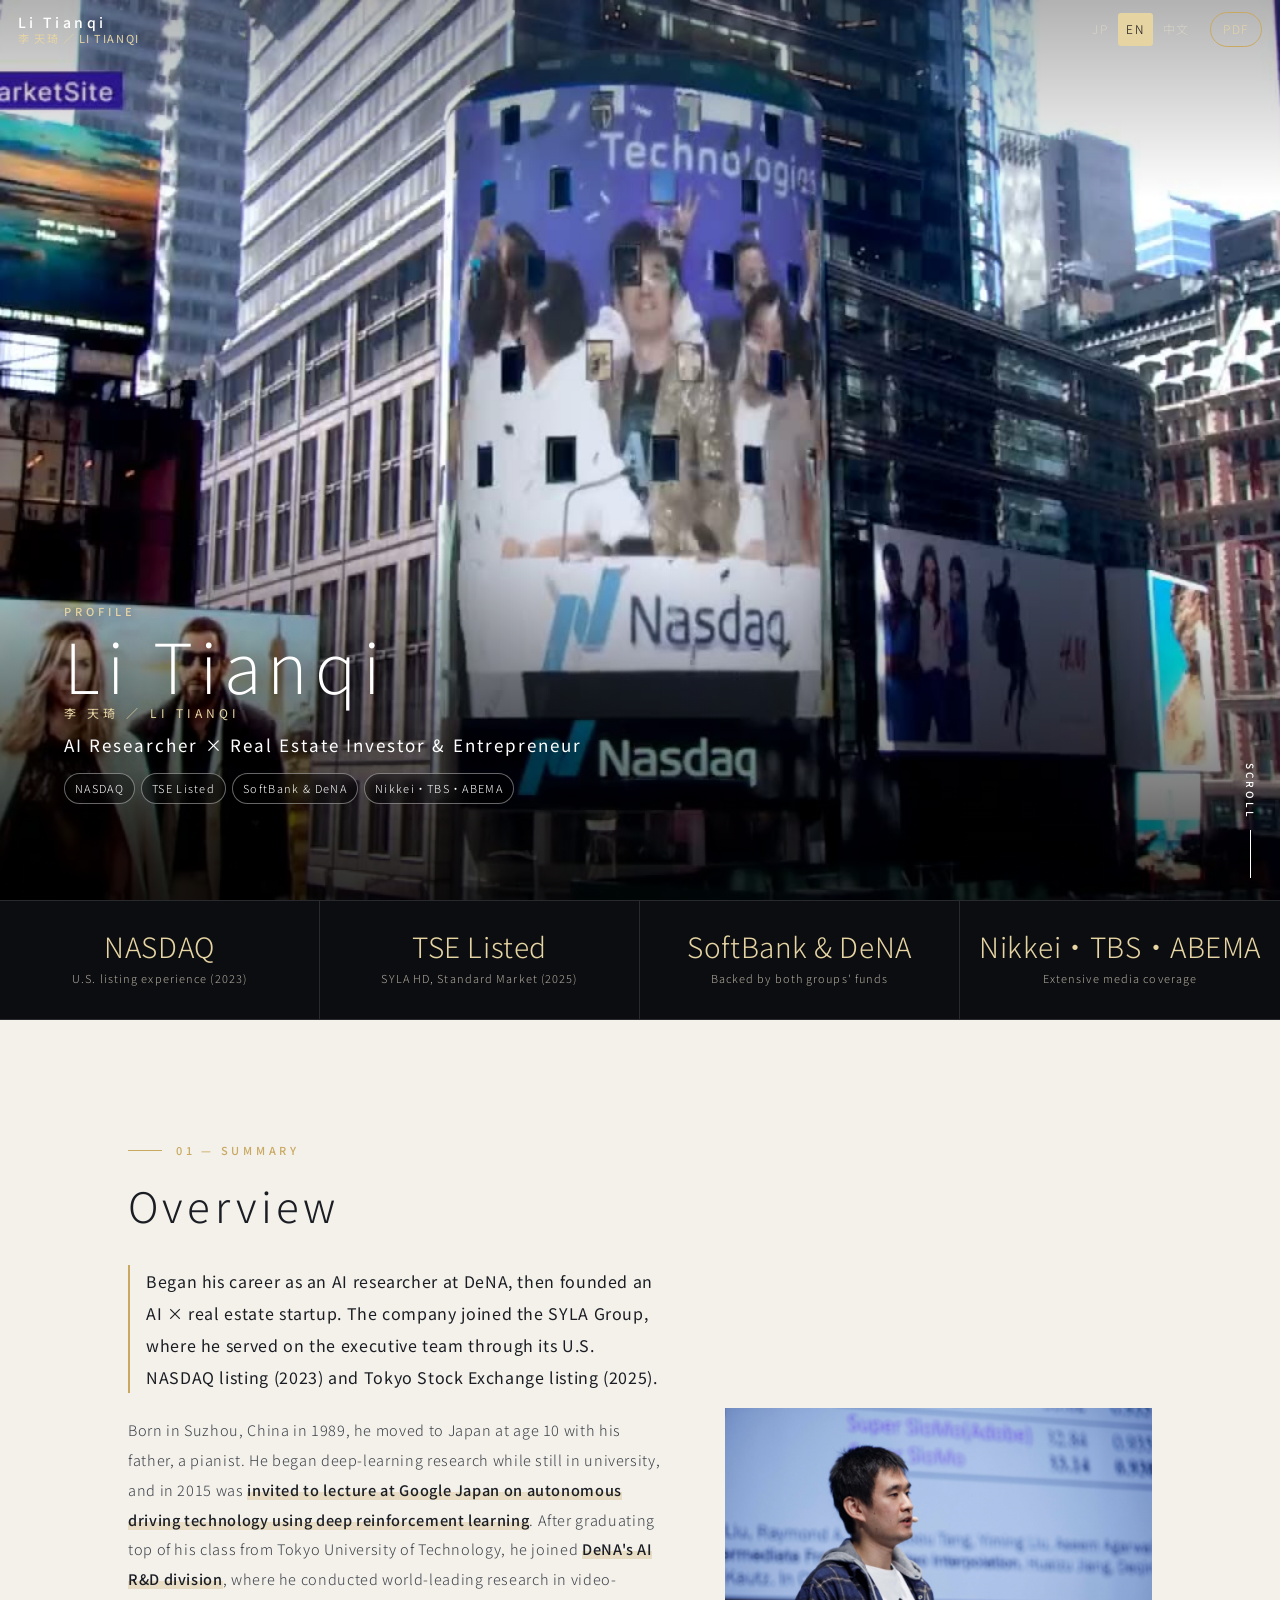
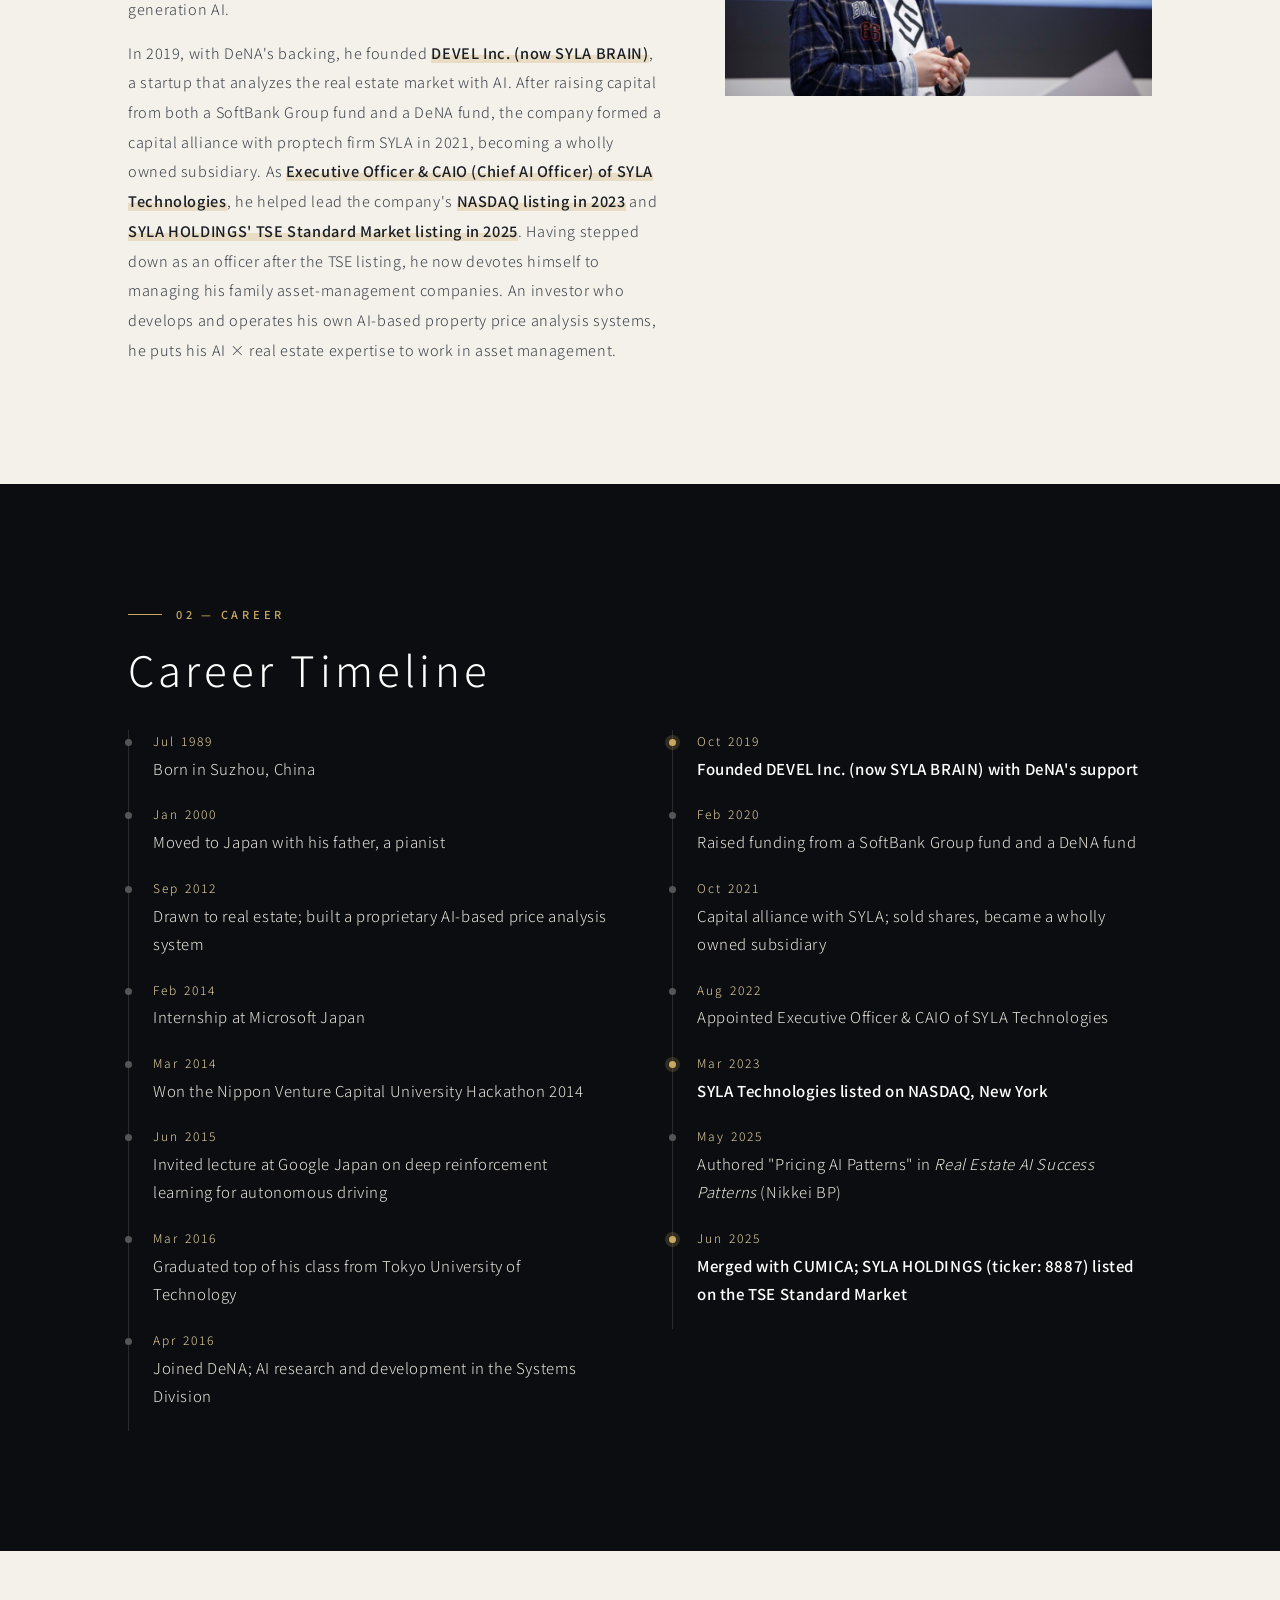
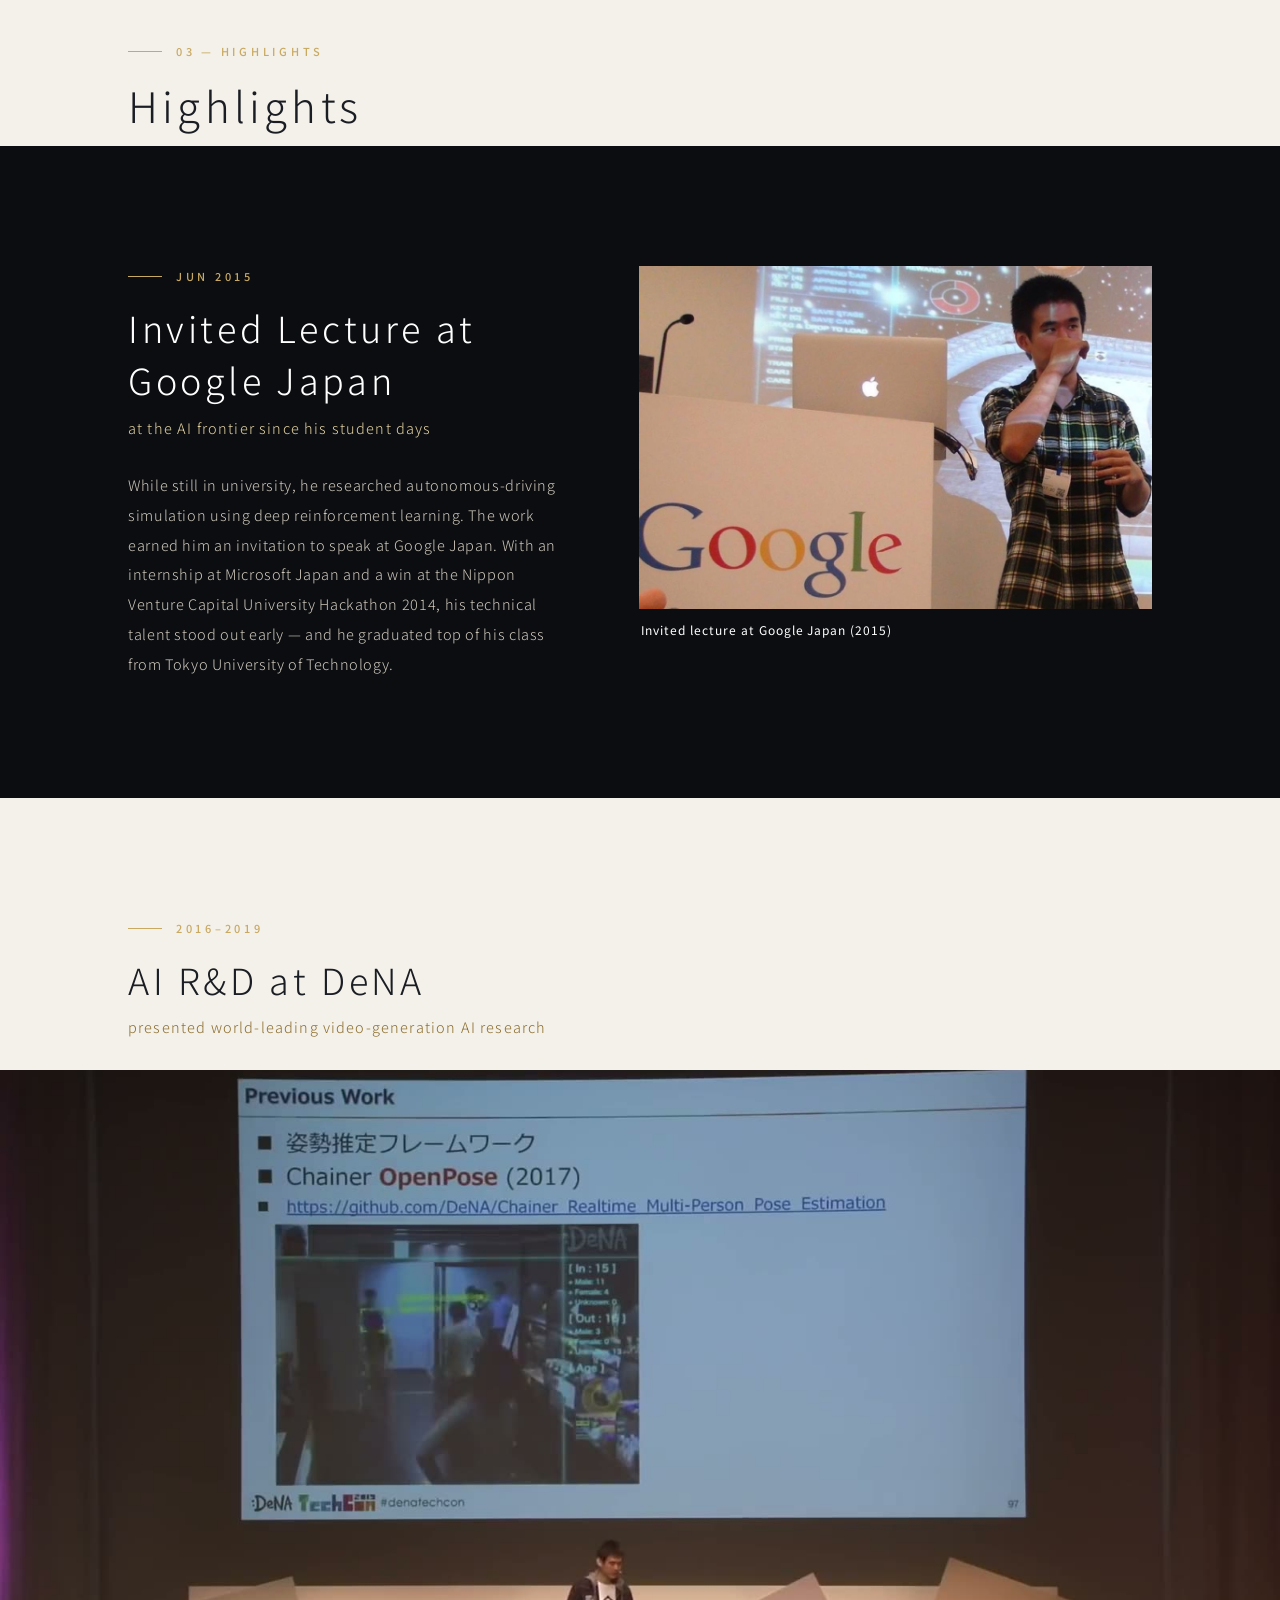
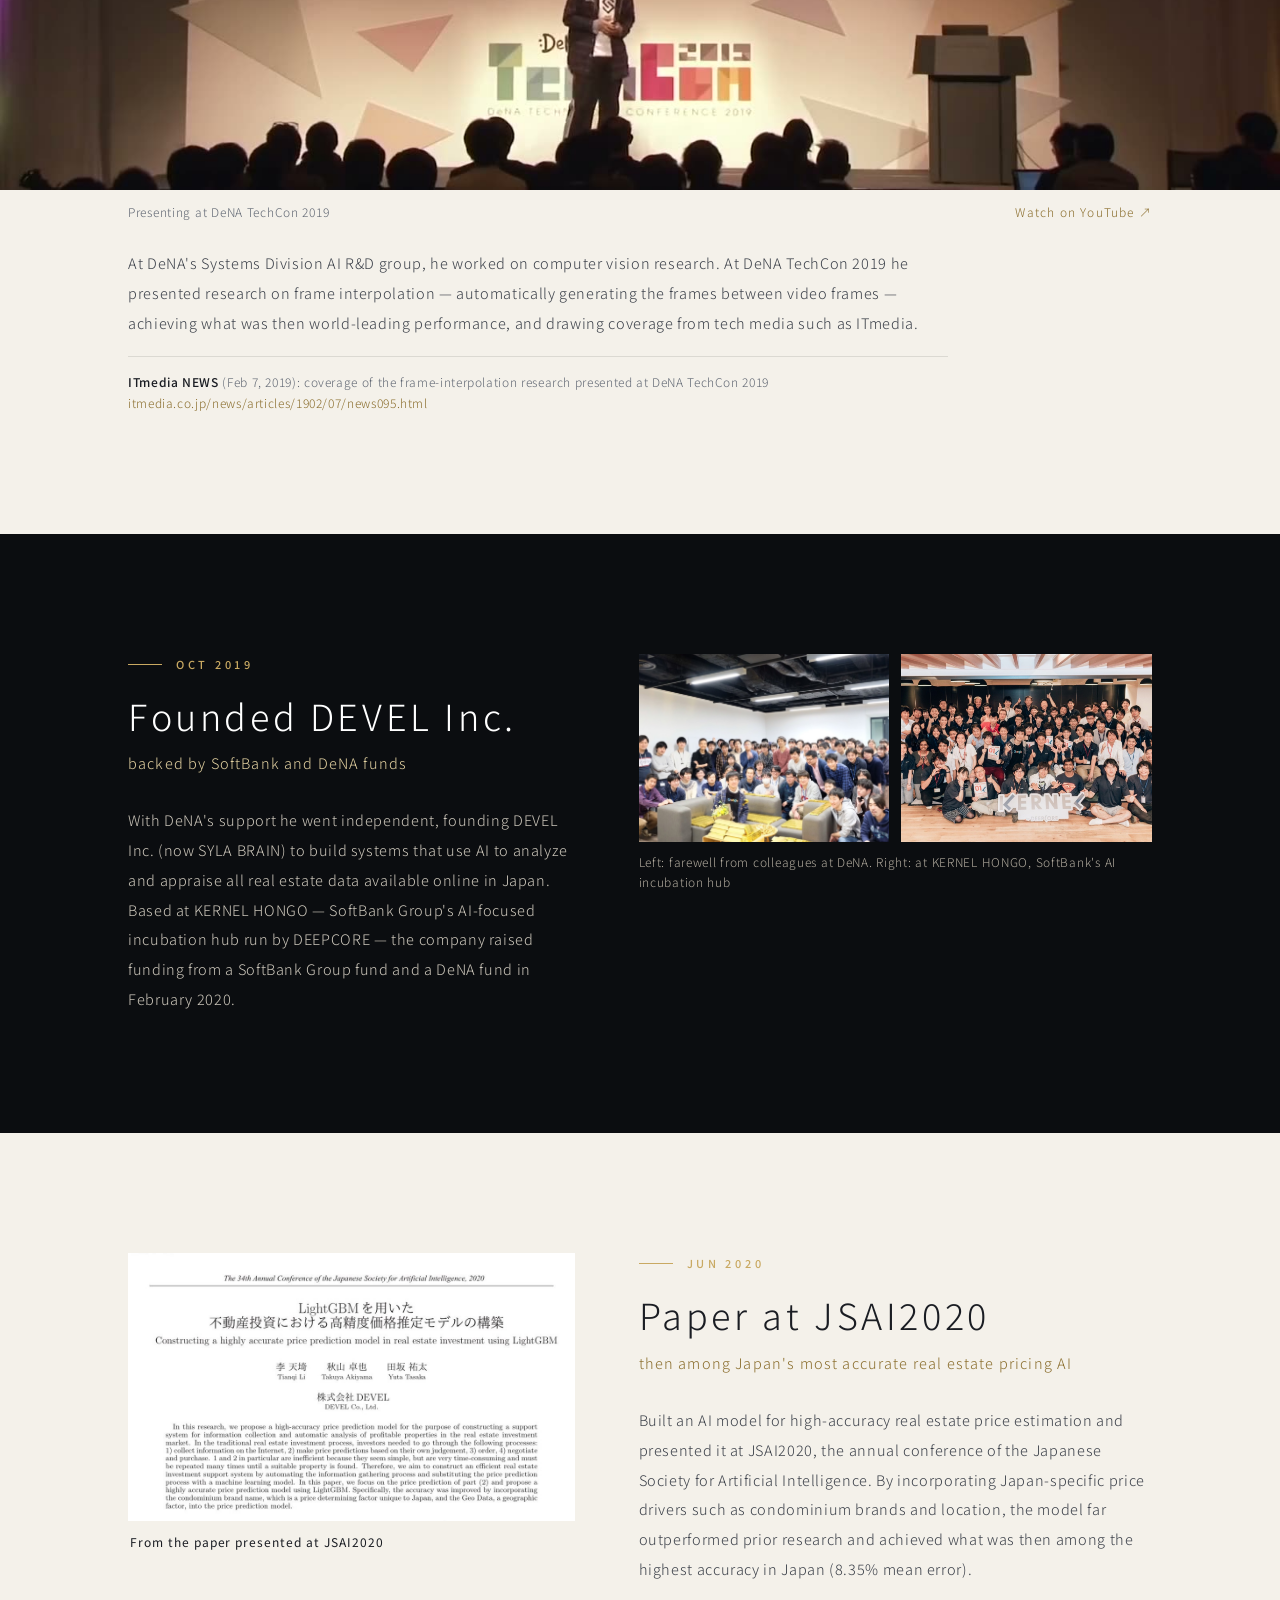
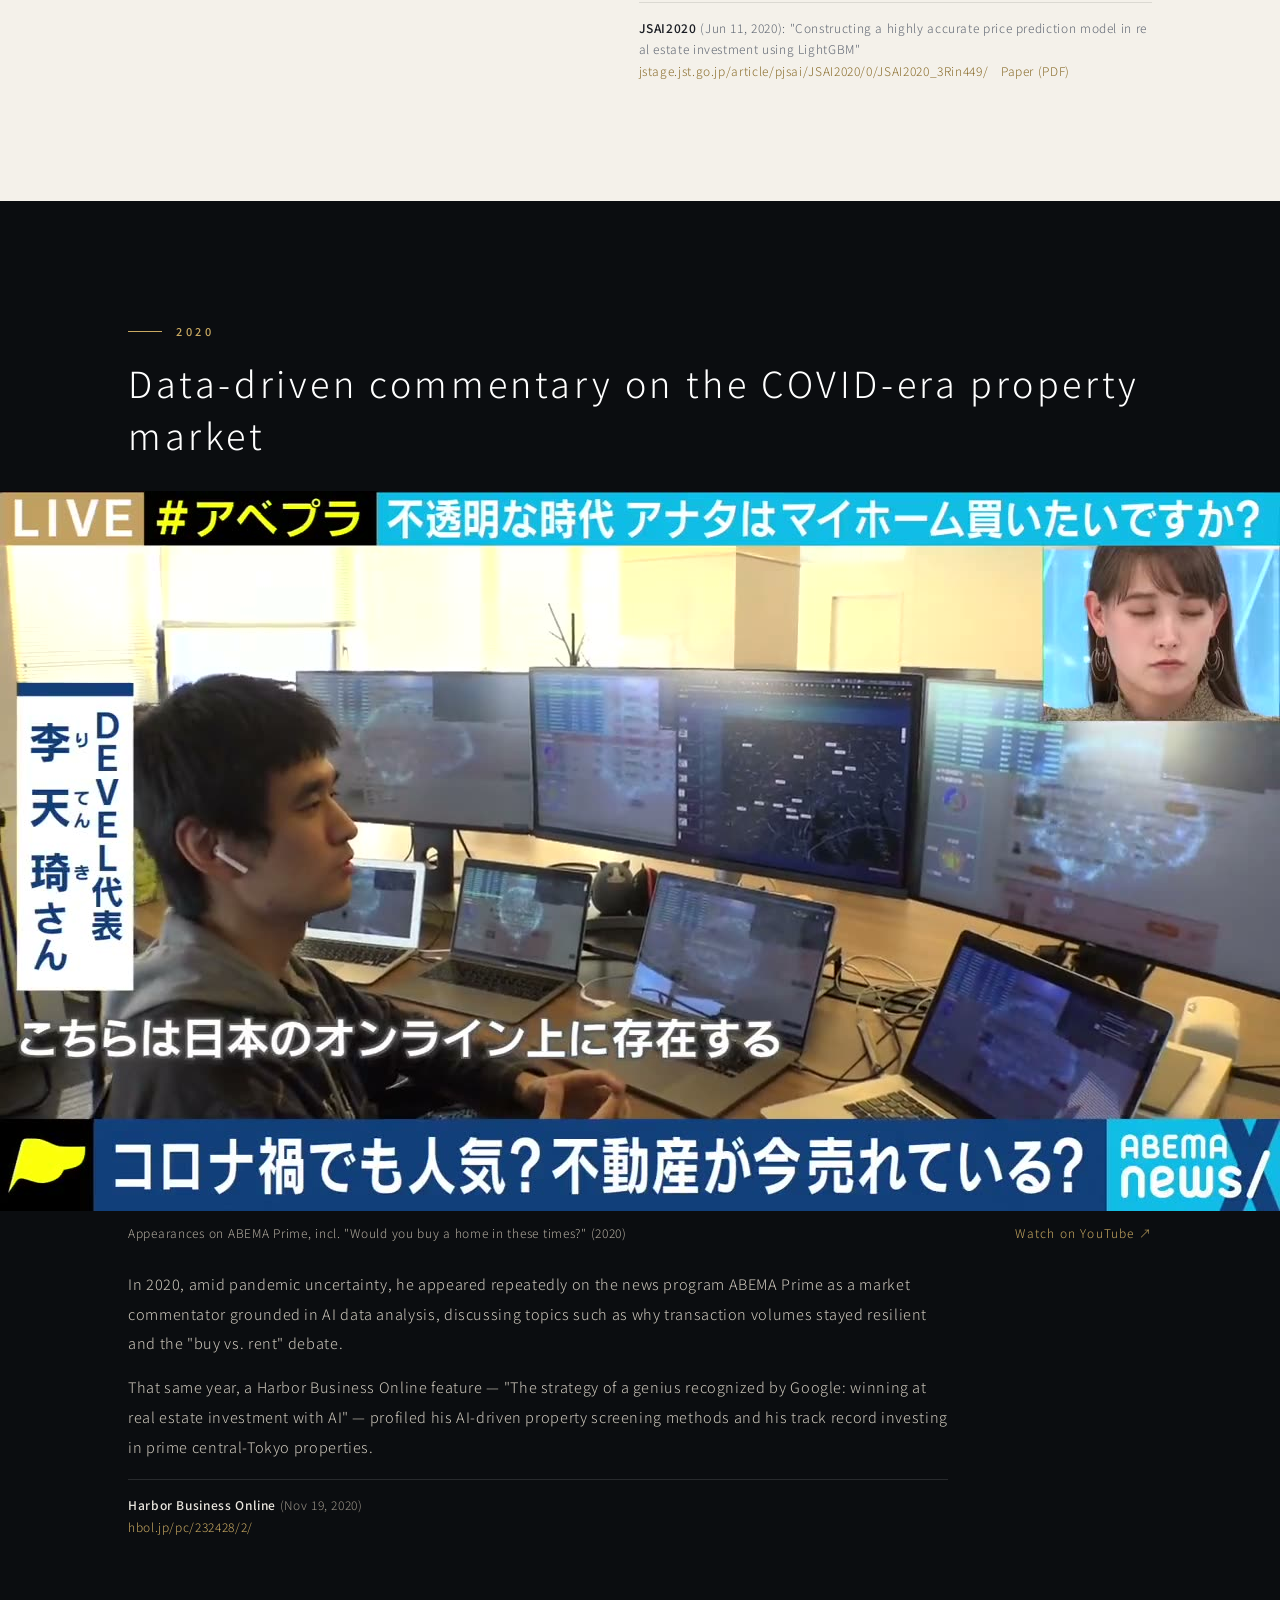
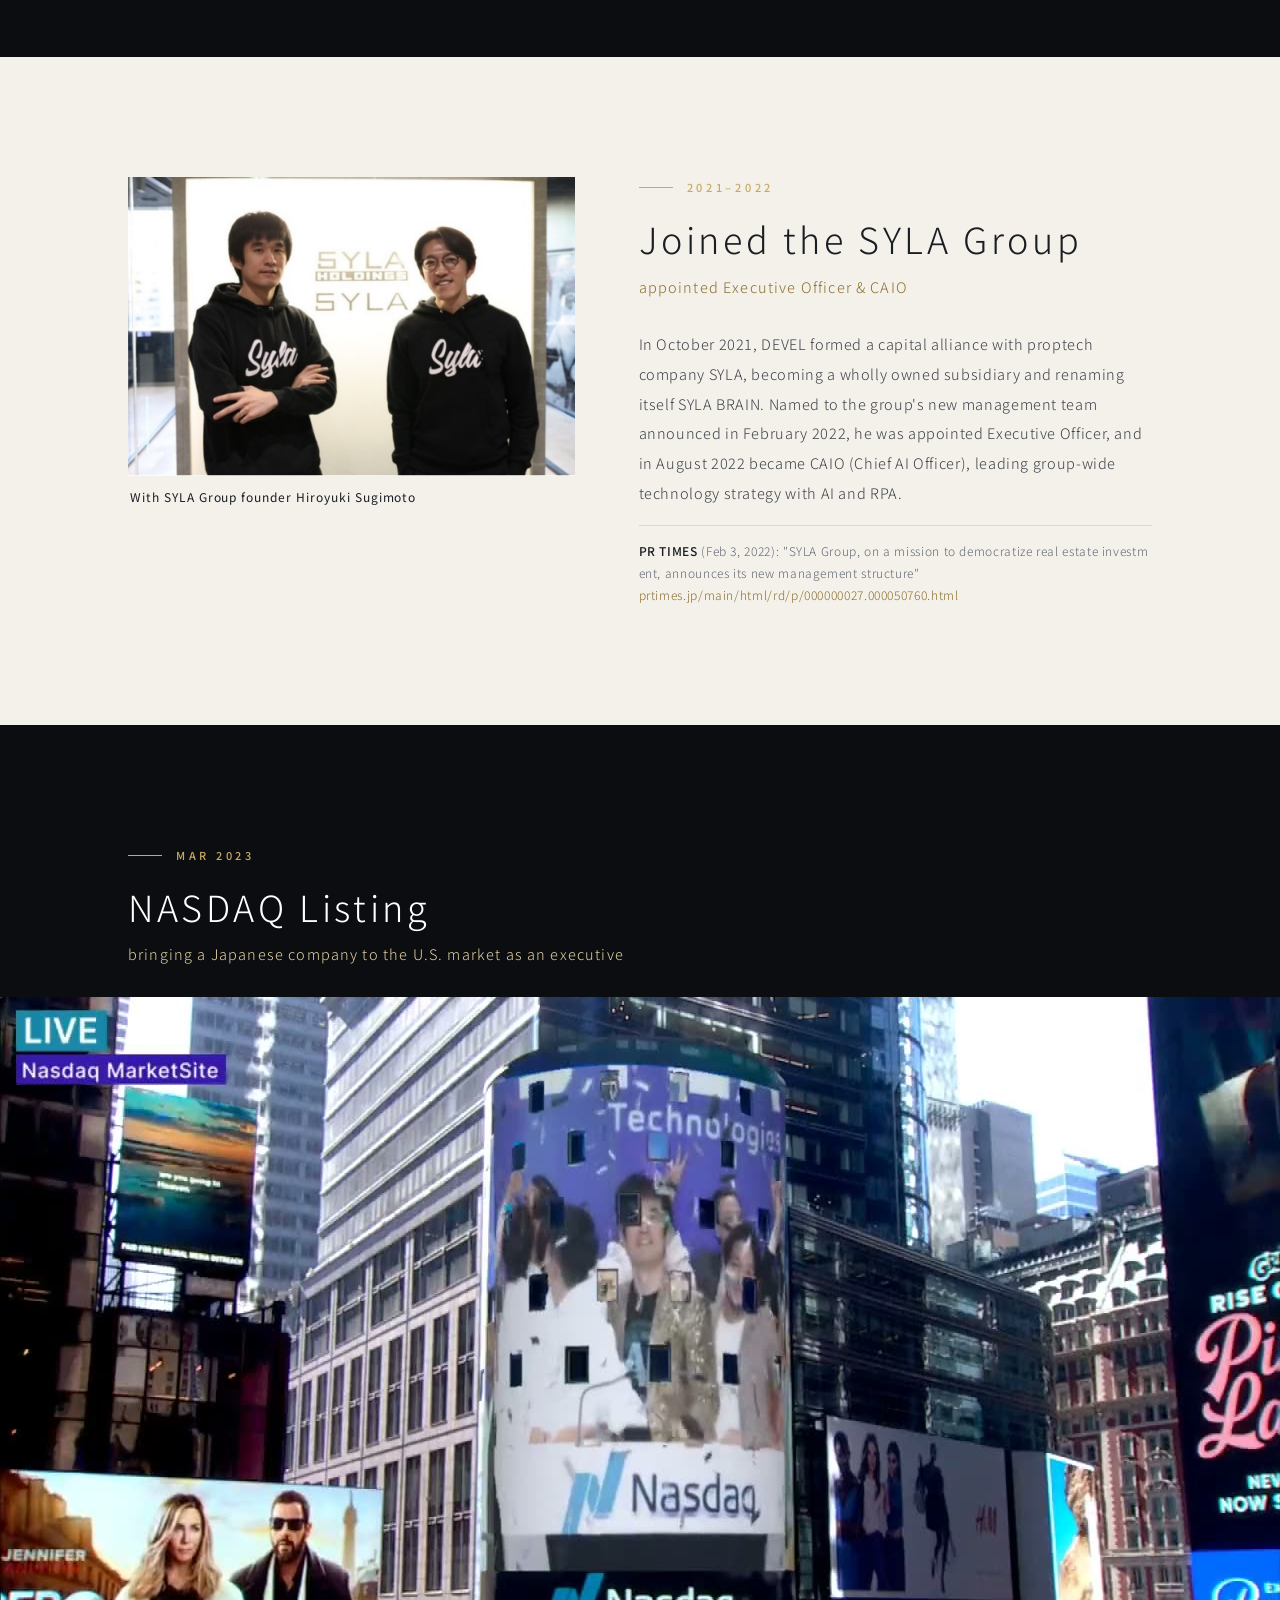
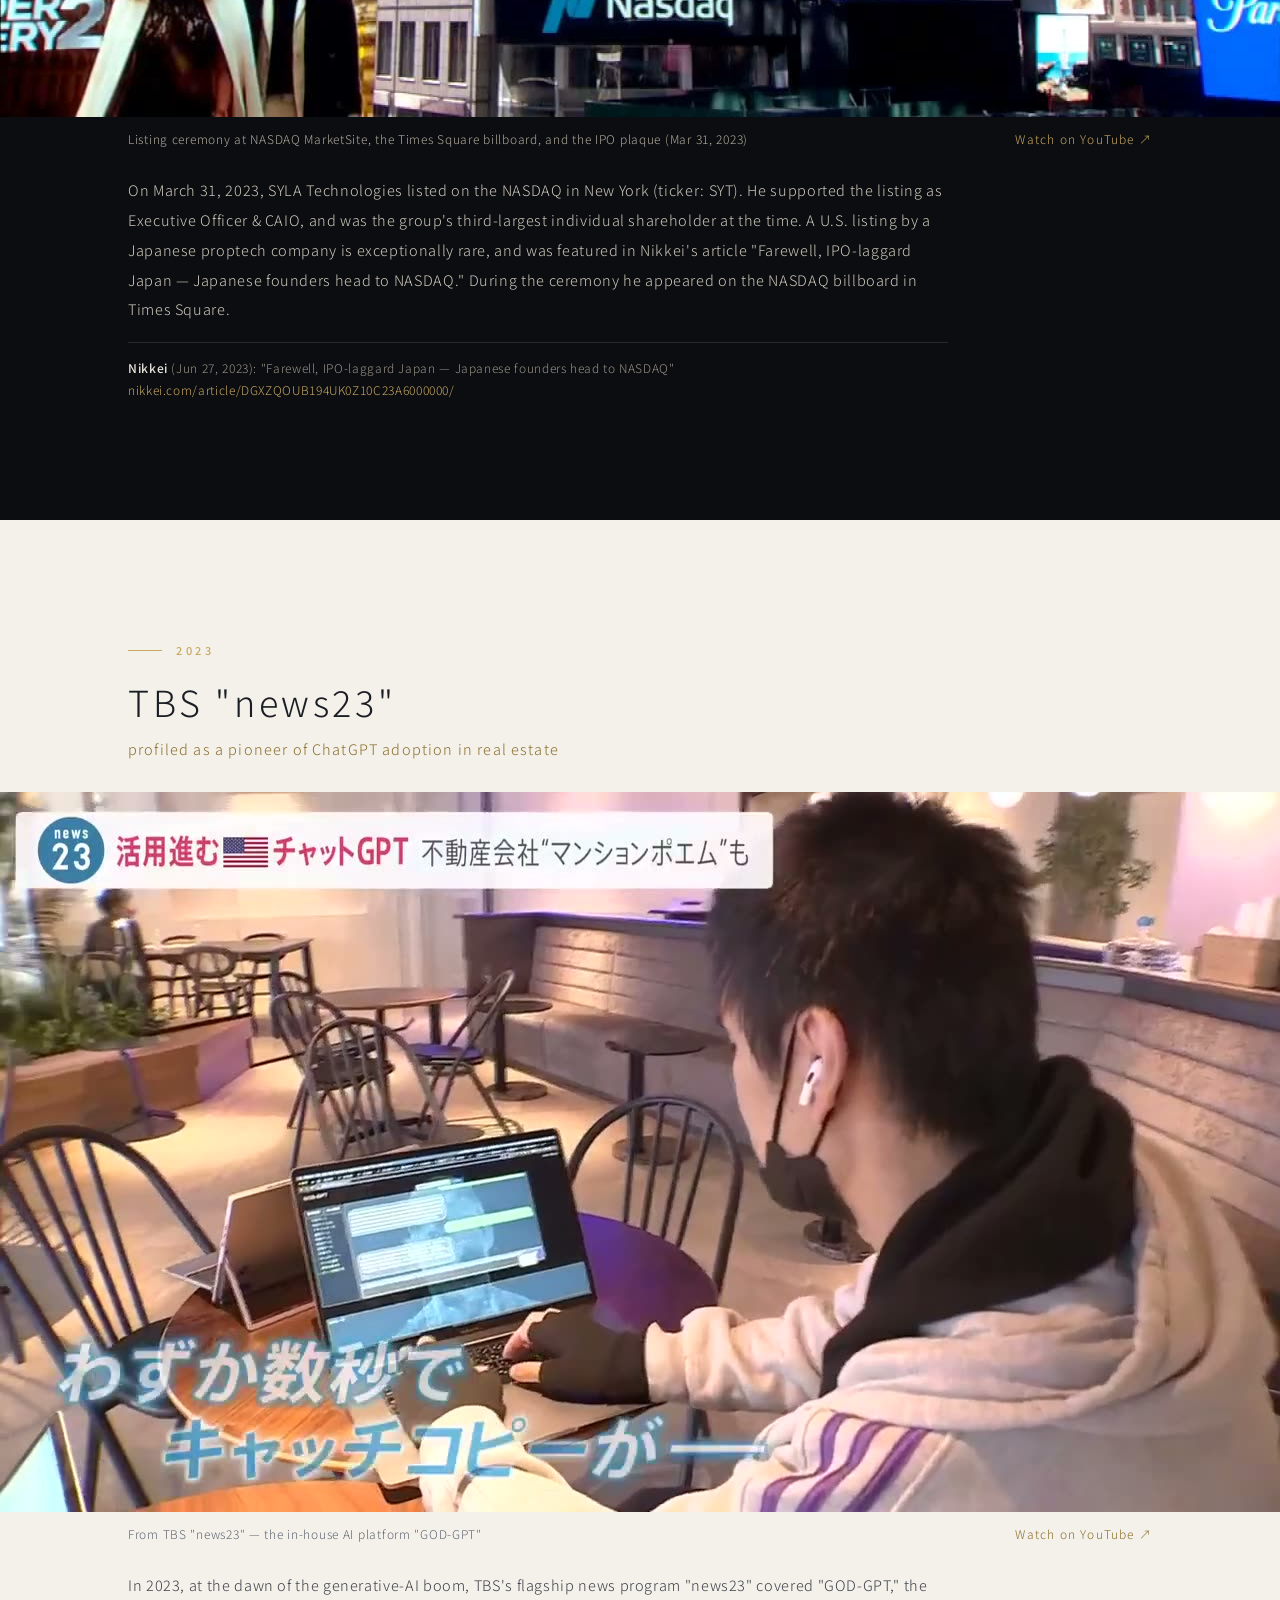
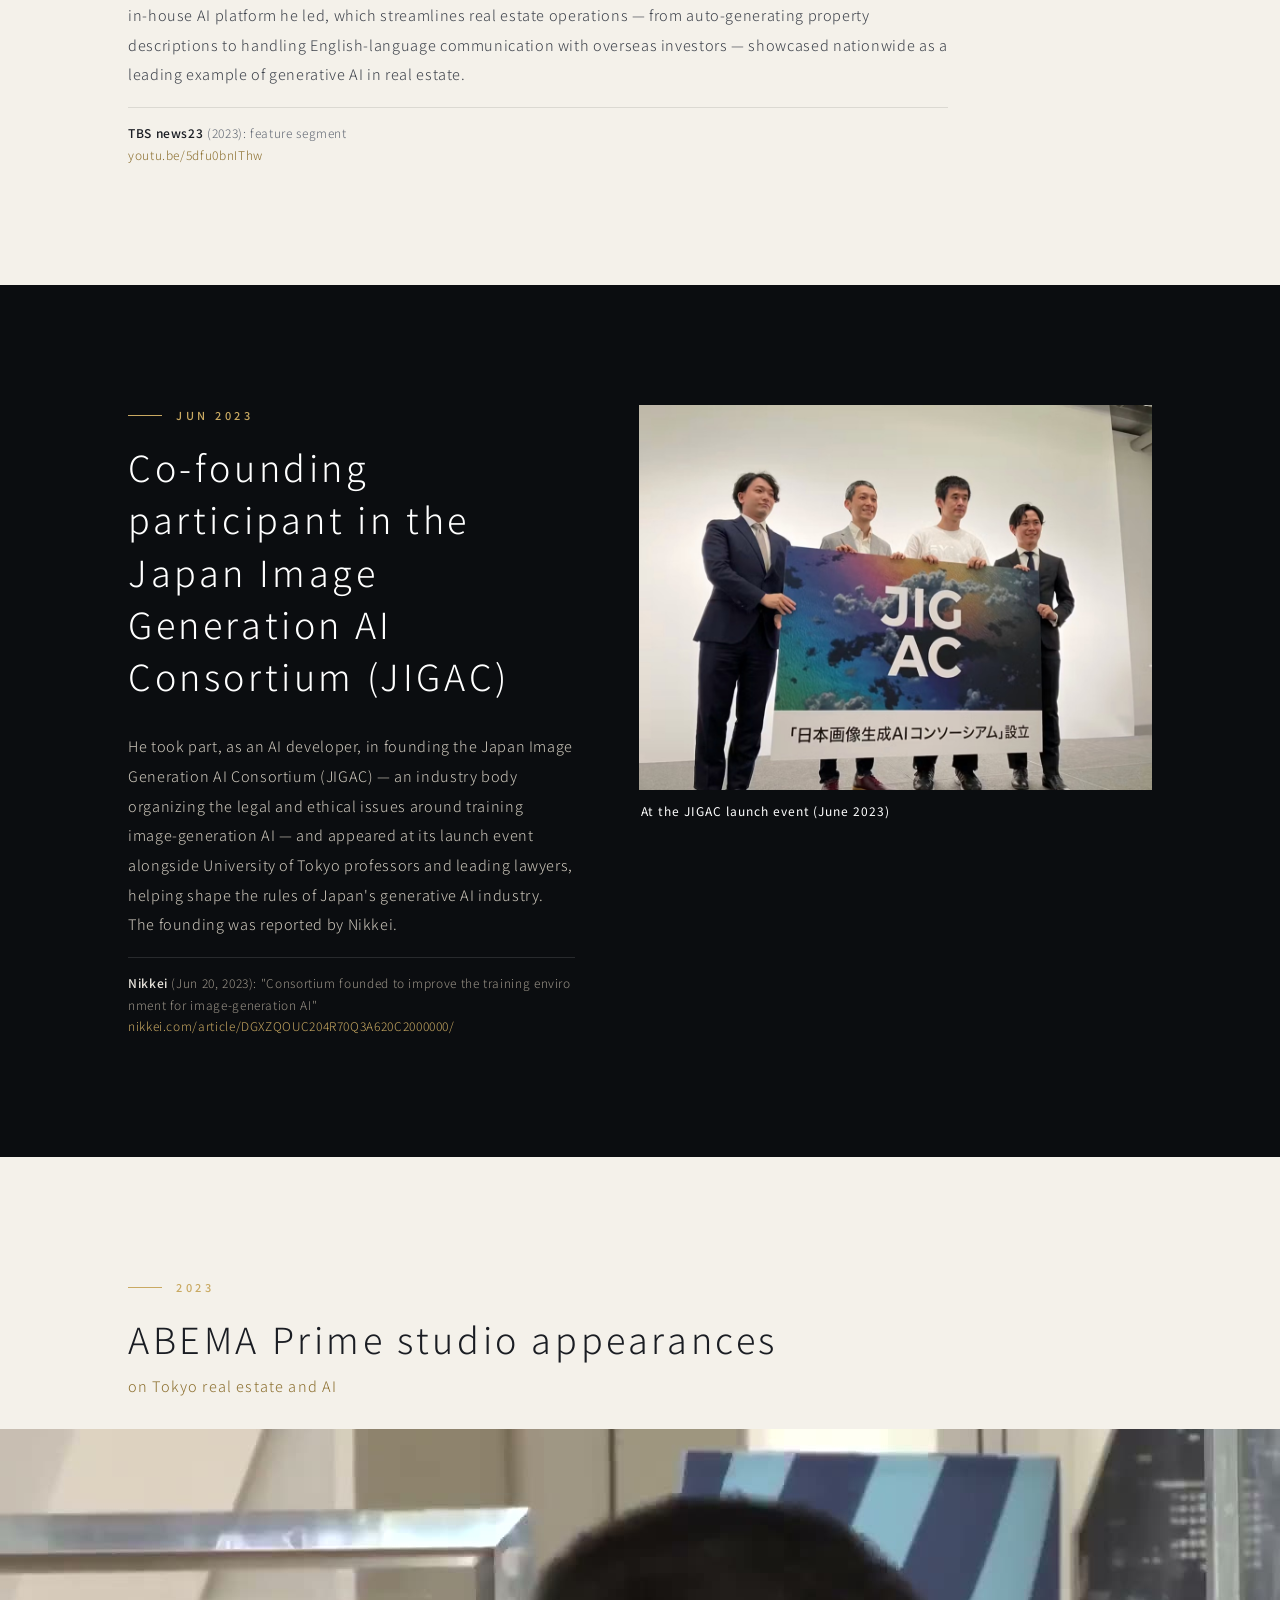
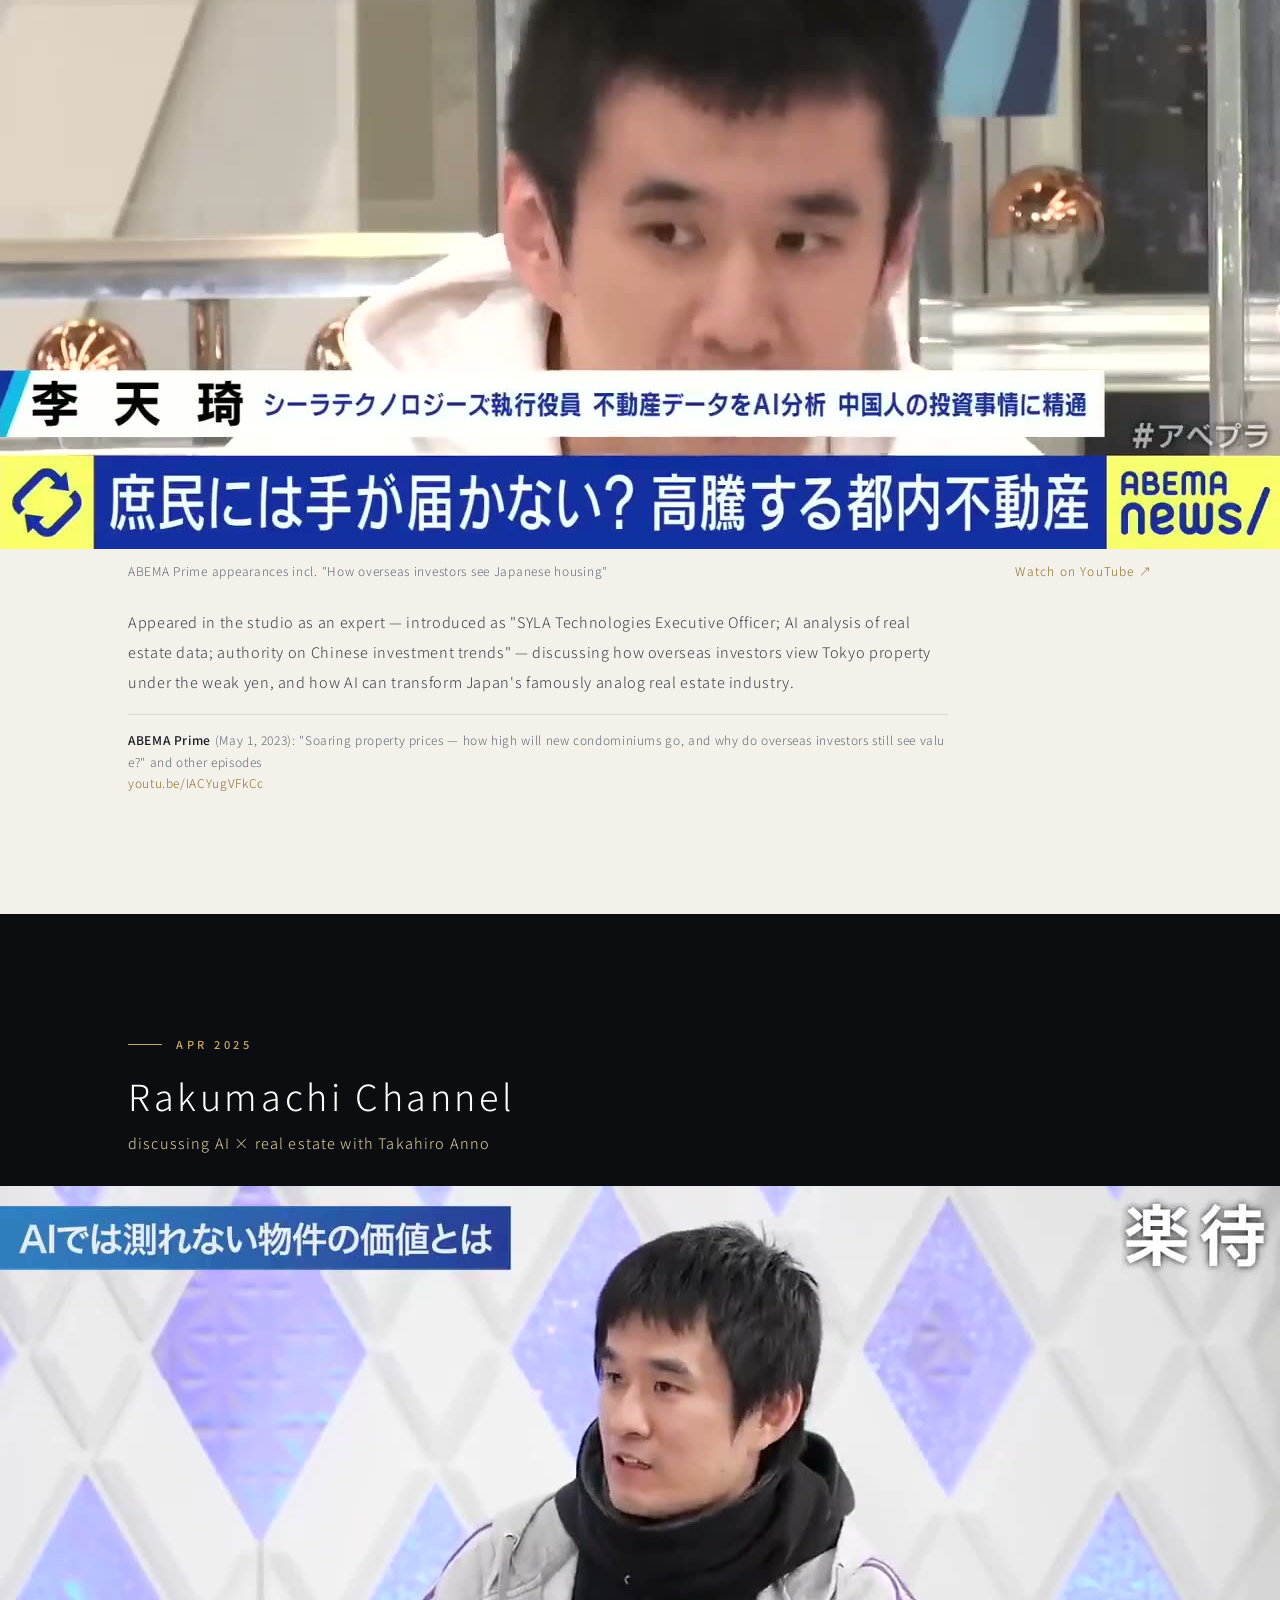
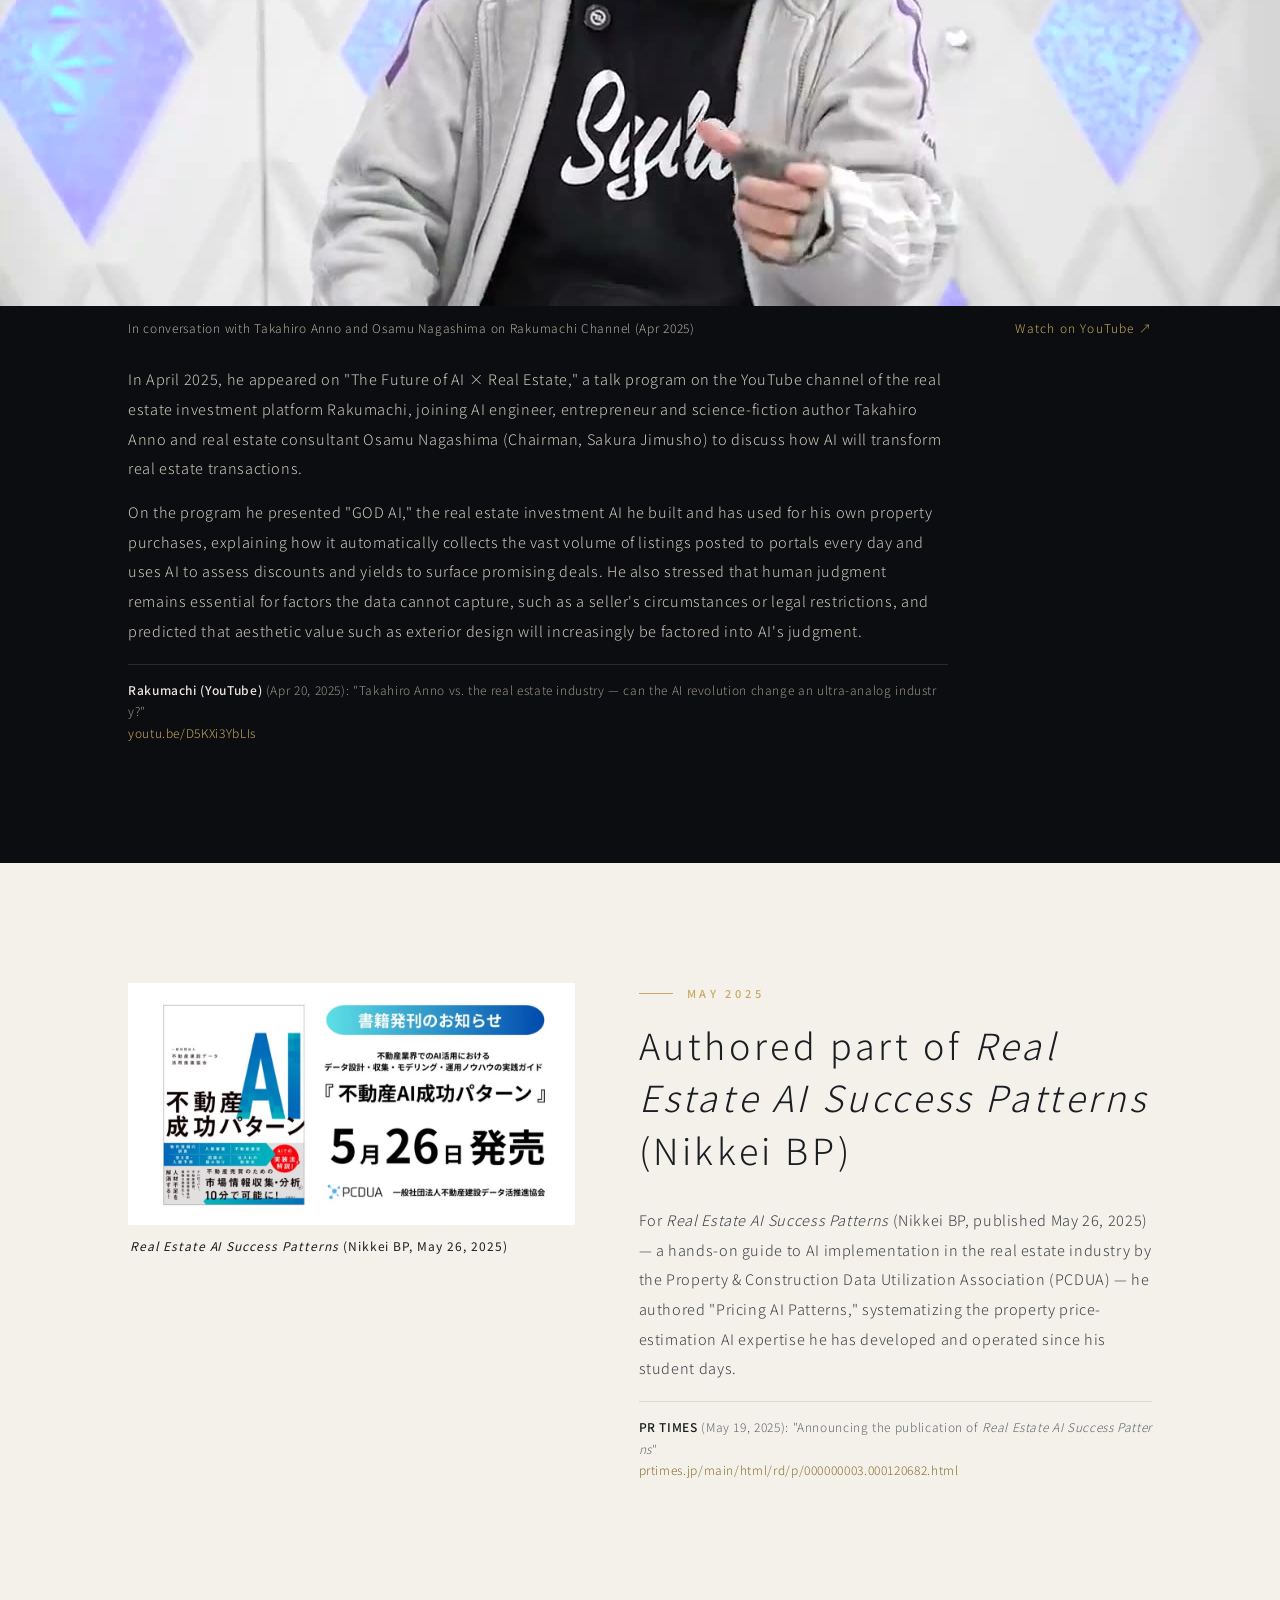
==== en.html @ 7d820bb9 "サイトを販売サイト風のデザインに刷新（動画ヒーロー・実績の動画化・論文と楽待の節を追加） - _build/build.py で旧HTML（_build/source）から日英中の3ページを生成する構" ====
<!DOCTYPE html>
<html lang="en">
<head>
<meta charset="utf-8">
<meta name="viewport" content="width=device-width, initial-scale=1, viewport-fit=cover">
<title>Li Tianqi | Profile</title>
<meta name="robots" content="noindex, nofollow">
<link rel="icon" href="data:image/svg+xml,%3Csvg xmlns=%27http://www.w3.org/2000/svg%27 viewBox=%270 0 32 32%27%3E%3Crect width=%2732%27 height=%2732%27 fill=%27%230b0d10%27/%3E%3Ctext x=%2716%27 y=%2722%27 font-size=%2716%27 text-anchor=%27middle%27 fill=%27%23c9a962%27 font-family=%27sans-serif%27%3ELT%3C/text%3E%3C/svg%3E">
<link rel="preconnect" href="https://fonts.googleapis.com">
<link rel="preconnect" href="https://fonts.gstatic.com" crossorigin>
<link href="https://fonts.googleapis.com/css2?family=Noto+Sans+JP:wght@200;300;400;500;700&display=swap" rel="stylesheet">
<style>

:root{
  --bg:#0b0d10; --bg2:#12151a; --paper:#f4f1ea; --paper2:#ebe6dc; --ink:#1a1d23; --ink2:#5f6672;
  --gold:#c9a962; --gold2:#e6d4a3; --line:rgba(255,255,255,.12); --line-d:rgba(0,0,0,.1);
  --sans:"Noto Sans JP","Helvetica Neue","Segoe UI",Arial,sans-serif;
}
*{box-sizing:border-box;margin:0;padding:0}
html{scroll-behavior:smooth;-webkit-text-size-adjust:100%}
body{background:var(--bg);color:#e8e4dc;font-family:var(--sans);font-weight:300;line-height:1.9;letter-spacing:.04em;overflow-x:hidden}
img,video{display:block;max-width:100%;height:auto}
ul{list-style:none}

/* ---------- top bar ---------- */
.bar{position:fixed;top:0;left:0;right:0;z-index:50;display:flex;align-items:center;justify-content:space-between;padding:12px 18px;padding-top:calc(12px + env(safe-area-inset-top));transition:background .4s,border-color .4s;border-bottom:1px solid transparent;pointer-events:none}
.bar.solid{background:rgba(11,13,16,.88);backdrop-filter:saturate(140%) blur(10px);-webkit-backdrop-filter:saturate(140%) blur(10px);border-color:var(--line)}
.bar .brand{font-size:12px;font-weight:500;letter-spacing:.2em;color:#fff;line-height:1.3}
.bar .brand small{display:block;font-size:11px;font-weight:400;letter-spacing:.14em;color:var(--gold2)}
.bar .price{font-size:13px;color:var(--gold2);letter-spacing:.06em;white-space:nowrap}
.bar .price b{font-size:17px;font-weight:700}

/* ---------- hero ---------- */
.hero{position:relative;height:100svh;min-height:600px;overflow:hidden;display:flex;align-items:flex-end;background:#000}
.hero video,.hero .poster{position:absolute;inset:0;width:100%;height:100%;object-fit:cover}
.hero .poster{animation:kb 30s ease-in-out infinite alternate;z-index:1}
@keyframes kb{from{transform:scale(1)}to{transform:scale(1.1)}}
.hero::after{content:"";position:absolute;inset:0;z-index:1;background:linear-gradient(180deg,rgba(0,0,0,.35) 0%,rgba(0,0,0,0) 30%,rgba(0,0,0,.2) 60%,rgba(0,0,0,.9) 100%)}
.hero .in{position:relative;z-index:2;width:100%;padding:0 22px calc(56px + env(safe-area-inset-bottom))}
.hero .en{font-size:11px;font-weight:500;letter-spacing:.36em;color:var(--gold2);text-transform:uppercase;text-shadow:0 1px 10px rgba(0,0,0,.6)}
.hero .no{font-size:clamp(76px,22vw,180px);font-weight:200;line-height:.95;letter-spacing:-.01em;color:#fff;margin:6px 0 0;text-shadow:0 4px 40px rgba(0,0,0,.5)}
.hero .no small{font-size:.22em;font-weight:300;letter-spacing:.2em;margin-left:10px;color:var(--gold2)}
.hero h1{font-size:clamp(20px,5.4vw,30px);font-weight:400;letter-spacing:.14em;color:#fff;margin-top:10px}
.hero .spec{display:flex;flex-wrap:wrap;gap:6px 8px;margin:16px 0 18px;font-size:12px;letter-spacing:.12em;color:#fff}
.hero .spec li{padding:5px 11px;border:1px solid rgba(255,255,255,.4);border-radius:999px;backdrop-filter:blur(6px);-webkit-backdrop-filter:blur(6px);background:rgba(0,0,0,.2)}
.hero .p{color:#fff;font-size:13px;letter-spacing:.14em;white-space:nowrap;display:flex;align-items:baseline;gap:10px}
.hero .p b{font-size:clamp(30px,8vw,54px);font-weight:700;color:var(--gold2);letter-spacing:.02em;line-height:1}
.hero .p small{font-size:11px;color:#cfc9bd}
.scroll{position:absolute;right:20px;bottom:calc(22px + env(safe-area-inset-bottom));z-index:3;font-size:10px;font-weight:500;letter-spacing:.3em;color:#fff;writing-mode:vertical-rl;display:flex;align-items:center;gap:10px}
.scroll::after{content:"";width:1px;height:48px;background:#fff;animation:sc 1.8s ease-in-out infinite}
@keyframes sc{0%{transform:scaleY(0);transform-origin:top}50%{transform:scaleY(1);transform-origin:top}51%{transform-origin:bottom}100%{transform:scaleY(0);transform-origin:bottom}}

/* ---------- key numbers ---------- */
.keys{border-top:1px solid var(--line);border-bottom:1px solid var(--line);background:var(--bg)}
.keys ul{display:grid;grid-template-columns:repeat(3,1fr)}
.keys li{padding:22px 10px;text-align:center;border-right:1px solid var(--line)}
.keys li:nth-child(3n){border-right:0}
.keys li:nth-child(n+4){border-top:1px solid var(--line)}
.keys .v{font-size:30px;font-weight:200;color:#fff;line-height:1.1;letter-spacing:.02em}
.keys .v small{font-size:13px;font-weight:300;color:var(--gold2);margin-left:3px;letter-spacing:.08em}
.keys .k{font-size:10.5px;letter-spacing:.24em;color:#9b9488;margin-top:6px;text-transform:uppercase}

/* ---------- sections ---------- */
section{padding:80px 0;position:relative}
.wrap{padding:0 20px;max-width:1120px;margin:0 auto}
.head{margin-bottom:30px}
.head .no{display:flex;align-items:center;gap:14px;font-size:11px;font-weight:500;letter-spacing:.34em;color:var(--gold);text-transform:uppercase}
.head .no::before{content:"";width:34px;height:1px;background:var(--gold);flex:0 0 auto}
.head h2{font-size:clamp(22px,5.6vw,42px);font-weight:300;letter-spacing:.1em;line-height:1.45;color:#fff;margin-top:14px}
.head p.lead{margin-top:16px;font-size:14px;color:#c8c2b6;max-width:640px}
.light{background:var(--paper);color:var(--ink)}
.light .head h2{color:var(--ink)}
.light .head p.lead{color:var(--ink2)}
.paper2{background:var(--paper2)}

figure{margin:0}
figcaption{font-size:12px;letter-spacing:.08em;color:#b3ac9f;padding:10px 2px 0}
figcaption .t{color:#fff;font-weight:400}
.light figcaption{color:var(--ink2)}
.light figcaption .t{color:var(--ink)}
.full{margin:0 -20px}
.full img,.full video{width:100%}
.full figcaption{padding-left:20px;padding-right:20px}
.grid{display:grid;gap:22px 14px;grid-template-columns:1fr}
.grid-2{grid-template-columns:1fr 1fr}
.grid img{width:100%;aspect-ratio:var(--ar,4/3);object-fit:cover;background:#222}
.ar-3-4{--ar:3/4}.ar-16-9{--ar:16/9}.ar-1-1{--ar:1/1}.ar-auto{--ar:auto;object-fit:contain;background:#fff}
.stack{display:grid;gap:44px}

/* reveal */
.rv{opacity:0;transform:translateY(26px);transition:opacity 1s cubic-bezier(.2,.7,.2,1),transform 1s cubic-bezier(.2,.7,.2,1)}
.rv.on{opacity:1;transform:none}
.zoom{overflow:hidden}
.zoom img{transform:scale(1.06);transition:transform 1.6s cubic-bezier(.2,.7,.2,1)}
.zoom.on img{transform:none}
@media (prefers-reduced-motion:reduce){.rv,.zoom img{opacity:1;transform:none;transition:none}.hero .poster{animation:none}.marquee .track{animation:none}}

/* ---------- movie blocks ---------- */
.movie{padding:0;background:#000;position:relative;overflow:hidden}
.movie video{width:100%;height:100svh;max-height:820px;object-fit:cover}
.movie.short video{height:62svh;min-height:380px;max-height:620px}
.movie .cap{position:absolute;left:0;right:0;bottom:0;padding:120px 22px 40px;background:linear-gradient(180deg,rgba(0,0,0,0),rgba(0,0,0,.8));z-index:2}
.movie .cap .no{display:flex;align-items:center;gap:14px;font-size:11px;font-weight:500;letter-spacing:.34em;color:var(--gold2);text-transform:uppercase}
.movie .cap .no::before{content:"";width:34px;height:1px;background:var(--gold2);flex:0 0 auto}
.movie .cap h2{font-size:clamp(20px,5vw,36px);font-weight:300;letter-spacing:.1em;color:#fff;line-height:1.45;margin-top:10px}
.movie .cap p{font-size:13px;color:#d9d3c7;margin-top:8px;max-width:640px}
.walk{background:#0b0a09}
.walk video{height:100svh;max-height:none;display:block}
.walk .walk-v{position:relative}
.walk .cap{pointer-events:none}

/* ---------- panorama marquee ---------- */
.marquee{overflow:hidden;position:relative;background:#000}
.marquee .track{display:flex;width:max-content;animation:mq var(--dur,70s) linear infinite}
.marquee img{height:min(52vw,300px);width:auto;max-width:none;flex:0 0 auto}
@keyframes mq{from{transform:translateX(0)}to{transform:translateX(-50%)}}
.marquee .lbl{position:absolute;left:20px;bottom:14px;font-size:11px;letter-spacing:.24em;color:#fff;text-shadow:0 1px 8px rgba(0,0,0,.8);z-index:2}
.marquee::before,.marquee::after{content:"";position:absolute;top:0;bottom:0;width:60px;z-index:1;pointer-events:none}
.marquee::before{left:0;background:linear-gradient(90deg,var(--bg),transparent)}
.marquee::after{right:0;background:linear-gradient(270deg,var(--bg),transparent)}
.view-no{position:absolute;right:16px;top:0;font-size:clamp(90px,24vw,220px);font-weight:200;line-height:1;color:rgba(255,255,255,.05);pointer-events:none;letter-spacing:-.02em}

/* ---------- plan ---------- */
.plan-top{background:var(--paper);padding:60px 0}
.plan-top .box{background:#fff;padding:14px;border:1px solid #e4dfd6;box-shadow:0 20px 60px rgba(0,0,0,.06)}
.chips{display:flex;flex-wrap:wrap;gap:8px;margin-top:4px}
.chips li{font-size:12px;letter-spacing:.08em;padding:6px 11px;border:1px solid #cdbf9f;color:#6b5a32;background:#fbf8f1;border-radius:3px}
.plan-grid{display:grid;gap:30px;grid-template-columns:1fr}
.plan-grid .meta{display:grid;gap:18px}
.plan-grid .meta .big{font-size:clamp(34px,9vw,64px);font-weight:200;color:var(--ink);line-height:1.05;letter-spacing:.02em}
.plan-grid .meta .big small{font-size:.32em;color:#6b5a32;letter-spacing:.14em;margin-left:6px}
.plan-grid .meta p{font-size:14px;color:var(--ink2)}

/* ---------- outline table ---------- */
.tbl{width:100%;border-collapse:collapse;font-size:14px;background:#fff;border:1px solid #e4dfd6}
.tbl th,.tbl td{padding:12px 14px;border-bottom:1px solid #ece7de;vertical-align:top;text-align:left}
.tbl th{width:34%;font-weight:500;color:#6b5a32;background:#faf7f1;letter-spacing:.08em;white-space:nowrap}
.tbl tr:last-child th,.tbl tr:last-child td{border-bottom:0}
.tbl td b{font-size:20px;color:#1a1d23;font-weight:700}
.note{font-size:11.5px;color:var(--ink2);line-height:1.8;margin-top:14px}
.note.dk{color:#9b9488}

/* ---------- facilities ---------- */
.floors{display:grid;gap:12px;grid-template-columns:1fr;margin:0 0 40px}
.floors li{border:1px solid var(--line);padding:18px 20px;background:var(--bg2);position:relative;overflow:hidden}
.floors li::after{content:attr(data-f);position:absolute;right:-4px;bottom:-30px;font-size:96px;font-weight:200;color:rgba(255,255,255,.05);line-height:1;letter-spacing:-.03em}
.floors .f{font-size:20px;font-weight:300;letter-spacing:.08em;color:var(--gold2);line-height:1}
.floors .n{font-size:13.5px;margin-top:10px;color:#fff;letter-spacing:.08em;font-weight:400}
.floors .n span{display:block}
.floors .d{font-size:12px;color:#b3ac9f;margin-top:4px}

/* ---------- future timeline ---------- */
.tl{display:grid;gap:0;border-left:1px solid var(--line);padding-left:22px}
.tl li{position:relative;padding:0 0 26px}
.tl li::before{content:"";position:absolute;left:-26px;top:10px;width:7px;height:7px;border-radius:50%;background:var(--gold)}
.tl .y{font-size:12px;letter-spacing:.24em;color:var(--gold2)}
.tl .t{font-size:15px;color:#fff;font-weight:400;margin-top:2px;letter-spacing:.06em}
.tl .d{font-size:12.5px;color:#b3ac9f;margin-top:2px}
.fig-w{background:#fff;padding:12px;border:1px solid var(--line)}
.fig-w figcaption{color:#5f6672}
.fig-w figcaption .t{color:#1a1d23}

/* ---------- access ---------- */
.times{display:grid;grid-template-columns:repeat(2,1fr);gap:12px}
.times li{border:1px solid var(--line);padding:14px 16px;background:var(--bg2)}
.times .to{font-size:12.5px;color:#c8c2b6;letter-spacing:0}
.times .to small{font-size:11px;color:#9b9488;letter-spacing:.04em}
.times .m{font-size:32px;font-weight:200;line-height:1;color:#fff;margin-top:6px}
.times .m small{font-size:12px;font-weight:300;color:var(--gold2);margin-left:4px;letter-spacing:.1em}
.maps{display:grid;gap:14px;grid-template-columns:1fr;margin-top:30px}
.maps figure{background:#fff;padding:10px;border:1px solid var(--line)}
.maps img{width:100%}
.maps figcaption{color:#5f6672}
.maps figcaption .t{color:#1a1d23}

/* ---------- equipment ---------- */
.eq{display:grid;grid-template-columns:repeat(2,1fr);gap:12px}
.eq li{background:#fff;border:1px solid #e4dfd6;overflow:hidden}
.eq img{width:100%;aspect-ratio:3/2;object-fit:cover}
.eq .n{font-size:12px;letter-spacing:.06em;color:var(--ink);padding:9px 10px 10px;line-height:1.5;font-weight:400}

/* ---------- closing ---------- */
.close{position:relative;text-align:center;padding:120px 20px 110px;overflow:hidden;background:#000}
.close>img{position:absolute;inset:0;width:100%;height:100%;object-fit:cover;opacity:.55}
.close .in{position:relative;z-index:2}
.close .en{font-size:11px;font-weight:500;letter-spacing:.36em;color:var(--gold2);text-transform:uppercase}
.close h2{font-size:clamp(24px,6.4vw,44px);font-weight:300;letter-spacing:.12em;color:#fff;margin-top:14px;line-height:1.45}
.close .p{color:#fff;margin-top:26px;letter-spacing:.14em;font-size:13px}
.close .p b{display:block;font-size:clamp(40px,11vw,76px);color:var(--gold2);font-weight:700;letter-spacing:.02em;line-height:1;margin-top:6px}
.close ul{display:flex;flex-wrap:wrap;justify-content:center;gap:8px 10px;margin-top:26px;font-size:12px;letter-spacing:.12em;color:#e8e4dc}
.close li{padding:6px 12px;border:1px solid rgba(255,255,255,.35);border-radius:999px;backdrop-filter:blur(6px);-webkit-backdrop-filter:blur(6px)}
footer{padding:28px 20px calc(28px + env(safe-area-inset-bottom));background:#06080a;font-size:11px;color:#8a8478;line-height:1.9;text-align:left;letter-spacing:.06em}
footer p{max-width:760px;margin:0 auto 6px;padding-left:1em;text-indent:-1em}

/* ---------- responsive ---------- */
.pc{display:none}
figcaption .d{display:none}
@media (max-width:759px){
  .head h2{font-size:22px;letter-spacing:.06em}
  figcaption{white-space:nowrap;overflow:hidden;text-overflow:ellipsis;letter-spacing:.04em}
  .tbl{font-size:13px}
  .tbl th,.tbl td{padding:10px 10px;letter-spacing:.02em}
  .tbl th{width:30%;white-space:normal}
  .tbl td b{font-size:18px}
}
@media (min-width:760px){
  section{padding:120px 0}
  .wrap{padding:0 48px}
  .full{margin:0}
  .full figcaption{padding-left:2px;padding-right:2px}
  .grid{gap:28px 24px}
  .grid-d2{grid-template-columns:1fr 1fr}
  .grid-d3{grid-template-columns:1fr 1fr 1fr}
  .offset>*:nth-child(2){margin-top:72px}
  .pc{display:inline}
  figcaption .d{display:inline}
  .hero .in{padding:0 64px 96px}
  .movie .cap{padding:160px 64px 60px}
  .walk::before{content:"";position:absolute;inset:-40px;background:url(img/poster_walk.jpg) center/cover;filter:blur(48px) brightness(.32);z-index:0}
  .walk .walk-in{position:relative;z-index:1;display:grid;grid-template-columns:1fr auto;align-items:center;gap:72px;max-width:1180px;margin:0 auto;padding:110px 64px}
  .walk .cap{position:static;padding:0;background:none;pointer-events:auto}
  .walk .cap h2{font-size:clamp(28px,3.2vw,40px)}
  .walk .cap p{font-size:14px;line-height:1.9}
  .walk video{width:auto;height:min(80vh,760px);aspect-ratio:9/16;object-fit:cover;border-radius:20px;box-shadow:0 40px 80px rgba(0,0,0,.6)}
  .keys ul{grid-template-columns:repeat(6,1fr)}
  .keys li{padding:30px 10px;border-top:0!important;border-right:1px solid var(--line)!important}
  .keys li:last-child{border-right:0!important}
  .keys .v{font-size:40px}
  .plan-top{padding:110px 0}
  .plan-grid{grid-template-columns:1.05fr .95fr;align-items:center;gap:56px}
  .floors{grid-template-columns:1fr 1fr 1fr}
  .times{grid-template-columns:repeat(4,1fr)}
  .maps{grid-template-columns:1fr 1fr}
  .eq{grid-template-columns:repeat(4,1fr)}
  .tl{grid-template-columns:repeat(4,1fr);border-left:0;padding-left:0;border-top:1px solid var(--line);padding-top:26px;gap:24px}
  .tl li{padding:0 12px 0 0}
  .tl li::before{left:0;top:-30px}
}

/* ================= profile 追加 ================= */
.bar{pointer-events:auto}
.bar .brand{font-size:14px;letter-spacing:.24em}
.tools{display:flex;align-items:center;gap:12px;font-size:12px;letter-spacing:.14em}
.tools .lang{display:flex;gap:2px}
.tools .lang a{color:#d9d3c7;text-decoration:none;padding:5px 8px;border-radius:3px}
.tools .lang a.on{color:#0b0d10;background:var(--gold2)}
.tools .pdf,.dl a{color:var(--gold2);text-decoration:none;border:1px solid var(--gold);padding:5px 12px;border-radius:999px}
.tools .pdf:hover,.dl a:hover{background:var(--gold);color:#0b0d10}
.hero .nm{font-size:clamp(56px,15vw,132px);font-weight:200;line-height:1;letter-spacing:.08em;color:#fff;margin-top:8px;text-shadow:0 4px 40px rgba(0,0,0,.5)}
.hero .nm small{display:block;font-size:clamp(12px,1.4vw,15px);font-weight:400;letter-spacing:.34em;color:var(--gold2);margin-top:14px}
.hero .role{font-size:clamp(15px,4vw,22px);font-weight:400;letter-spacing:.12em;color:#fff;margin-top:16px;text-shadow:0 2px 16px rgba(0,0,0,.6)}
.keys ul{grid-template-columns:repeat(2,1fr)}
.keys li:nth-child(2n){border-right:0}
.keys li:nth-child(n+3){border-top:1px solid var(--line)}
.keys .v{font-size:22px;font-weight:300;color:var(--gold2)}
.keys .k{font-size:11px;letter-spacing:.1em;text-transform:none;color:#b3ac9f}
.lead2{font-size:16px;line-height:2;color:var(--ink);font-weight:400;margin-bottom:22px;padding-left:16px;border-left:2px solid var(--gold)}
p.body{font-size:14.5px;line-height:2.05;margin-top:14px;color:#cfc9bd}
.light p.body{color:#3a3f48}
p.body strong{font-weight:500;color:#fff}
.light p.body strong{color:var(--ink);background:linear-gradient(transparent 62%,rgba(201,169,98,.28) 62%)}
.sum{display:grid;gap:40px}
.sum-ph img{width:100%}
/* timeline */
.tline{list-style:none;border-left:1px solid var(--line);padding-left:24px}
.tline li{position:relative;padding:0 0 20px;display:grid;gap:2px}
.tline li::before{content:"";position:absolute;left:-28px;top:9px;width:7px;height:7px;border-radius:50%;background:#555}
.tline li.hl::before{background:var(--gold);box-shadow:0 0 0 4px rgba(201,169,98,.2)}
.tline .y{font-size:12px;letter-spacing:.18em;color:var(--gold2)}
.tline .t{font-size:15px;color:#e8e4dc;letter-spacing:.04em}
.tline li.hl .t{color:#fff;font-weight:500}
/* highlight cards */
.hi-intro{padding:90px 0 10px}
.card .head h2{font-size:clamp(22px,4.6vw,36px)}
.card .head .sub{font-size:14.5px;letter-spacing:.08em;color:var(--gold2);margin-top:10px;line-height:1.7}
.light.card .head .sub{color:#8a6d2c}
p.src{font-size:12px;line-height:1.8;margin-top:18px;padding-top:14px;border-top:1px solid var(--line);color:#9b9488;word-break:break-all}
.light p.src{border-color:var(--line-d);color:var(--ink2)}
p.src a,.mc a{color:var(--gold);text-decoration:none}
.light p.src a,.light .mc a{color:#8a6d2c}
.media-name{font-weight:500;color:#e8e4dc}
.light .media-name{color:var(--ink)}
.cardw{display:grid;gap:34px}
.cardw>*,.sum>*{min-width:0}
.ph .grid{gap:12px}
.gcap{font-size:12px;letter-spacing:.06em;color:#b3ac9f;margin-top:10px;line-height:1.7}
.light .gcap{color:var(--ink2)}
.ph figure img{width:100%}
.clip{margin-bottom:12px}.clip video{width:100%;aspect-ratio:16/9;object-fit:cover;background:#000}
.mvfull{margin:30px 0 0;background:#000}.mvfull a{display:block}
.mvfull video{width:100%;display:block;aspect-ratio:16/9;max-height:90svh;object-fit:cover;background:#000}
/* DeNA TechCon: 画面が横長で上下が切れるときは上を多く切り、登壇者のいる下側を残す */
.mvfull video[data-mp4*="dena_techcon"]{object-position:50% 100%}
.mvcard .txt{max-width:820px}
.mvcap{font-size:12px;letter-spacing:.06em;color:#b3ac9f;line-height:1.7;margin:12px 0 26px;display:flex;flex-wrap:wrap;justify-content:space-between;gap:6px 18px}
.light .mvcap{color:var(--ink2)}
.ytl{color:var(--gold);text-decoration:none;letter-spacing:.1em;white-space:nowrap}.light .ytl{color:#8a6d2c}.ytl:hover{text-decoration:underline}
@media (max-width:759px){.mvfull.sp43 video{aspect-ratio:4/3}.mvfull.sp916 video{aspect-ratio:9/16}}
/* media list */
.mtbl{border-top:1px solid var(--line-d)}
.mr{display:grid;grid-template-columns:1fr;gap:2px;padding:16px 0;border-bottom:1px solid var(--line-d)}
.md{font-size:12px;letter-spacing:.14em;color:#8a6d2c}
.mm{font-size:15px;font-weight:500;color:var(--ink)}
.mc{font-size:13.5px;color:var(--ink2);line-height:1.8;word-break:break-all}
/* movie (wide) */
.movie.wide video{height:auto;max-height:none;aspect-ratio:16/9}
@media (max-aspect-ratio:1/1){.movie.wide .cap{position:static;padding:22px 22px 30px;background:#000}}
/* closing (vertical movie) */
.walkup{background:#0b0a09}
.walkup video{width:100%;height:auto;aspect-ratio:9/16;object-fit:cover}
.walkup .cap{position:static;padding:30px 22px 60px;background:none}
.walkup .cap h2{font-size:clamp(34px,8vw,56px);font-weight:200;letter-spacing:.1em}
.walkup .spec{display:flex;flex-wrap:wrap;gap:6px 8px;margin:18px 0 24px;font-size:12px;letter-spacing:.1em;color:#fff}
.walkup .spec li{padding:5px 11px;border:1px solid rgba(255,255,255,.35);border-radius:999px}
.dl a{display:inline-block;padding:9px 26px;letter-spacing:.24em}
@media (max-width:759px){
  .bar .brand small{display:none}
  .tools{gap:6px}.tools .lang a{padding:4px 6px}
  .card .head h2{font-size:22px}
  .ph figcaption{white-space:normal;overflow:visible;line-height:1.7}
}
@media (min-width:760px){
  .keys ul{grid-template-columns:repeat(4,1fr)}
  .keys li{border-top:0!important;border-right:1px solid var(--line)!important}
  .keys li:last-child{border-right:0!important}
  .keys .v{font-size:28px}
  .sum{grid-template-columns:1.25fr 1fr;gap:64px;align-items:center}
  .tline{columns:2;column-gap:64px;border-left:0;padding-left:0}
  .tline li{break-inside:avoid;padding-left:24px;border-left:1px solid var(--line)}
  .tline li::before{left:-4px}
  .cardw{grid-template-columns:1fr 1.15fr;gap:64px;align-items:start}
  .card:nth-of-type(odd) .cardw .txt{order:2}
  .card section{padding:110px 0}
  .ph{position:sticky;top:90px}
  .mr{grid-template-columns:130px 210px 1fr;gap:20px;align-items:baseline}
  .walkup .walk-in{display:grid;grid-template-columns:auto 1fr;align-items:center;gap:80px;max-width:1180px;margin:0 auto;padding:110px 64px}
  .walkup video{width:auto;height:min(80vh,760px);border-radius:20px;box-shadow:0 40px 80px rgba(0,0,0,.6)}
  .walkup .cap{padding:0}
}

/* hero（PCのみ）: 名前・肩書きを小さめにして映像を見せる（2026-11-05） */
@media (min-width:760px){
.hero::after{background:radial-gradient(ellipse 70% 55% at 0% 100%,rgba(0,0,0,.55),rgba(0,0,0,0) 100%),linear-gradient(180deg,rgba(0,0,0,.3) 0%,rgba(0,0,0,0) 22%,rgba(0,0,0,0) 62%,rgba(0,0,0,.75) 100%)}
.hero .nm{font-size:clamp(38px,5.4vw,76px);letter-spacing:.1em;text-shadow:0 2px 24px rgba(0,0,0,.6)}
.hero .nm small{font-size:12px;margin-top:8px}
.hero .role{font-size:17px;margin-top:10px}
.hero .spec{gap:5px 6px;margin:12px 0 0;font-size:11px}
.hero .spec li{padding:4px 10px;background:rgba(0,0,0,.35)}
}
/* hero（スマホのみ）: 名前・肩書きを小さめに（2026-11-05） */
@media (max-width:759px){
.hero .nm{font-size:clamp(34px,10.5vw,46px);letter-spacing:.1em;margin-top:4px;text-shadow:0 2px 20px rgba(0,0,0,.6)}
.hero .nm small{font-size:10px;margin-top:6px}
.hero .role{font-size:13px;margin-top:8px}
.hero .en{font-size:10px}
.hero .spec{gap:5px 6px;margin:10px 0 0;font-size:10.5px}
.hero .spec li{padding:3px 9px;background:rgba(0,0,0,.35)}
}

.lbx-on figure:not([data-nolb]) img{cursor:zoom-in}
.lbx-on figure:has(.ovl) img{cursor:auto}
.lbx{position:fixed;inset:0;z-index:200;background:rgba(6,7,9,.96);display:none;overflow:hidden;touch-action:none;-webkit-user-select:none;user-select:none}
.lbx.on{display:block}
.lbx .tr{position:absolute;inset:0;display:flex;will-change:transform}
.lbx .tr.an{transition:transform .32s cubic-bezier(.2,.7,.2,1)}
.lbx .sl{flex:0 0 100%;height:100%;display:flex;align-items:center;justify-content:center;padding:calc(54px + env(safe-area-inset-top)) 0 calc(70px + env(safe-area-inset-bottom))}
.lbx .sl img{max-width:100%;max-height:100%;object-fit:contain;display:block;-webkit-user-drag:none;pointer-events:none}
.lbx button{position:absolute;background:none;border:0;color:#fff;cursor:pointer;font-family:inherit;line-height:1;padding:12px;opacity:.85}
.lbx button:hover{opacity:1}
.lbx .x{top:calc(4px + env(safe-area-inset-top));right:6px;font-size:34px;font-weight:200}
.lbx .pv,.lbx .nx{top:50%;transform:translateY(-50%);font-size:46px;font-weight:200;display:none}
.lbx .pv{left:8px}.lbx .nx{right:8px}
.lbx .cp{position:absolute;left:0;right:0;bottom:0;padding:14px 20px calc(18px + env(safe-area-inset-bottom));text-align:center;font-size:13px;letter-spacing:.08em;color:#e8e4dc;pointer-events:none}
.lbx .cp .n{display:block;margin-top:4px;font-size:11px;color:var(--gold2);letter-spacing:.2em}
@media (hover:hover) and (min-width:700px){.lbx .pv,.lbx .nx{display:block}.lbx .sl{padding-left:72px;padding-right:72px}.lbx .pv[disabled],.lbx .nx[disabled]{opacity:.15;cursor:default}}
.lbx .sl img{transform-origin:50% 50%}
.lbx.zm .cp,.lbx.zm .pv,.lbx.zm .nx{opacity:0;pointer-events:none}
.lbx.pz .sl{cursor:zoom-in}.lbx.pz.zm .sl{cursor:grab}
</style>
</head>
<body>

<div class="bar" id="bar">
  <div class="brand">Li Tianqi<small>李 天琦 ／ LI TIANQI</small></div>
  <nav class="tools"><span class="lang"><a href="./">JP</a><a href="en.html" class=on>EN</a><a href="zh.html">中文</a></span><a class="pdf" href="profile_en.pdf" target="_blank" rel="noopener">PDF</a></nav>
</div>

<header class="hero">
  <video id="heroVideo" muted loop playsinline webkit-playsinline x5-playsinline x5-video-player-type="h5-page" autoplay preload="auto" aria-hidden="true"></video>
  <img class="poster" id="heroPoster" src="video/hero5_land.poster.jpg" alt="" aria-hidden="true">
  <div class="in">
    <p class="en">PROFILE</p>
    <h1 class="nm">Li Tianqi<small>李 天琦 ／ LI TIANQI</small></h1>
    <p class="role">AI Researcher × Real Estate Investor & Entrepreneur</p>
    <ul class="spec"><li>NASDAQ</li><li>TSE Listed</li><li>SoftBank & DeNA</li><li>Nikkei・TBS・ABEMA</li></ul>
  </div>
  <div class="scroll">SCROLL</div>
</header>

<div class="keys">
  <ul><li><div class="v">NASDAQ</div><div class="k">U.S. listing experience (2023)</div></li><li><div class="v">TSE Listed</div><div class="k">SYLA HD, Standard Market (2025)</div></li><li><div class="v">SoftBank & DeNA</div><div class="k">Backed by both groups' funds</div></li><li><div class="v">Nikkei・TBS・ABEMA</div><div class="k">Extensive media coverage</div></li></ul>
</div>

<section class="light">
  <div class="wrap sum">
    <div class="rv">
      <div class="head"><p class="no">01 — Summary</p><h2>Overview</h2></div>
      <p class="lead2">Began his career as an AI researcher at DeNA, then founded an AI × real estate startup. The company joined the SYLA Group, where he served on the executive team through its U.S. NASDAQ listing (2023) and Tokyo Stock Exchange listing (2025).</p>
      <p class="body">Born in Suzhou, China in 1989, he moved to Japan at age 10 with his father, a pianist. He began deep-learning research while still in university, and in 2015 was <strong>invited to lecture at Google Japan on autonomous driving technology using deep reinforcement learning</strong>. After graduating top of his class from Tokyo University of Technology, he joined <strong>DeNA's AI R&amp;D division</strong>, where he conducted world-leading research in video-generation AI.</p><p class="body">In 2019, with DeNA's backing, he founded <strong>DEVEL Inc. (now SYLA BRAIN)</strong>, a startup that analyzes the real estate market with AI. After raising capital from both a SoftBank Group fund and a DeNA fund, the company formed a capital alliance with proptech firm SYLA in 2021, becoming a wholly owned subsidiary. As <strong>Executive Officer &amp; CAIO (Chief AI Officer) of SYLA Technologies</strong>, he helped lead the company's <strong>NASDAQ listing in 2023</strong> and <strong>SYLA HOLDINGS' TSE Standard Market listing in 2025</strong>. Having stepped down as an officer after the TSE listing, he now devotes himself to managing his family asset-management companies. An investor who develops and operates his own AI-based property price analysis systems, he puts his AI × real estate expertise to work in asset management.</p>
    </div>
    <figure class="rv zoom sum-ph"><img src="img/p01.jpg" width="1500" height="1010" loading="lazy" alt="Li Tianqi presenting at DeNA TechCon 2019"></figure>
  </div>
</section>

<section>
  <div class="wrap">
    <div class="head rv"><p class="no">02 — Career</p><h2>Career Timeline</h2></div>
    <ol class="tline rv"><li><span class="y">Jul 1989</span><span class="t">Born in Suzhou, China</span></li><li><span class="y">Jan 2000</span><span class="t">Moved to Japan with his father, a pianist</span></li><li><span class="y">Sep 2012</span><span class="t">Drawn to real estate; built a proprietary AI-based price analysis system</span></li><li><span class="y">Feb 2014</span><span class="t">Internship at Microsoft Japan</span></li><li><span class="y">Mar 2014</span><span class="t">Won the Nippon Venture Capital University Hackathon 2014</span></li><li><span class="y">Jun 2015</span><span class="t">Invited lecture at Google Japan on deep reinforcement learning for autonomous driving</span></li><li><span class="y">Mar 2016</span><span class="t">Graduated top of his class from Tokyo University of Technology</span></li><li><span class="y">Apr 2016</span><span class="t">Joined DeNA; AI research and development in the Systems Division</span></li><li class=hl><span class="y">Oct 2019</span><span class="t">Founded DEVEL Inc. (now SYLA BRAIN) with DeNA's support</span></li><li><span class="y">Feb 2020</span><span class="t">Raised funding from a SoftBank Group fund and a DeNA fund</span></li><li><span class="y">Oct 2021</span><span class="t">Capital alliance with SYLA; sold shares, became a wholly owned subsidiary</span></li><li><span class="y">Aug 2022</span><span class="t">Appointed Executive Officer & CAIO of SYLA Technologies</span></li><li class=hl><span class="y">Mar 2023</span><span class="t">SYLA Technologies listed on NASDAQ, New York</span></li><li><span class="y">May 2025</span><span class="t">Authored "Pricing AI Patterns" in <i>Real Estate AI Success Patterns</i> (Nikkei BP)</span></li><li class=hl><span class="y">Jun 2025</span><span class="t">Merged with CUMICA; SYLA HOLDINGS (ticker: 8887) listed on the TSE Standard Market</span></li></ol>
  </div>
</section>

<section class="hi-intro light">
  <div class="wrap"><div class="head rv" style="margin:0"><p class="no">03 — Highlights</p><h2>Highlights</h2></div></div>
</section>

<section class="card">
  <div class="wrap cardw">
    <div class="txt rv">
      <div class="head"><p class="no">Jun 2015</p><h2>Invited Lecture at Google Japan</h2><p class="sub">at the AI frontier since his student days</p></div>
      <p class="body">While still in university, he researched autonomous-driving simulation using deep reinforcement learning. The work earned him an invitation to speak at Google Japan. With an internship at Microsoft Japan and a win at the Nippon Venture Capital University Hackathon 2014, his technical talent stood out early — and he graduated top of his class from Tokyo University of Technology.</p>
      
    </div>
    <div class="ph"><figure class="rv zoom "><img src="img/p02.jpg" width="1100" height="733" loading="lazy" alt="Invited lecture at Google Japan"><figcaption><span class="t">Invited lecture at Google Japan (2015)</span></figcaption></figure></div>
  </div>
</section>

<section class="card mvcard light">
  <div class="wrap rv"><div class="head"><p class="no">2016–2019</p><h2>AI R&D at DeNA</h2><p class="sub">presented world-leading video-generation AI research</p></div></div>
  <figure class="mvfull sp43 rv" data-nolb><a href="https://youtu.be/5OuwwV_RwPU?t=1083" target="_blank" rel="noopener"><video class="lazy " muted loop playsinline webkit-playsinline x5-playsinline x5-video-player-type="h5-page" preload="none" poster="video/dena_techcon_w.poster.jpg" data-webm="video/dena_techcon_w.webm" data-mp4="video/dena_techcon_w.mp4" data-webm-sp="video/dena_techcon2.webm" data-mp4-sp="video/dena_techcon2.mp4"></video></a></figure>
  <div class="wrap">
    <p class="mvcap">Presenting at DeNA TechCon 2019<a class="ytl" href="https://youtu.be/5OuwwV_RwPU?t=1083" target="_blank" rel="noopener">Watch on YouTube ↗</a></p>
    <div class="txt rv"><p class="body">At DeNA's Systems Division AI R&D group, he worked on computer vision research. At DeNA TechCon 2019 he presented research on frame interpolation — automatically generating the frames between video frames — achieving what was then world-leading performance, and drawing coverage from tech media such as ITmedia.</p><p class="src"><span class="media-name">ITmedia NEWS</span> (Feb 7, 2019): coverage of the frame-interpolation research presented at DeNA TechCon 2019<br/>
<a href="https://www.itmedia.co.jp/news/articles/1902/07/news095.html">itmedia.co.jp/news/articles/<wbr/>1902/07/news095.html</a></p></div>
  </div>
</section>

<section class="card">
  <div class="wrap cardw">
    <div class="txt rv">
      <div class="head"><p class="no">Oct 2019</p><h2>Founded DEVEL Inc.</h2><p class="sub">backed by SoftBank and DeNA funds</p></div>
      <p class="body">With DeNA's support he went independent, founding DEVEL Inc. (now SYLA BRAIN) to build systems that use AI to analyze and appraise all real estate data available online in Japan. Based at KERNEL HONGO — SoftBank Group's AI-focused incubation hub run by DEEPCORE — the company raised funding from a SoftBank Group fund and a DeNA fund in February 2020.</p>
      
    </div>
    <div class="ph"><div class="grid grid-2"><figure class="rv zoom "><img src="img/p04.jpg" width="1100" height="769" loading="lazy" alt="Farewell gathering at DeNA"></figure><figure class="rv zoom "><img src="img/p05.jpg" width="1100" height="734" loading="lazy" alt="KERNEL HONGO by DEEPCORE"></figure></div><p class="gcap">Left: farewell from colleagues at DeNA. Right: at KERNEL HONGO, SoftBank's AI incubation hub</p></div>
  </div>
</section>

<section class="card light">
  <div class="wrap cardw">
    <div class="txt rv">
      <div class="head"><p class="no">Jun 2020</p><h2>Paper at JSAI2020</h2><p class="sub">then among Japan's most accurate real estate pricing AI</p></div>
      <p class="body">Built an AI model for high-accuracy real estate price estimation and presented it at JSAI2020, the annual conference of the Japanese Society for Artificial Intelligence. By incorporating Japan-specific price drivers such as condominium brands and location, the model far outperformed prior research and achieved what was then among the highest accuracy in Japan (8.35% mean error).</p>
      <p class="src"><span class="media-name">JSAI2020</span> (Jun 11, 2020): "Constructing a highly accurate price prediction model in real estate investment using LightGBM"<br/>
<a href="https://www.jstage.jst.go.jp/article/pjsai/JSAI2020/0/JSAI2020_3Rin449/_article/-char/ja/" rel="noopener" target="_blank">jstage.jst.go.jp/article/pjsai/<wbr/>JSAI2020/0/JSAI2020_3Rin449/</a>　<a href="papers/jsai2020_3Rin4-49.pdf" rel="noopener" target="_blank">Paper (PDF)</a></p>
    </div>
    <div class="ph"><figure class="rv zoom "><img src="img/p24.jpg" width="1020" height="610" loading="lazy" alt="JSAI2020 paper: Constructing a highly accurate price prediction model in real estate investment using LightGBM"><figcaption><span class="t">From the paper presented at JSAI2020</span></figcaption></figure></div>
  </div>
</section>

<section class="card mvcard">
  <div class="wrap rv"><div class="head"><p class="no">2020</p><h2>Data-driven commentary on the COVID-era property market</h2></div></div>
  <figure class="mvfull rv" data-nolb><a href="https://youtu.be/PrlyDQ1_6Us?t=144" target="_blank" rel="noopener"><video class="lazy " muted loop playsinline webkit-playsinline x5-playsinline x5-video-player-type="h5-page" preload="none" poster="video/abema2020.poster.jpg" data-webm="video/abema2020.webm" data-mp4="video/abema2020.mp4" data-webm-sp="video/abema2020.webm" data-mp4-sp="video/abema2020.mp4"></video></a></figure>
  <div class="wrap">
    <p class="mvcap">Appearances on ABEMA Prime, incl. "Would you buy a home in these times?" (2020)<a class="ytl" href="https://youtu.be/PrlyDQ1_6Us?t=144" target="_blank" rel="noopener">Watch on YouTube ↗</a></p>
    <div class="txt rv"><p class="body">In 2020, amid pandemic uncertainty, he appeared repeatedly on the news program ABEMA Prime as a market commentator grounded in AI data analysis, discussing topics such as why transaction volumes stayed resilient and the "buy vs. rent" debate.</p><p class="body">That same year, a Harbor Business Online feature — "The strategy of a genius recognized by Google: winning at real estate investment with AI" — profiled his AI-driven property screening methods and his track record investing in prime central-Tokyo properties.</p><p class="src"><span class="media-name">Harbor Business Online</span> (Nov 19, 2020)<br/>
<a href="https://hbol.jp/pc/232428/2/">hbol.jp/pc/232428/2/</a></p></div>
  </div>
</section>

<section class="card light">
  <div class="wrap cardw">
    <div class="txt rv">
      <div class="head"><p class="no">2021–2022</p><h2>Joined the SYLA Group</h2><p class="sub">appointed Executive Officer & CAIO</p></div>
      <p class="body">In October 2021, DEVEL formed a capital alliance with proptech company SYLA, becoming a wholly owned subsidiary and renaming itself SYLA BRAIN. Named to the group's new management team announced in February 2022, he was appointed Executive Officer, and in August 2022 became CAIO (Chief AI Officer), leading group-wide technology strategy with AI and RPA.</p>
      <p class="src"><span class="media-name">PR TIMES</span> (Feb 3, 2022): "SYLA Group, on a mission to democratize real estate investment, announces its new management structure"<br/>
<a href="https://prtimes.jp/main/html/rd/p/000000027.000050760.html">prtimes.jp/main/html/rd/p/<wbr/>000000027.000050760.html</a></p>
    </div>
    <div class="ph"><figure class="rv zoom "><img src="img/p10.jpg" width="1100" height="736" loading="lazy" alt="With SYLA Group founder Hiroyuki Sugimoto"><figcaption><span class="t">With SYLA Group founder Hiroyuki Sugimoto</span></figcaption></figure></div>
  </div>
</section>

<section class="card mvcard">
  <div class="wrap rv"><div class="head"><p class="no">Mar 2023</p><h2>NASDAQ Listing</h2><p class="sub">bringing a Japanese company to the U.S. market as an executive</p></div></div>
  <figure class="mvfull sp916 rv" data-nolb><a href="https://youtu.be/hfWxPv_i40o?t=83" target="_blank" rel="noopener"><video class="lazy " muted loop playsinline webkit-playsinline x5-playsinline x5-video-player-type="h5-page" preload="none" poster="video/nasdaq_fix_land.poster.jpg" data-webm="video/nasdaq_fix_land.webm" data-mp4="video/nasdaq_fix_land.mp4" data-webm-sp="video/nasdaq_fix_port.webm" data-mp4-sp="video/nasdaq_fix_port.mp4"></video></a></figure>
  <div class="wrap">
    <p class="mvcap">Listing ceremony at NASDAQ MarketSite, the Times Square billboard, and the IPO plaque (Mar 31, 2023)<a class="ytl" href="https://youtu.be/hfWxPv_i40o?t=83" target="_blank" rel="noopener">Watch on YouTube ↗</a></p>
    <div class="txt rv"><p class="body">On March 31, 2023, SYLA Technologies listed on the NASDAQ in New York (ticker: SYT). He supported the listing as Executive Officer & CAIO, and was the group's third-largest individual shareholder at the time. A U.S. listing by a Japanese proptech company is exceptionally rare, and was featured in Nikkei's article "Farewell, IPO-laggard Japan — Japanese founders head to NASDAQ." During the ceremony he appeared on the NASDAQ billboard in Times Square.</p><p class="src"><span class="media-name">Nikkei</span> (Jun 27, 2023): "Farewell, IPO-laggard Japan — Japanese founders head to NASDAQ"<br/>
<a href="https://www.nikkei.com/article/DGXZQOUB194UK0Z10C23A6000000/">nikkei.com/article/<wbr/>DGXZQOUB194UK0Z10C23A6000000/</a></p></div>
  </div>
</section>

<section class="card mvcard light">
  <div class="wrap rv"><div class="head"><p class="no">2023</p><h2>TBS "news23"</h2><p class="sub">profiled as a pioneer of ChatGPT adoption in real estate</p></div></div>
  <figure class="mvfull rv" data-nolb><a href="https://youtu.be/5dfu0bnIThw" target="_blank" rel="noopener"><video class="lazy " muted loop playsinline webkit-playsinline x5-playsinline x5-video-player-type="h5-page" preload="none" poster="video/tbs2023.poster.jpg" data-webm="video/tbs2023.webm" data-mp4="video/tbs2023.mp4" data-webm-sp="video/tbs2023.webm" data-mp4-sp="video/tbs2023.mp4"></video></a></figure>
  <div class="wrap">
    <p class="mvcap">From TBS "news23" — the in-house AI platform "GOD-GPT"<a class="ytl" href="https://youtu.be/5dfu0bnIThw" target="_blank" rel="noopener">Watch on YouTube ↗</a></p>
    <div class="txt rv"><p class="body">In 2023, at the dawn of the generative-AI boom, TBS's flagship news program "news23" covered "GOD-GPT," the in-house AI platform he led, which streamlines real estate operations — from auto-generating property descriptions to handling English-language communication with overseas investors — showcased nationwide as a leading example of generative AI in real estate.</p><p class="src"><span class="media-name">TBS news23</span> (2023): feature segment<br/>
<a href="https://youtu.be/5dfu0bnIThw" target="_blank" rel="noopener">youtu.be/5dfu0bnIThw</a></p></div>
  </div>
</section>

<section class="card">
  <div class="wrap cardw">
    <div class="txt rv">
      <div class="head"><p class="no">Jun 2023</p><h2>Co-founding participant in the Japan Image Generation AI Consortium (JIGAC)</h2></div>
      <p class="body">He took part, as an AI developer, in founding the Japan Image Generation AI Consortium (JIGAC) — an industry body organizing the legal and ethical issues around training image-generation AI — and appeared at its launch event alongside University of Tokyo professors and leading lawyers, helping shape the rules of Japan's generative AI industry. The founding was reported by Nikkei.</p>
      <p class="src"><span class="media-name">Nikkei</span> (Jun 20, 2023): "Consortium founded to improve the training environment for image-generation AI"<br/>
<a href="https://www.nikkei.com/article/DGXZQOUC204R70Q3A620C2000000/">nikkei.com/article/<wbr/>DGXZQOUC204R70Q3A620C2000000/</a></p>
    </div>
    <div class="ph"><figure class="rv zoom "><img src="img/p17.jpg" width="1100" height="824" loading="lazy" alt="JIGAC launch event"><figcaption><span class="t">At the JIGAC launch event (June 2023)</span></figcaption></figure></div>
  </div>
</section>

<section class="card mvcard light">
  <div class="wrap rv"><div class="head"><p class="no">2023</p><h2>ABEMA Prime studio appearances</h2><p class="sub">on Tokyo real estate and AI</p></div></div>
  <figure class="mvfull rv" data-nolb><a href="https://youtu.be/IACYugVFkCc?t=137" target="_blank" rel="noopener"><video class="lazy " muted loop playsinline webkit-playsinline x5-playsinline x5-video-player-type="h5-page" preload="none" poster="video/abema2023.poster.jpg" data-webm="video/abema2023.webm" data-mp4="video/abema2023.mp4" data-webm-sp="video/abema2023.webm" data-mp4-sp="video/abema2023.mp4"></video></a></figure>
  <div class="wrap">
    <p class="mvcap">ABEMA Prime appearances incl. "How overseas investors see Japanese housing"<a class="ytl" href="https://youtu.be/IACYugVFkCc?t=137" target="_blank" rel="noopener">Watch on YouTube ↗</a></p>
    <div class="txt rv"><p class="body">Appeared in the studio as an expert — introduced as "SYLA Technologies Executive Officer; AI analysis of real estate data; authority on Chinese investment trends" — discussing how overseas investors view Tokyo property under the weak yen, and how AI can transform Japan's famously analog real estate industry.</p><p class="src"><span class="media-name">ABEMA Prime</span> (May 1, 2023): "Soaring property prices — how high will new condominiums go, and why do overseas investors still see value?" and other episodes<br/>
<a href="https://youtu.be/IACYugVFkCc" target="_blank" rel="noopener">youtu.be/IACYugVFkCc</a></p></div>
  </div>
</section>

<section class="card mvcard">
  <div class="wrap rv"><div class="head"><p class="no">Apr 2025</p><h2>Rakumachi Channel</h2><p class="sub">discussing AI × real estate with Takahiro Anno</p></div></div>
  <figure class="mvfull rv" data-nolb><a href="https://youtu.be/D5KXi3YbLIs" target="_blank" rel="noopener"><video class="lazy " muted loop playsinline webkit-playsinline x5-playsinline x5-video-player-type="h5-page" preload="none" poster="video/rakumachi2025.poster.jpg" data-webm="video/rakumachi2025.webm" data-mp4="video/rakumachi2025.mp4" data-webm-sp="video/rakumachi2025.webm" data-mp4-sp="video/rakumachi2025.mp4"></video></a></figure>
  <div class="wrap">
    <p class="mvcap">In conversation with Takahiro Anno and Osamu Nagashima on Rakumachi Channel (Apr 2025)<a class="ytl" href="https://youtu.be/D5KXi3YbLIs" target="_blank" rel="noopener">Watch on YouTube ↗</a></p>
    <div class="txt rv"><p class="body">In April 2025, he appeared on "The Future of AI × Real Estate," a talk program on the YouTube channel of the real estate investment platform Rakumachi, joining AI engineer, entrepreneur and science-fiction author Takahiro Anno and real estate consultant Osamu Nagashima (Chairman, Sakura Jimusho) to discuss how AI will transform real estate transactions.</p><p class="body">On the program he presented "GOD AI," the real estate investment AI he built and has used for his own property purchases, explaining how it automatically collects the vast volume of listings posted to portals every day and uses AI to assess discounts and yields to surface promising deals. He also stressed that human judgment remains essential for factors the data cannot capture, such as a seller's circumstances or legal restrictions, and predicted that aesthetic value such as exterior design will increasingly be factored into AI's judgment.</p><p class="src"><span class="media-name">Rakumachi (YouTube)</span> (Apr 20, 2025): "Takahiro Anno vs. the real estate industry — can the AI revolution change an ultra-analog industry?"<br/>
<a href="https://youtu.be/D5KXi3YbLIs" target="_blank" rel="noopener">youtu.be/D5KXi3YbLIs</a></p></div>
  </div>
</section>

<section class="card light">
  <div class="wrap cardw">
    <div class="txt rv">
      <div class="head"><p class="no">May 2025</p><h2>Authored part of <i>Real Estate AI Success Patterns</i> (Nikkei BP)</h2></div>
      <p class="body">For <i>Real Estate AI Success Patterns</i> (Nikkei BP, published May 26, 2025) — a hands-on guide to AI implementation in the real estate industry by the Property & Construction Data Utilization Association (PCDUA) — he authored "Pricing AI Patterns," systematizing the property price-estimation AI expertise he has developed and operated since his student days.</p>
      <p class="src"><span class="media-name">PR TIMES</span> (May 19, 2025): "Announcing the publication of <i>Real Estate AI Success Patterns</i>"<br/>
<a href="https://prtimes.jp/main/html/rd/p/000000003.000120682.html">prtimes.jp/main/html/rd/p/<wbr/>000000003.000120682.html</a></p>
    </div>
    <div class="ph"><figure class="rv zoom "><img src="img/p22.jpg" width="1100" height="596" loading="lazy" alt="Real Estate AI Success Patterns book announcement"><figcaption><span class="t"><i>Real Estate AI Success Patterns</i> (Nikkei BP, May 26, 2025)</span></figcaption></figure></div>
  </div>
</section>

<section class="card">
  <div class="wrap cardw">
    <div class="txt rv">
      <div class="head"><p class="no">Jun 2025</p><h2>TSE Standard Market Listing</h2><p class="sub">SYLA HOLDINGS (ticker: 8887)</p></div>
      <p class="body">Through a business combination with TSE Standard-listed CUMICA Co., Ltd. (ticker: 8887), CUMICA was renamed SYLA HOLDINGS — effectively completing the SYLA Group's listing on the Tokyo Stock Exchange.</p><p class="body">Having built the company he founded into the group's core AI subsidiary (SYLA BRAIN), and seen it through from his exit by share sale to both the NASDAQ and TSE listings, he stepped down as an officer with his mission complete. He now devotes himself to managing his family asset-management companies, applying his AI × real estate expertise to property investment.</p>
      <p class="src"><span class="media-name">PR TIMES</span> (Jun 2, 2025): "CUMICA renamed SYLA HOLDINGS"<br/>
<a href="https://prtimes.jp/main/html/rd/p/000000006.000143674.html">prtimes.jp/main/html/rd/p/<wbr/>000000006.000143674.html</a></p>
    </div>
    <div class="ph"><figure class="rv zoom "><img src="img/p23.jpg" width="1100" height="757" loading="lazy" alt="SYLA HOLDINGS (Standard: 8887) results presentation"><figcaption><span class="t">From SYLA HOLDINGS' (formerly CUMICA; Standard: 8887) financial results presentation</span></figcaption></figure></div>
  </div>
</section>

<section class="paper2 light">
  <div class="wrap">
    <div class="head rv"><p class="no">04 — Media</p><h2>Media</h2></div>
    <div class="mtbl rv"><div class="mr"><div class="md">Feb 2019</div><div class="mm">ITmedia NEWS</div><div class="mc">Frame-interpolation research presented at DeNA TechCon 2019<br/><a href="https://www.itmedia.co.jp/news/articles/1902/07/news095.html">itmedia.co.jp/news/articles/1902/07/news095.html</a></div></div><div class="mr"><div class="md">2020</div><div class="mm">ABEMA Prime</div><div class="mc">Commentary on the COVID-era property market (multiple appearances)</div></div><div class="mr"><div class="md">Nov 2020</div><div class="mm">Harbor Business Online</div><div class="mc">"The strategy of a genius recognized by Google: winning at real estate investment with AI"<br/><a href="https://hbol.jp/pc/232428/2/">hbol.jp/pc/232428/2/</a></div></div><div class="mr"><div class="md">Feb 2022</div><div class="mm">PR TIMES</div><div class="mc">SYLA Group's new management structure (appointed Executive Officer)<br/><a href="https://prtimes.jp/main/html/rd/p/000000027.000050760.html">prtimes.jp/main/html/rd/p/000000027.000050760.html</a></div></div><div class="mr"><div class="md">2023</div><div class="mm">TBS news23</div><div class="mc">Featured for pioneering ChatGPT adoption in real estate<br/><a href="https://youtu.be/5dfu0bnIThw" target="_blank" rel="noopener">youtu.be/5dfu0bnIThw</a></div></div><div class="mr"><div class="md">Jun 2023</div><div class="mm">Nikkei</div><div class="mc">"Consortium founded to improve the training environment for image-generation AI" (JIGAC)<br/><a href="https://www.nikkei.com/article/DGXZQOUC204R70Q3A620C2000000/">nikkei.com/article/DGXZQOUC204R70Q3A620C2000000/</a></div></div><div class="mr"><div class="md">Jun 2023</div><div class="mm">Nikkei</div><div class="mc">"Farewell, IPO-laggard Japan — Japanese founders head to NASDAQ"<br/><a href="https://www.nikkei.com/article/DGXZQOUB194UK0Z10C23A6000000/">nikkei.com/article/DGXZQOUB194UK0Z10C23A6000000/</a></div></div><div class="mr"><div class="md">2023</div><div class="mm">ABEMA Prime</div><div class="mc">Studio appearances incl. "How high will new condominiums go?"<br/><a href="https://youtu.be/IACYugVFkCc" target="_blank" rel="noopener">youtu.be/IACYugVFkCc</a></div></div><div class="mr"><div class="md">Apr 2025</div><div class="mm">Rakumachi Channel (YouTube)</div><div class="mc">Discussion on AI × real estate with Takahiro Anno<br/><a href="https://youtu.be/D5KXi3YbLIs" target="_blank" rel="noopener">youtu.be/D5KXi3YbLIs</a></div></div><div class="mr"><div class="md">May 2025</div><div class="mm">Nikkei BP (book)</div><div class="mc">Authored "Pricing AI Patterns" in <i>Real Estate AI Success Patterns</i><br/><a href="https://prtimes.jp/main/html/rd/p/000000003.000120682.html">prtimes.jp/main/html/rd/p/000000003.000120682.html</a></div></div><div class="mr"><div class="md">Jun 2025</div><div class="mm">PR TIMES</div><div class="mc">"CUMICA renamed SYLA HOLDINGS" (TSE Standard: 8887)<br/><a href="https://prtimes.jp/main/html/rd/p/000000006.000143674.html">prtimes.jp/main/html/rd/p/000000006.000143674.html</a></div></div></div>
  </div>
</section>

<section class="movie walkup">
  <div class="walk-in">
    <video class="lazy " muted loop playsinline webkit-playsinline x5-playsinline x5-video-player-type="h5-page" preload="none" poster="video/nasdaq14_up.poster.jpg" data-webm="video/nasdaq14_up.webm" data-mp4="video/nasdaq14_up.mp4"></video>
    <div class="cap"><p class="no">Profile</p><h2>Li Tianqi</h2><p>AI Researcher × Real Estate Investor & Entrepreneur</p>
      <ul class="spec"><li>NASDAQ</li><li>TSE Listed</li><li>SoftBank & DeNA</li><li>Nikkei・TBS・ABEMA</li></ul>
      <p class="dl"><a href="profile_en.pdf" target="_blank" rel="noopener">PDF</a></p>
    </div>
  </div>
</section>

<footer><p>LI TIANQI ─ PROFILE ｜ 2026</p></footer>
<script>
(function(){
  var bar=document.getElementById('bar');
  var saveData=!!(navigator.connection&&navigator.connection.saveData);
  // play(): WebView対策で muted をJS側でも明示してから呼ぶ
  function tryPlay(v){try{v.muted=true;v.defaultMuted=true;var p=v.play();if(p&&p.catch){p.catch(function(){})}}catch(e){}}
  // 公開サーバー経由だと VP9 webm が Chrome でデコードエラーになることがあるため mp4（H.264）だけで配信する
  function addSrc(v,webm,mp4){var b=document.createElement('source');b.src=mp4;b.type='video/mp4';v.appendChild(b);
    v.autoplay=true; v.setAttribute('autoplay','');
    ['loadedmetadata','loadeddata','canplay','canplaythrough'].forEach(function(t){v.addEventListener(t,function(){ if(v.paused&&(v===hv||v.dataset.vis)){tryPlay(v);} });});
    v.load();}
  // hero: 縦画面はスマホ版、横画面はPC版
  var hv=document.getElementById('heroVideo'), hp=document.getElementById('heroPoster');
  var portrait=window.innerWidth<window.innerHeight;
  hp.src=portrait?'video/hero6_port.poster.jpg':'video/hero5_land.poster.jpg';
  if(!saveData){
    var base=portrait?'video/hero6_port':'video/hero5_land';
    addSrc(hv,base+'.webm',base+'.mp4');
    hv.addEventListener('playing',function(){hp.style.transition='opacity 1s';hp.style.opacity='0';},{once:true});
    tryPlay(hv);
  }
  // reveal
  var io=new IntersectionObserver(function(es){es.forEach(function(e){if(e.isIntersecting){e.target.classList.add('on');io.unobserve(e.target);}})},{rootMargin:'0px 0px -6% 0px',threshold:0.05});
  document.querySelectorAll('.rv,.zoom').forEach(function(el){io.observe(el)});
  // lazy videos: 1画面手前で読み込み、画面外では停止
  var lio=new IntersectionObserver(function(es){es.forEach(function(e){var v=e.target;
    if(e.isIntersecting){ v.dataset.vis='1'; if(!v.dataset.loaded){ if(!saveData){var sp=window.innerWidth<760&&v.dataset.mp4Sp; addSrc(v,sp?v.dataset.webmSp:v.dataset.webm,sp?v.dataset.mp4Sp:v.dataset.mp4);} v.dataset.loaded='1'; } tryPlay(v);
      var n=0; (function retry(){ if(n++<6&&v.dataset.vis&&v.paused){ tryPlay(v); setTimeout(retry,1500);} })(); }
    else{ v.dataset.vis=''; if(v.dataset.loaded){ v.pause(); } }
  })},{rootMargin:'100% 0px 100% 0px',threshold:0.01});
  document.querySelectorAll('video.lazy').forEach(function(v){lio.observe(v)});
  // WeChat内蔵ブラウザ対策: JSBridge準備完了時と最初のタッチ/スクロール時に、画面内の動画を再生し直す
  function kick(){ if(!saveData){ if(hv.paused){tryPlay(hv);} document.querySelectorAll('video.lazy').forEach(function(v){ if(v.dataset.vis&&v.dataset.loaded&&v.paused){tryPlay(v);} }); } }
  if(window.WeixinJSBridge){kick();}else{document.addEventListener('WeixinJSBridgeReady',kick,false);}
  var kt=0; ['touchstart','touchend','click','scroll'].forEach(function(t){window.addEventListener(t,function(){var now=Date.now(); if(now-kt>800){kt=now;kick();}},{passive:true});});
  function onScroll(){bar.classList.toggle('solid',window.scrollY>window.innerHeight*0.7)}
  window.addEventListener('scroll',onScroll,{passive:true});onScroll();
})();
</script>
<!-- lightbox -->
<script>
(function(){
  var PZ=1; /* 1 = ピンチ/ダブルタップ/ダブルクリック/トラックパッドで拡大（lightbox.add(s, pinch=True)） */
  var lb,tr,cpT,cpN,pv,nx,list=[],idx=0,open=false,pushed=false,zs=1,ztx=0,zty=0;
  document.documentElement.classList.add('lbx-on');
  function zimg(){var sl=tr.children[idx];return sl&&sl.firstChild;}
  function zset(an){var im=zimg();if(!im)return;im.style.transition=an?'transform .25s ease':'none';
    im.style.transform=zs>1.001?'translate3d('+ztx+'px,'+zty+'px,0) scale('+zs+')':'';lb.classList.toggle('zm',zs>1.01);}
  function zclamp(){var im=zimg();if(!im)return;var mx=Math.max(0,(im.offsetWidth*zs-lb.clientWidth)/2),my=Math.max(0,(im.offsetHeight*zs-lb.clientHeight)/2);
    ztx=Math.max(-mx,Math.min(mx,ztx));zty=Math.max(-my,Math.min(my,zty));}
  function zreset(an){zs=1;ztx=zty=0;zset(an);}
  function zc(){var r=zimg().getBoundingClientRect();return {x:(r.left+r.right)/2-ztx,y:(r.top+r.bottom)/2-zty};}  /* 拡大前の画像中心 */
  function zoomAt(px,py,ns,c){c=c||zc();var qx=(px-c.x-ztx)/zs,qy=(py-c.y-zty)/zs;zs=ns;ztx=px-c.x-ns*qx;zty=py-c.y-ns*qy;}
  function onImg(x,y){var im=zimg();if(!im)return false;var r=im.getBoundingClientRect();return x>=r.left&&x<=r.right&&y>=r.top&&y<=r.bottom;}
  function build(){
    lb=document.createElement('div');lb.className='lbx'+(PZ?' pz':'');
    lb.innerHTML='<div class="tr"></div><button class="x" aria-label="close">&times;</button><button class="pv" aria-label="prev">&#8249;</button><button class="nx" aria-label="next">&#8250;</button><div class="cp"><span class="t"></span><span class="n"></span></div>';
    document.body.appendChild(lb);
    tr=lb.querySelector('.tr');cpT=lb.querySelector('.cp .t');cpN=lb.querySelector('.cp .n');pv=lb.querySelector('.pv');nx=lb.querySelector('.nx');
    lb.querySelector('.x').addEventListener('click',function(e){e.stopPropagation();close();});
    pv.addEventListener('click',function(e){e.stopPropagation();go(idx-1);});
    nx.addEventListener('click',function(e){e.stopPropagation();go(idx+1);});
    var x0=0,y0=0,t0=0,dx=0,dy=0,mode='',pz=null,p0=null,lastTap=0,tapX=0,tapY=0,tT=0;
    function dist(t){return Math.hypot(t[0].clientX-t[1].clientX,t[0].clientY-t[1].clientY);}
    function mid(t){return {x:(t[0].clientX+t[1].clientX)/2,y:(t[0].clientY+t[1].clientY)/2};}
    function start1(t){x0=t.clientX;y0=t.clientY;dx=dy=0;p0={x:ztx,y:zty};mode=zs>1.01?'p':'';}
    lb.addEventListener('touchstart',function(e){tT=Date.now();
      if(e.touches.length===2&&PZ){var m=mid(e.touches),c=zc();pz={d:dist(e.touches),s:zs,c:c,qx:(m.x-c.x-ztx)/zs,qy:(m.y-c.y-zty)/zs};mode='z';
        tr.classList.add('an');tr.style.transform='translate3d('+(-idx*lb.clientWidth)+'px,0,0)';return;}
      if(e.touches.length>2)return;
      t0=Date.now();start1(e.touches[0]);tr.classList.remove('an');},{passive:true});
    lb.addEventListener('touchmove',function(e){e.preventDefault();
      if(mode==='z'){if(e.touches.length<2)return;var m=mid(e.touches),ns=Math.max(.7,Math.min(5,pz.s*dist(e.touches)/pz.d));
        zs=ns;ztx=m.x-pz.c.x-ns*pz.qx;zty=m.y-pz.c.y-ns*pz.qy;zset(false);return;}
      if(e.touches.length>1)return;
      dx=e.touches[0].clientX-x0;dy=e.touches[0].clientY-y0;
      if(mode==='p'){ztx=p0.x+dx;zty=p0.y+dy;zclamp();zset(false);return;}
      if(!mode&&(Math.abs(dx)>8||Math.abs(dy)>8))mode=Math.abs(dx)>=Math.abs(dy)?'h':'v';
      if(mode==='h'){var r=(idx===0&&dx>0)||(idx===list.length-1&&dx<0)?.3:1;tr.style.transform='translate3d('+(-idx*lb.clientWidth+dx*r)+'px,0,0)';}
      else if(mode==='v'&&dy>0){tr.style.transform='translate3d('+(-idx*lb.clientWidth)+'px,'+dy+'px,0)';lb.style.background='rgba(6,7,9,'+Math.max(.4,.96-dy/600)+')';}
      },{passive:false});
    lb.addEventListener('touchend',function(e){
      if(mode==='z'){if(zs<1.05)zreset(true);else{zclamp();zset(true);}
        if(e.touches.length===1){start1(e.touches[0]);t0=0;}else mode='';return;}
      if(e.touches.length)return;
      var fast=Date.now()-t0<300;tr.classList.add('an');lb.style.background='';
      if(mode==='h'&&(Math.abs(dx)>lb.clientWidth*.18||(fast&&Math.abs(dx)>30)))go(idx+(dx<0?1:-1));
      else if(mode==='v'&&dy>110)close();else if(mode==='h'||mode==='v')go(idx);
      if(PZ&&(!mode||mode==='p')&&Math.abs(dx)<10&&Math.abs(dy)<10&&fast&&onImg(x0,y0)){var now=Date.now();
        if(now-lastTap<320&&Math.hypot(x0-tapX,y0-tapY)<40){if(zs>1.01)zreset(true);else{zoomAt(x0,y0,2.5);zclamp();zset(true);}lastTap=0;}
        else{lastTap=now;tapX=x0;tapY=y0;}}
      mode='';});
    lb.addEventListener('click',function(e){if(e.target.tagName==='BUTTON'||zs>1.01)return;if(!onImg(e.clientX,e.clientY))close();});
    if(PZ){
      lb.addEventListener('dblclick',function(e){if(Date.now()-tT<800)return;if(!onImg(e.clientX,e.clientY)&&zs<=1.01)return;if(zs>1.01)zreset(true);else{zoomAt(e.clientX,e.clientY,2.5);zclamp();zset(true);}});
      lb.addEventListener('wheel',function(e){if(!open)return;e.preventDefault();
        if(e.ctrlKey){var ns=Math.max(1,Math.min(5,zs*Math.exp(-e.deltaY*.01)));zoomAt(e.clientX,e.clientY,ns);if(ns<=1.001)zreset(false);else{zclamp();zset(false);}}
        else if(zs>1.01){ztx-=e.deltaX;zty-=e.deltaY;zclamp();zset(false);}},{passive:false});
      var md=null;
      lb.addEventListener('mousedown',function(e){if(zs>1.01&&e.target.tagName!=='BUTTON'){md={x:e.clientX,y:e.clientY,tx:ztx,ty:zty};e.preventDefault();}});
      window.addEventListener('mousemove',function(e){if(!md)return;ztx=md.tx+e.clientX-md.x;zty=md.ty+e.clientY-md.y;zclamp();zset(false);});
      window.addEventListener('mouseup',function(){md=null;});
    }
    document.addEventListener('keydown',function(e){if(!open)return;if(e.key==='Escape')close();else if(e.key==='ArrowLeft')go(idx-1);else if(e.key==='ArrowRight')go(idx+1);});
    window.addEventListener('resize',function(){if(open){tr.classList.remove('an');zreset(false);go(idx);}});
    window.addEventListener('popstate',function(){if(open){pushed=false;close();}});
  }
  function load(i){var sl=tr.children[i];if(!sl)return;var im=sl.firstChild;if(!im.src)im.src=im.getAttribute('data-src');}
  function go(i){i=Math.max(0,Math.min(list.length-1,i));if(i!==idx&&zs!==1)zreset(false);idx=i;
    tr.style.transform='translate3d('+(-i*lb.clientWidth)+'px,0,0)';
    load(i);load(i+1);load(i-1);
    var f=list[i].closest('figure'),t=f&&f.querySelector('figcaption .t');
    cpT.textContent=t?t.textContent:(list[i].alt||'');cpN.textContent=list.length>1?(i+1)+' / '+list.length:'';
    pv.disabled=i===0;nx.disabled=i===list.length-1;}
  function ok(im){var f=im.closest('figure');return f&&!f.querySelector('.ovl')&&!f.hasAttribute('data-nolb')&&im.clientWidth>=120;}
  function show(img){
    if(!lb)build();
    var sec=img.closest('section')||document.body;
    list=[].slice.call(sec.querySelectorAll('figure img')).filter(ok);
    tr.innerHTML='';zs=1;ztx=zty=0;lb.classList.remove('zm');
    list.forEach(function(im){var d=document.createElement('div');d.className='sl';var n=document.createElement('img');n.setAttribute('data-src',im.currentSrc||im.src);n.alt=im.alt||'';d.appendChild(n);tr.appendChild(d);});
    lb.classList.add('on');open=true;document.documentElement.style.overflow='hidden';
    idx=-1;tr.classList.remove('an');go(list.indexOf(img));
    requestAnimationFrame(function(){tr.classList.add('an');});
    try{history.pushState({lbx:1},'');pushed=true;}catch(e){}
  }
  function close(){if(!open)return;open=false;zreset(false);lb.classList.remove('on');document.documentElement.style.overflow='';
    if(pushed){pushed=false;try{history.back();}catch(e){}}}
  document.addEventListener('click',function(e){var im=e.target.closest&&e.target.closest('figure');if(!im||(lb&&lb.contains(im)))return;
    var img=im.querySelector('img');if(img&&img.closest('section')&&ok(img)){e.preventDefault();show(img);}});
})();
</script>
</body>
</html>
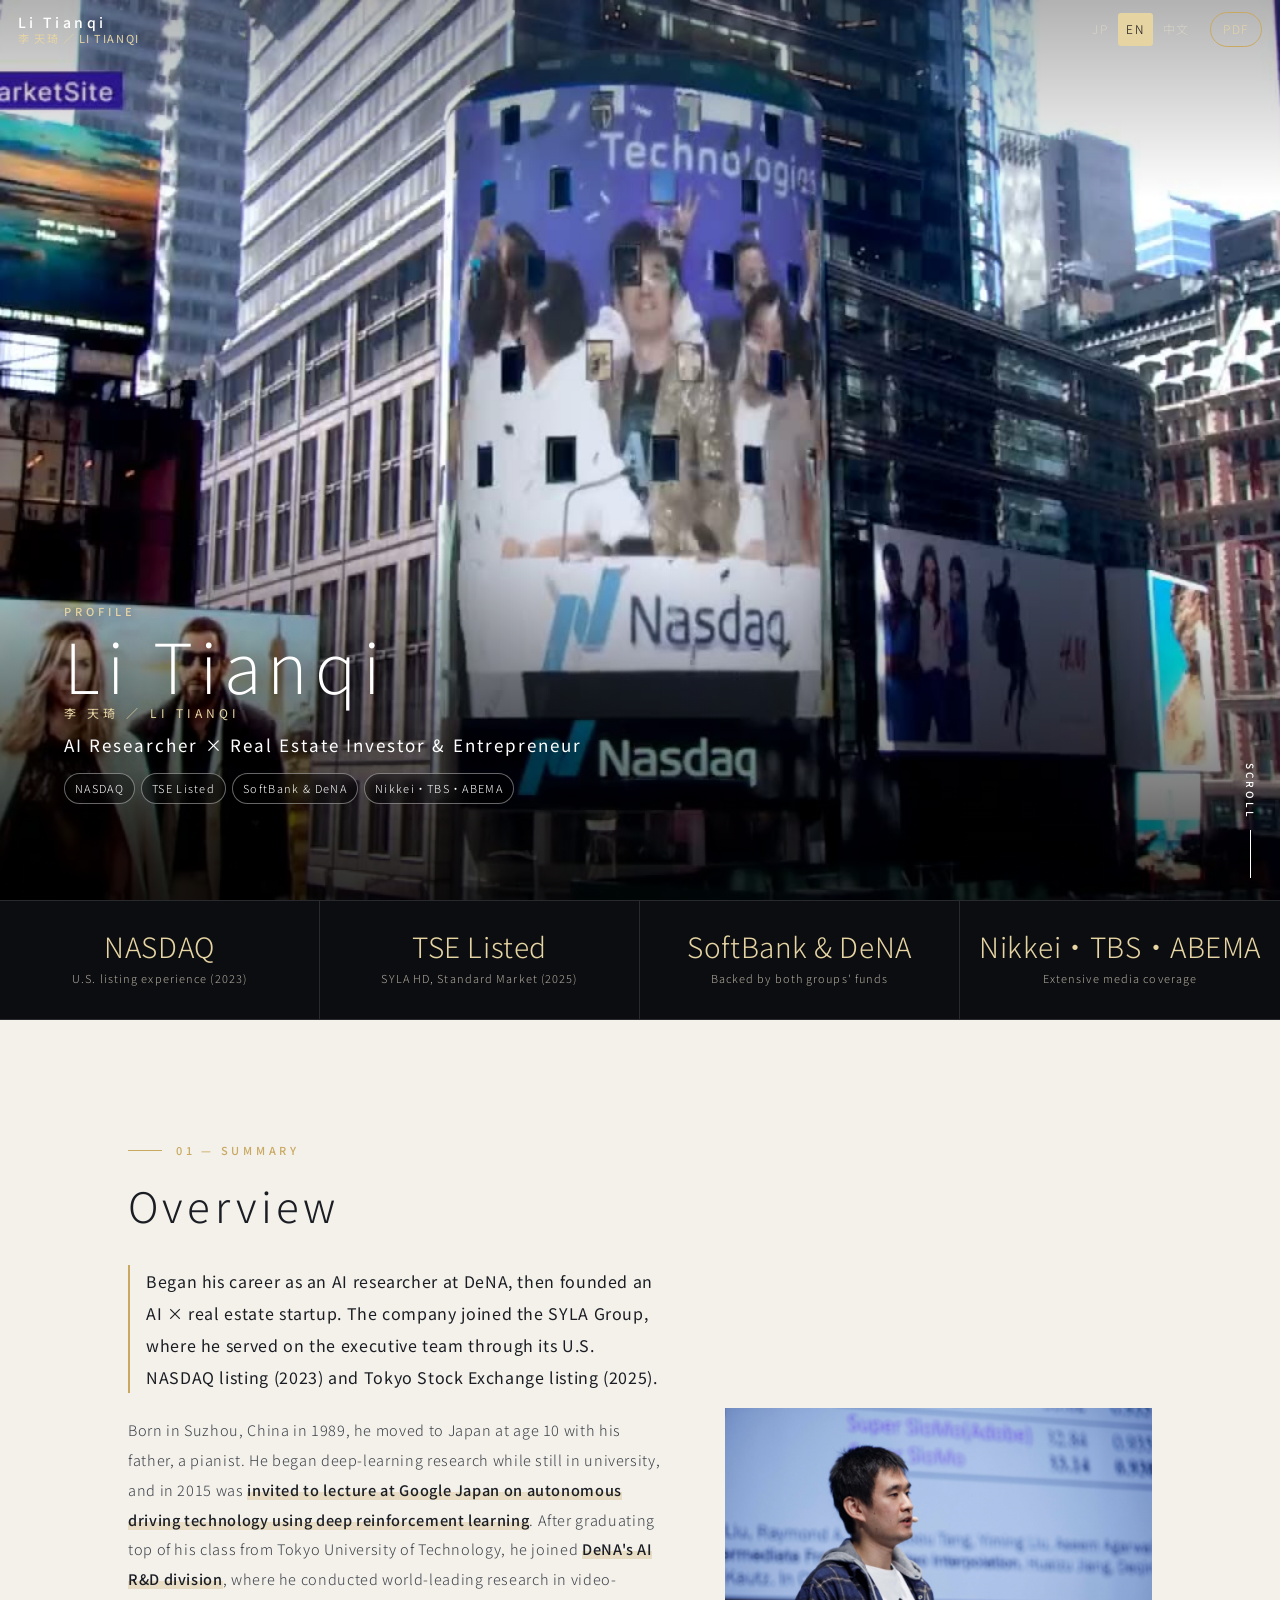
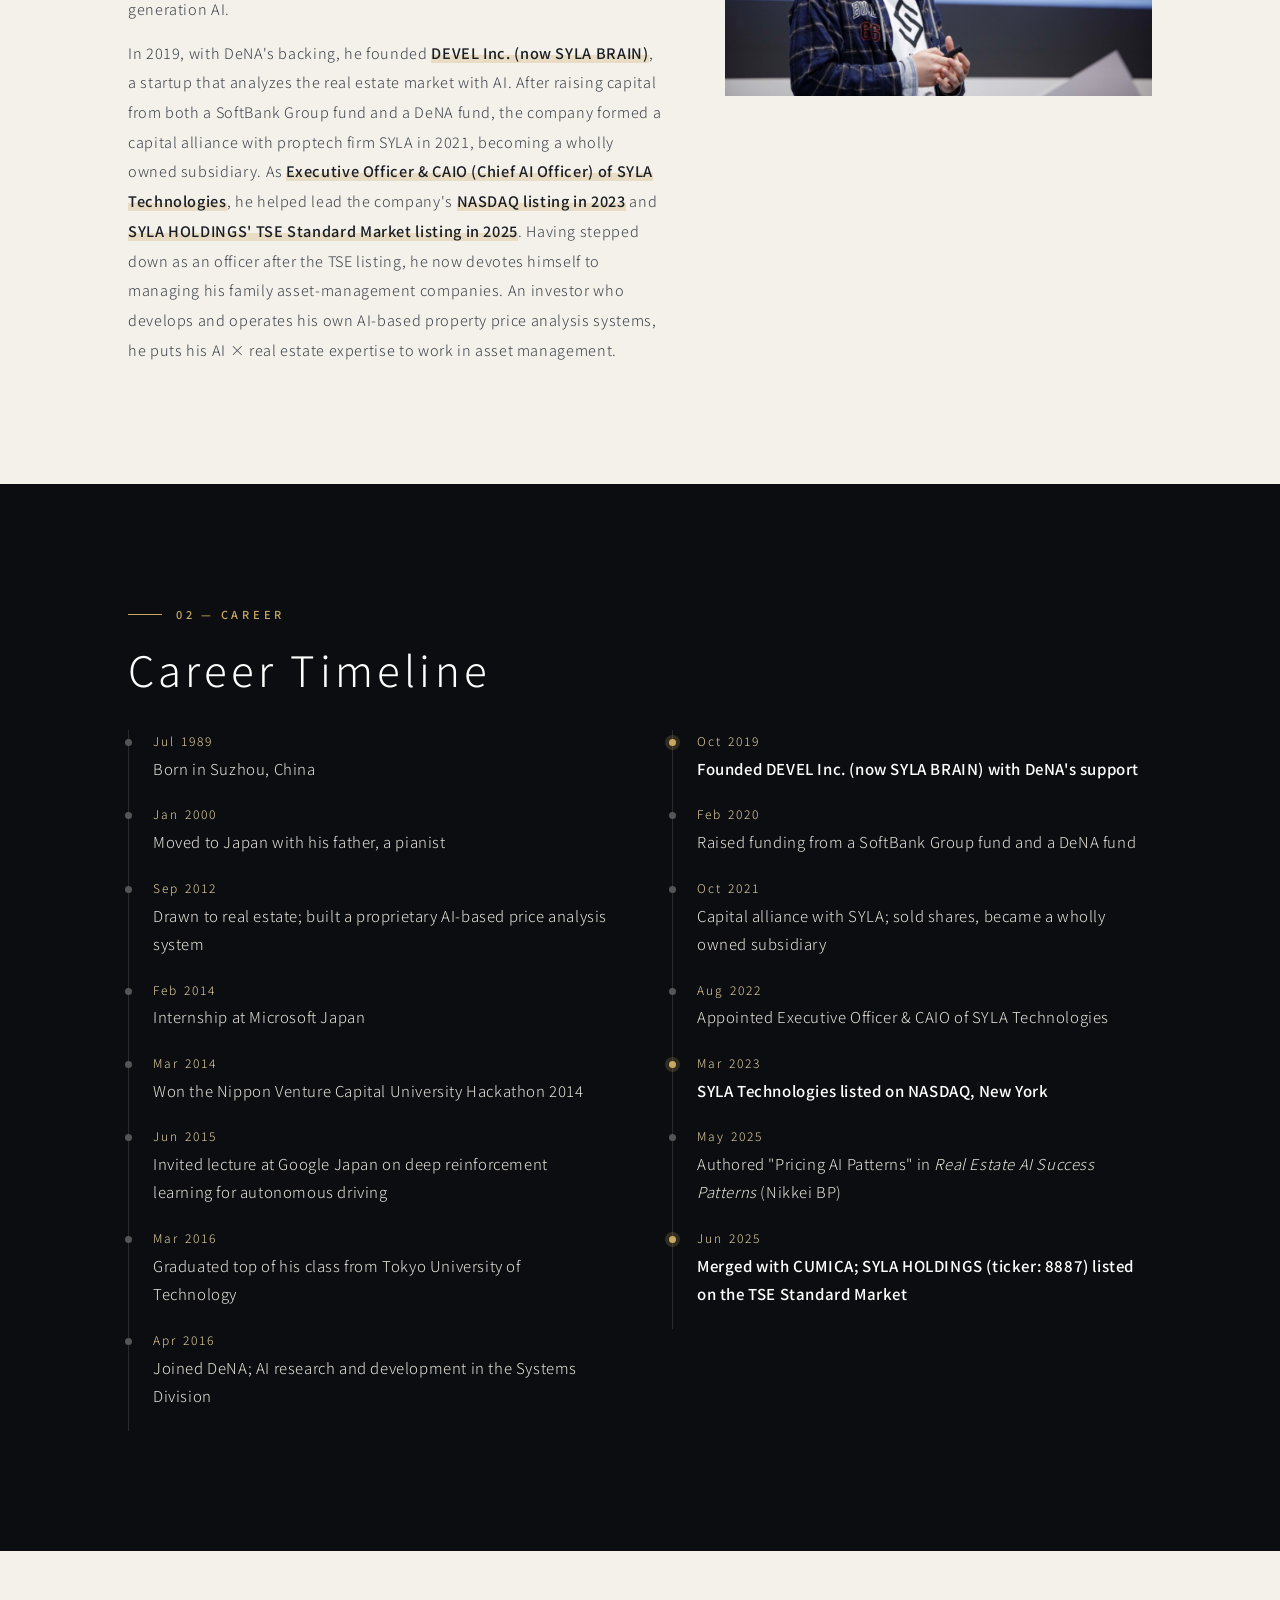
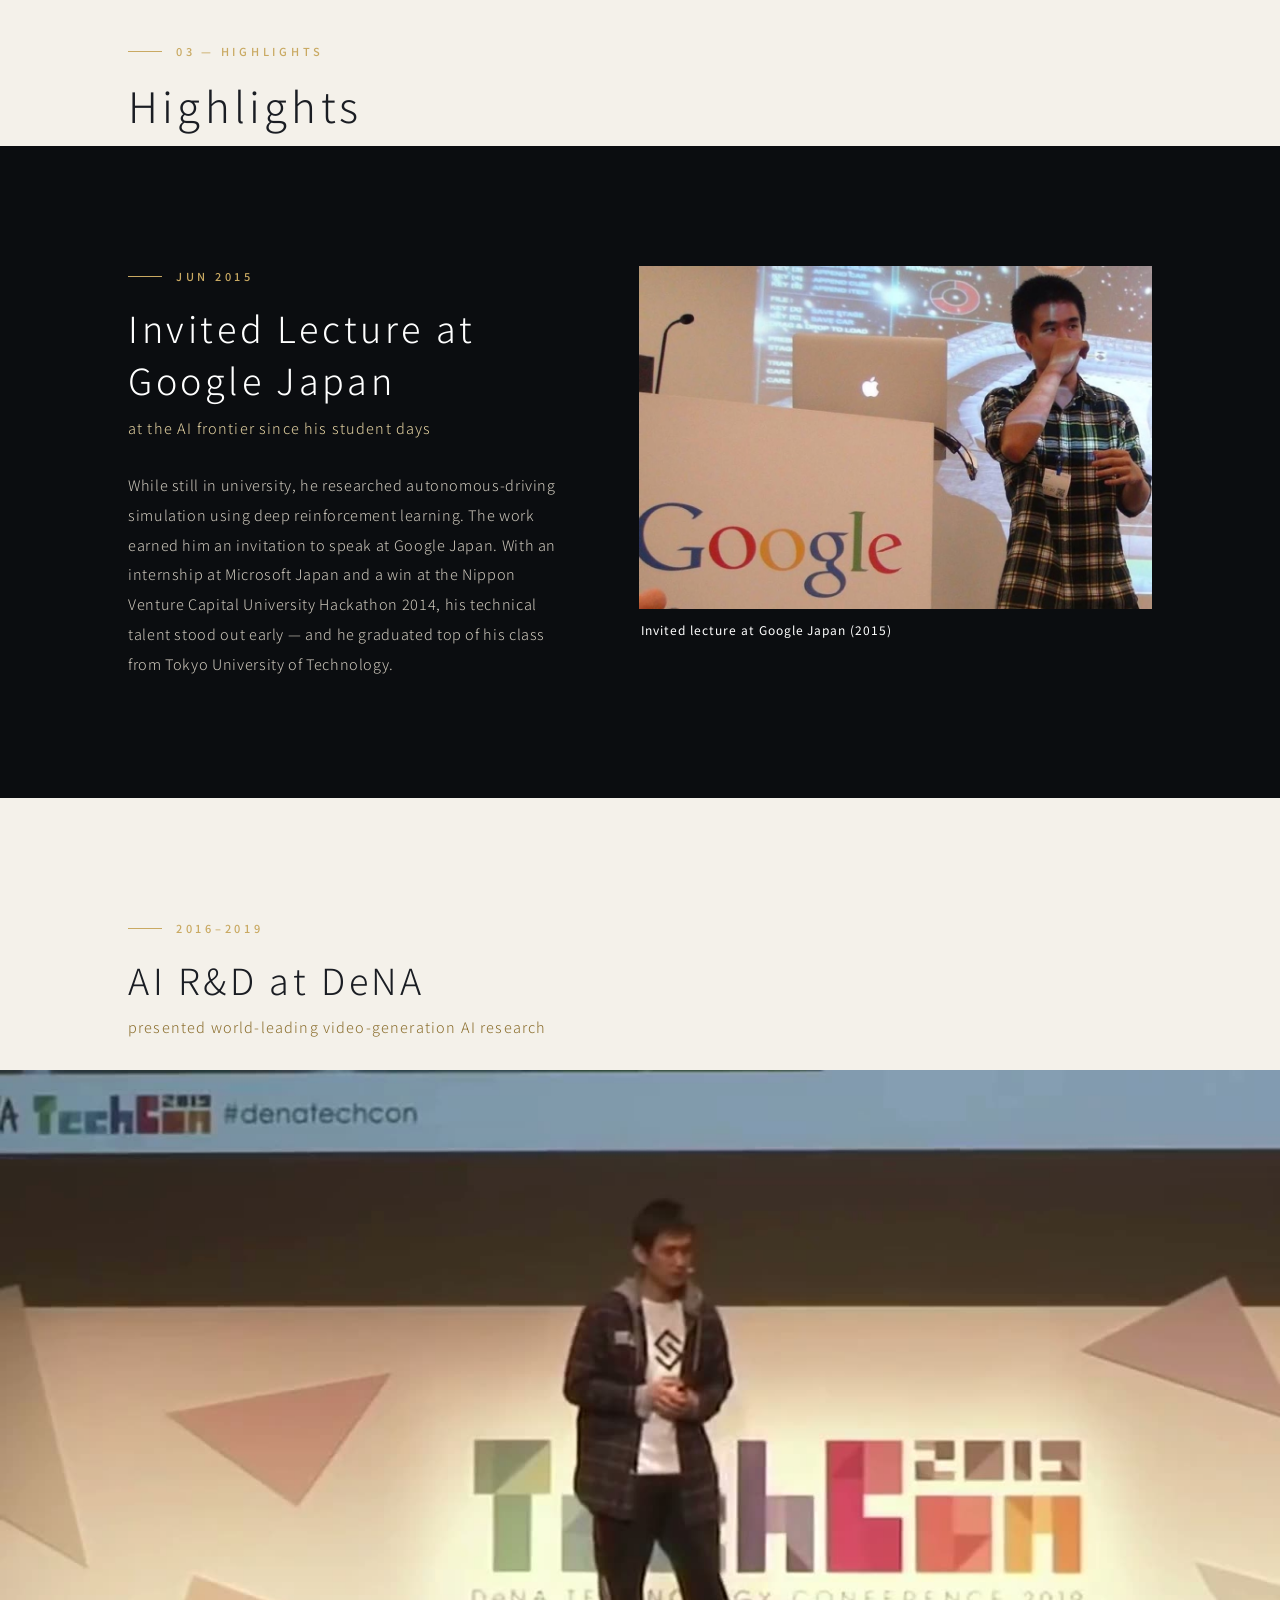
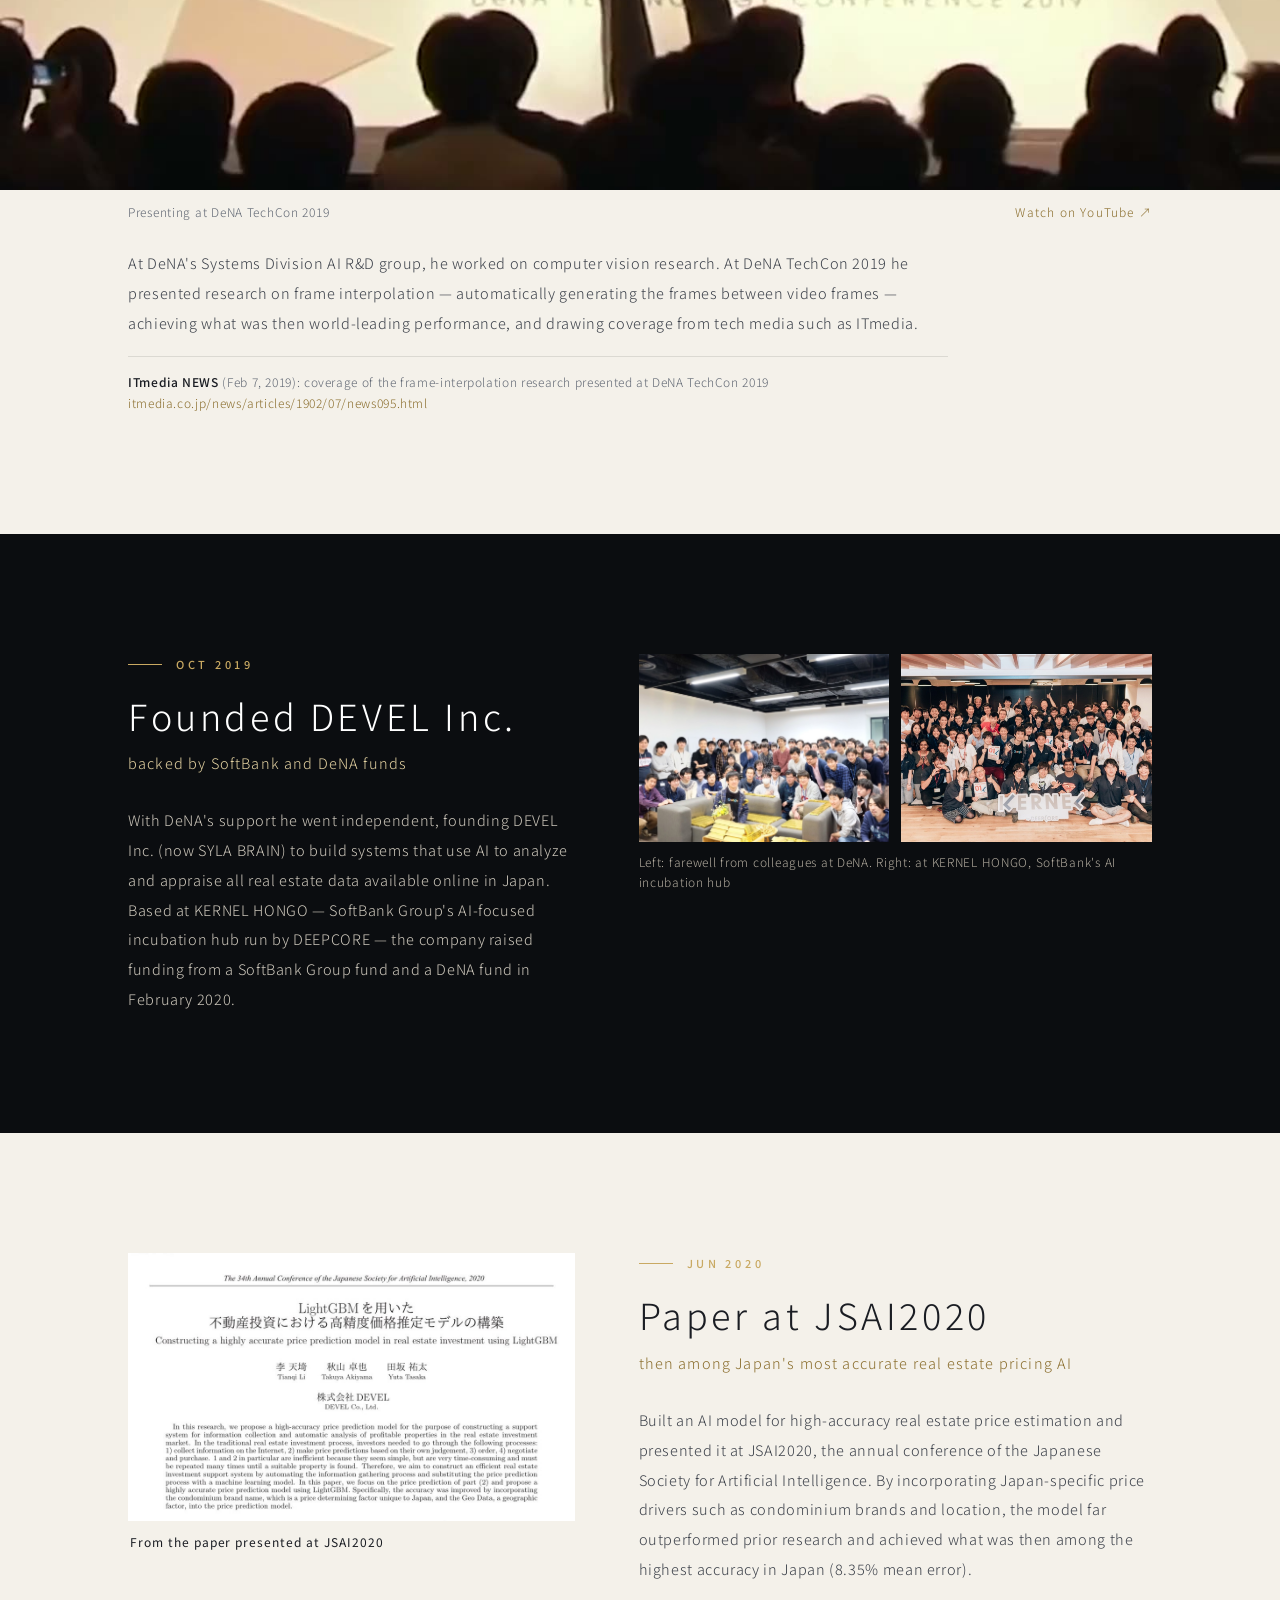
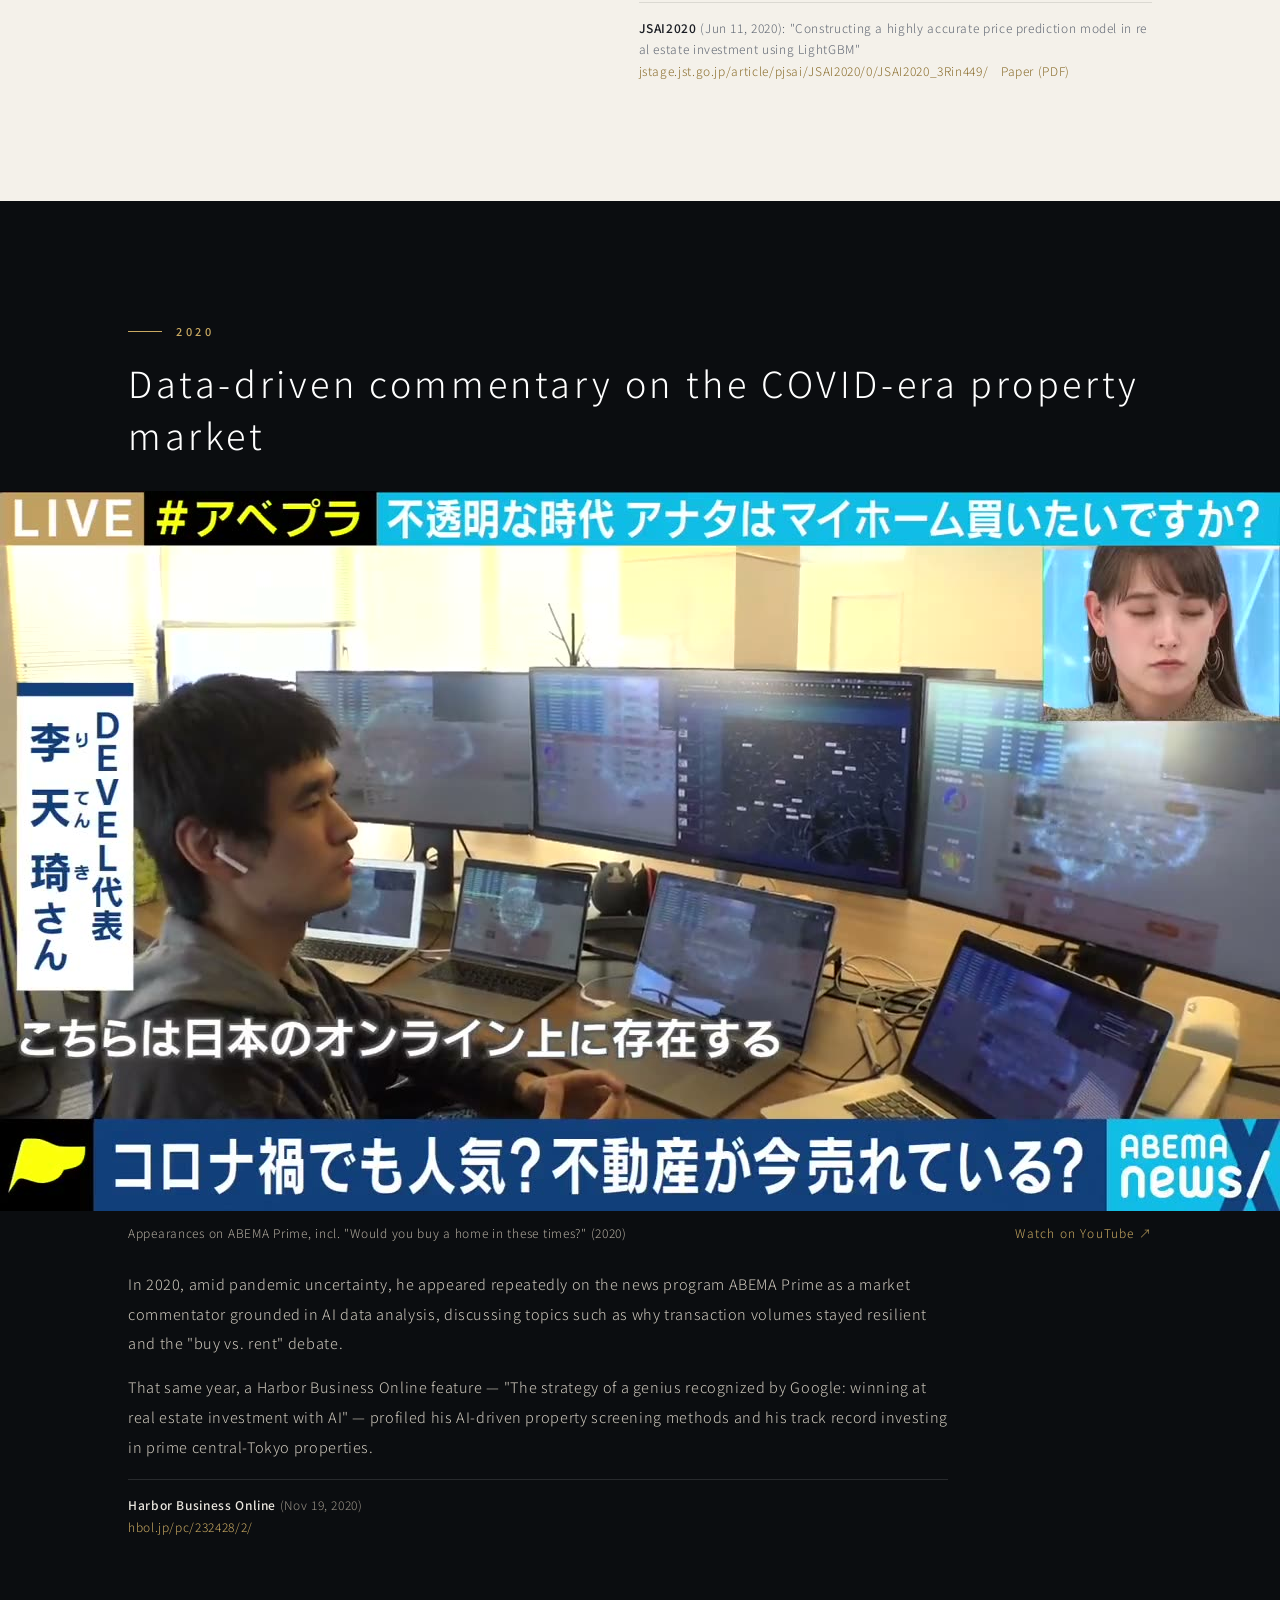
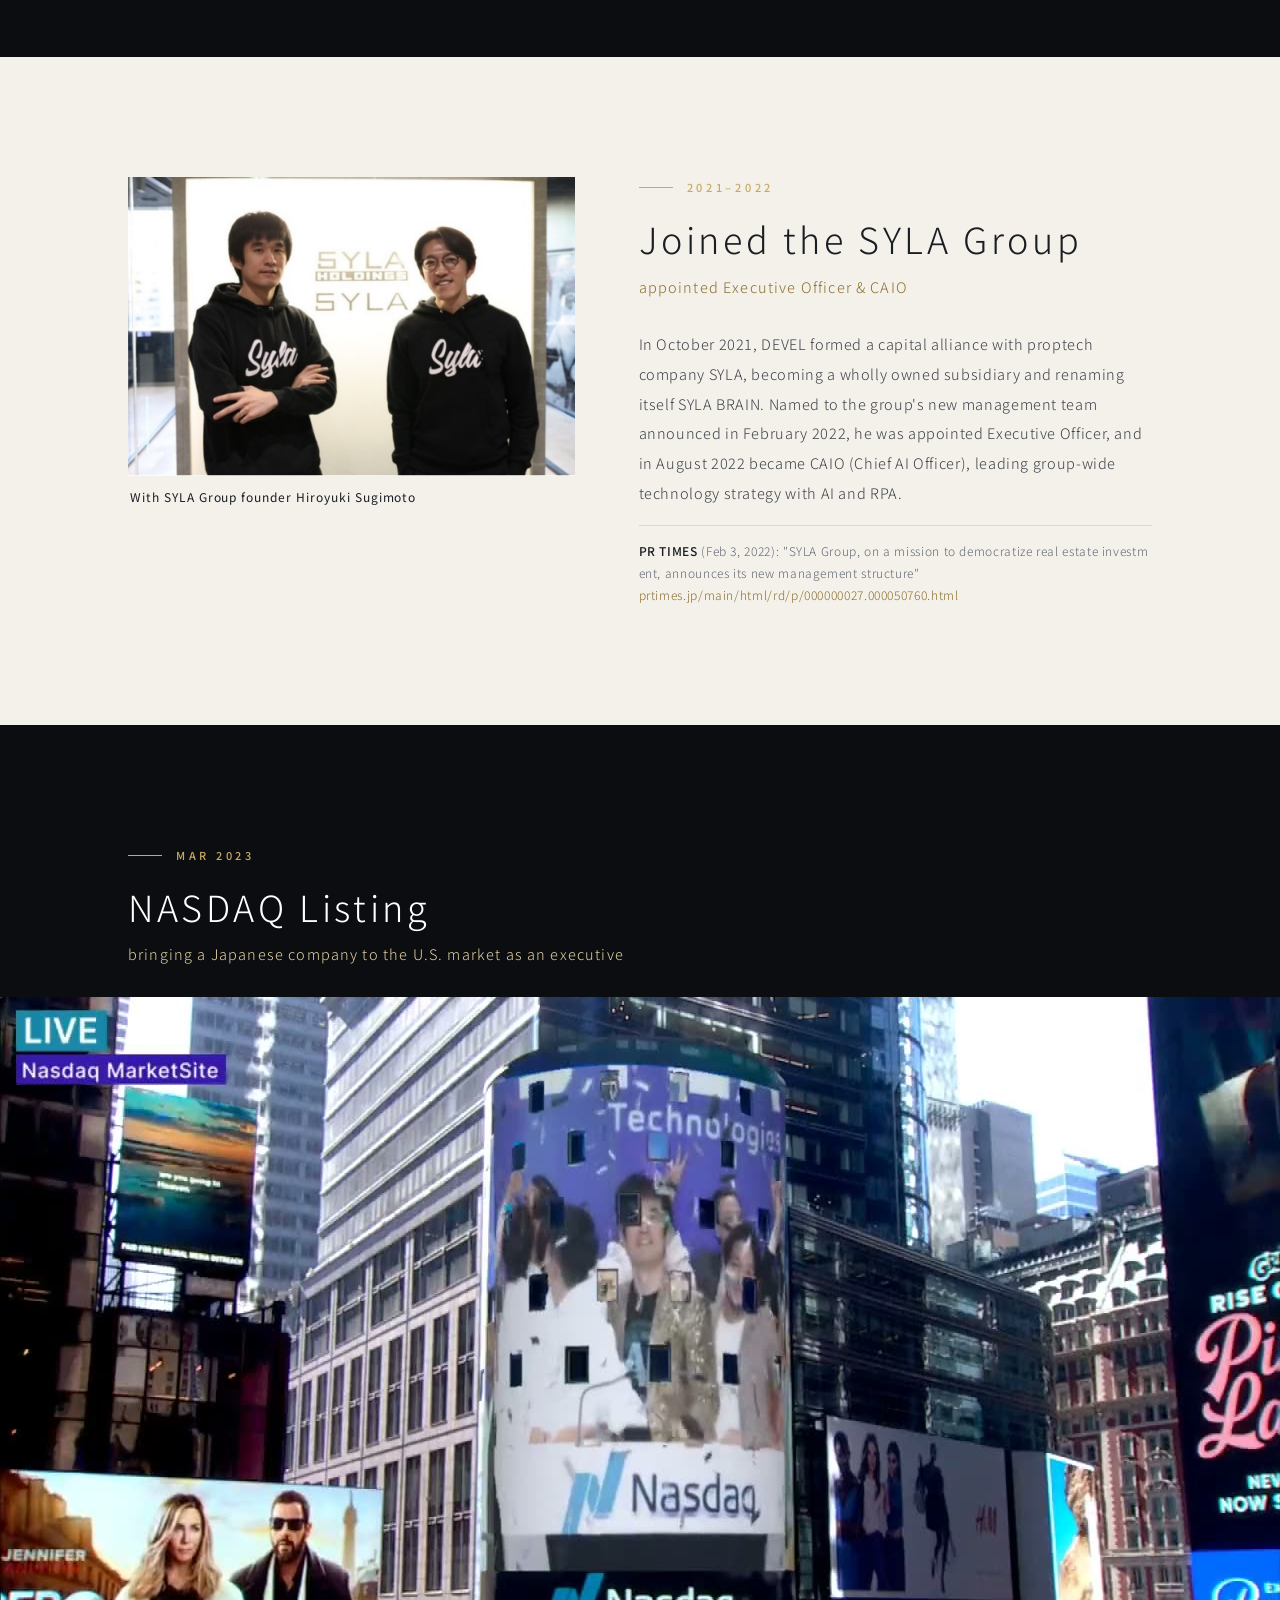
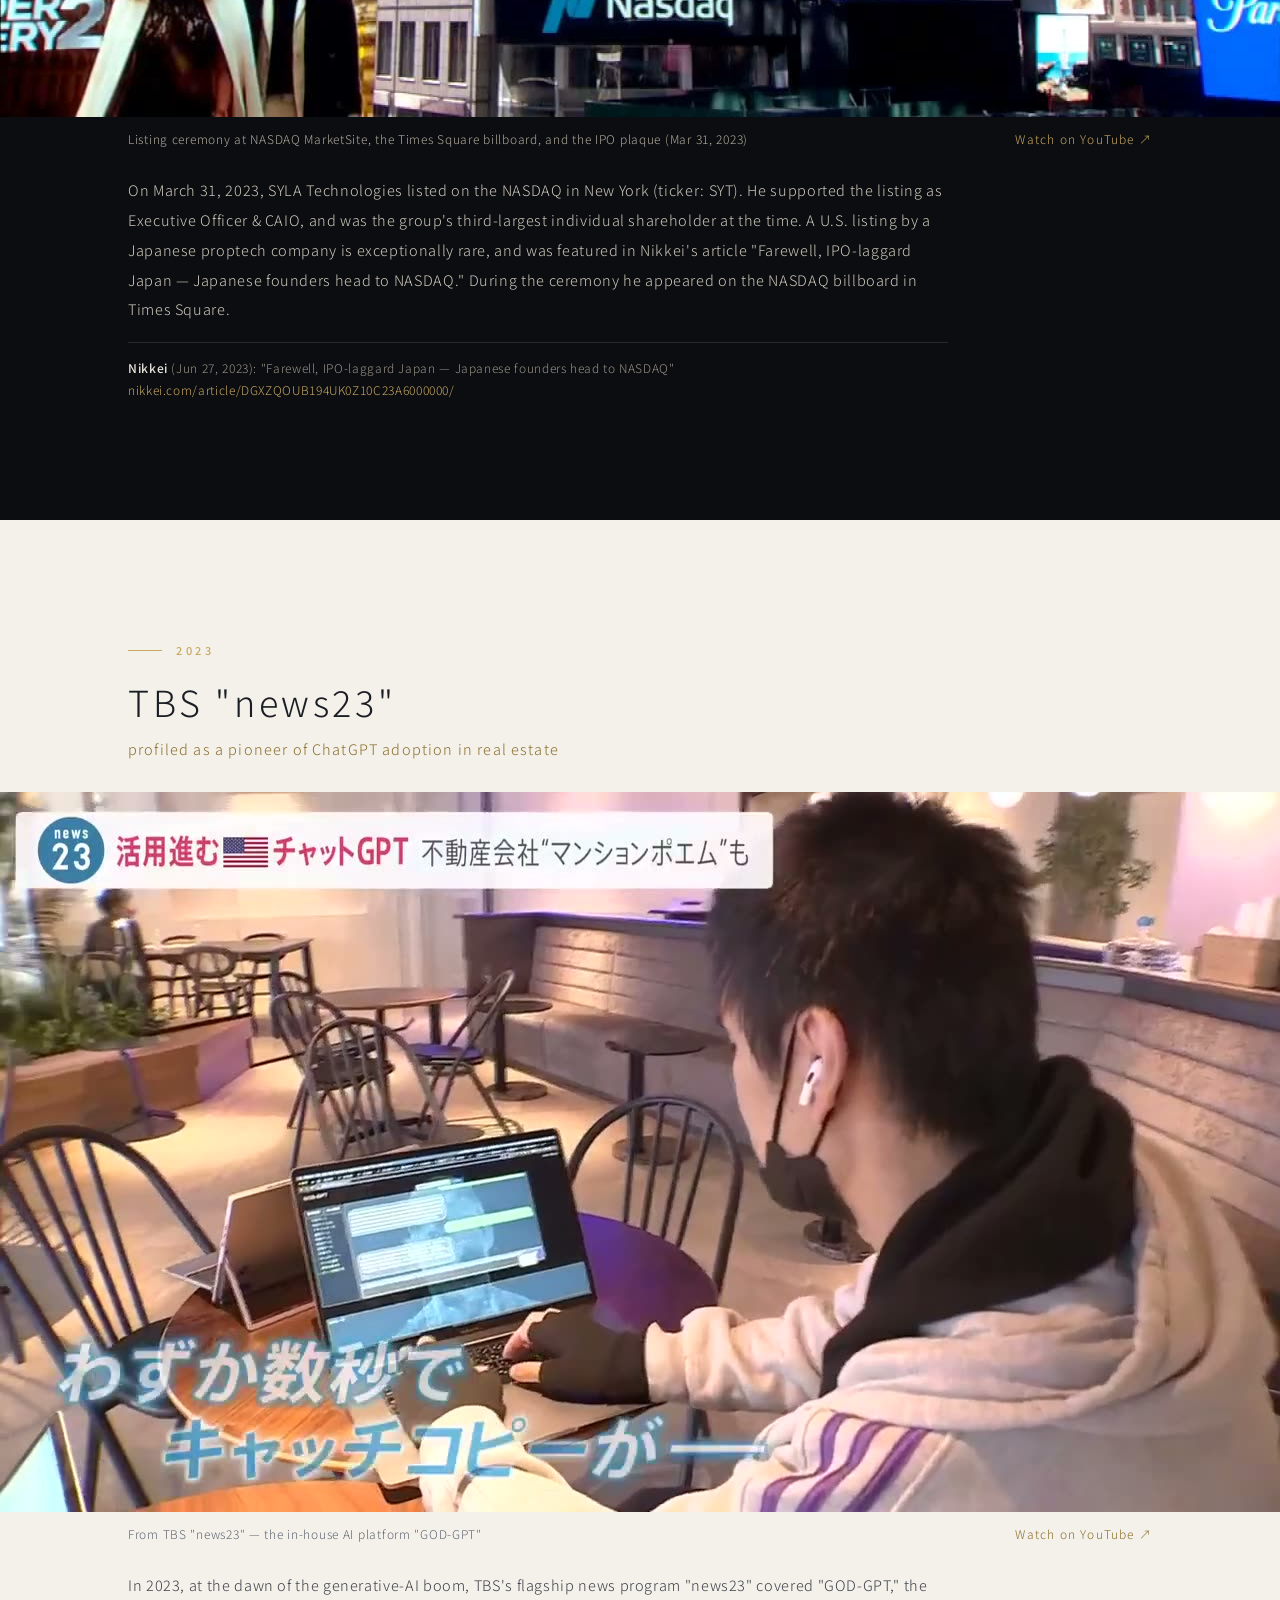
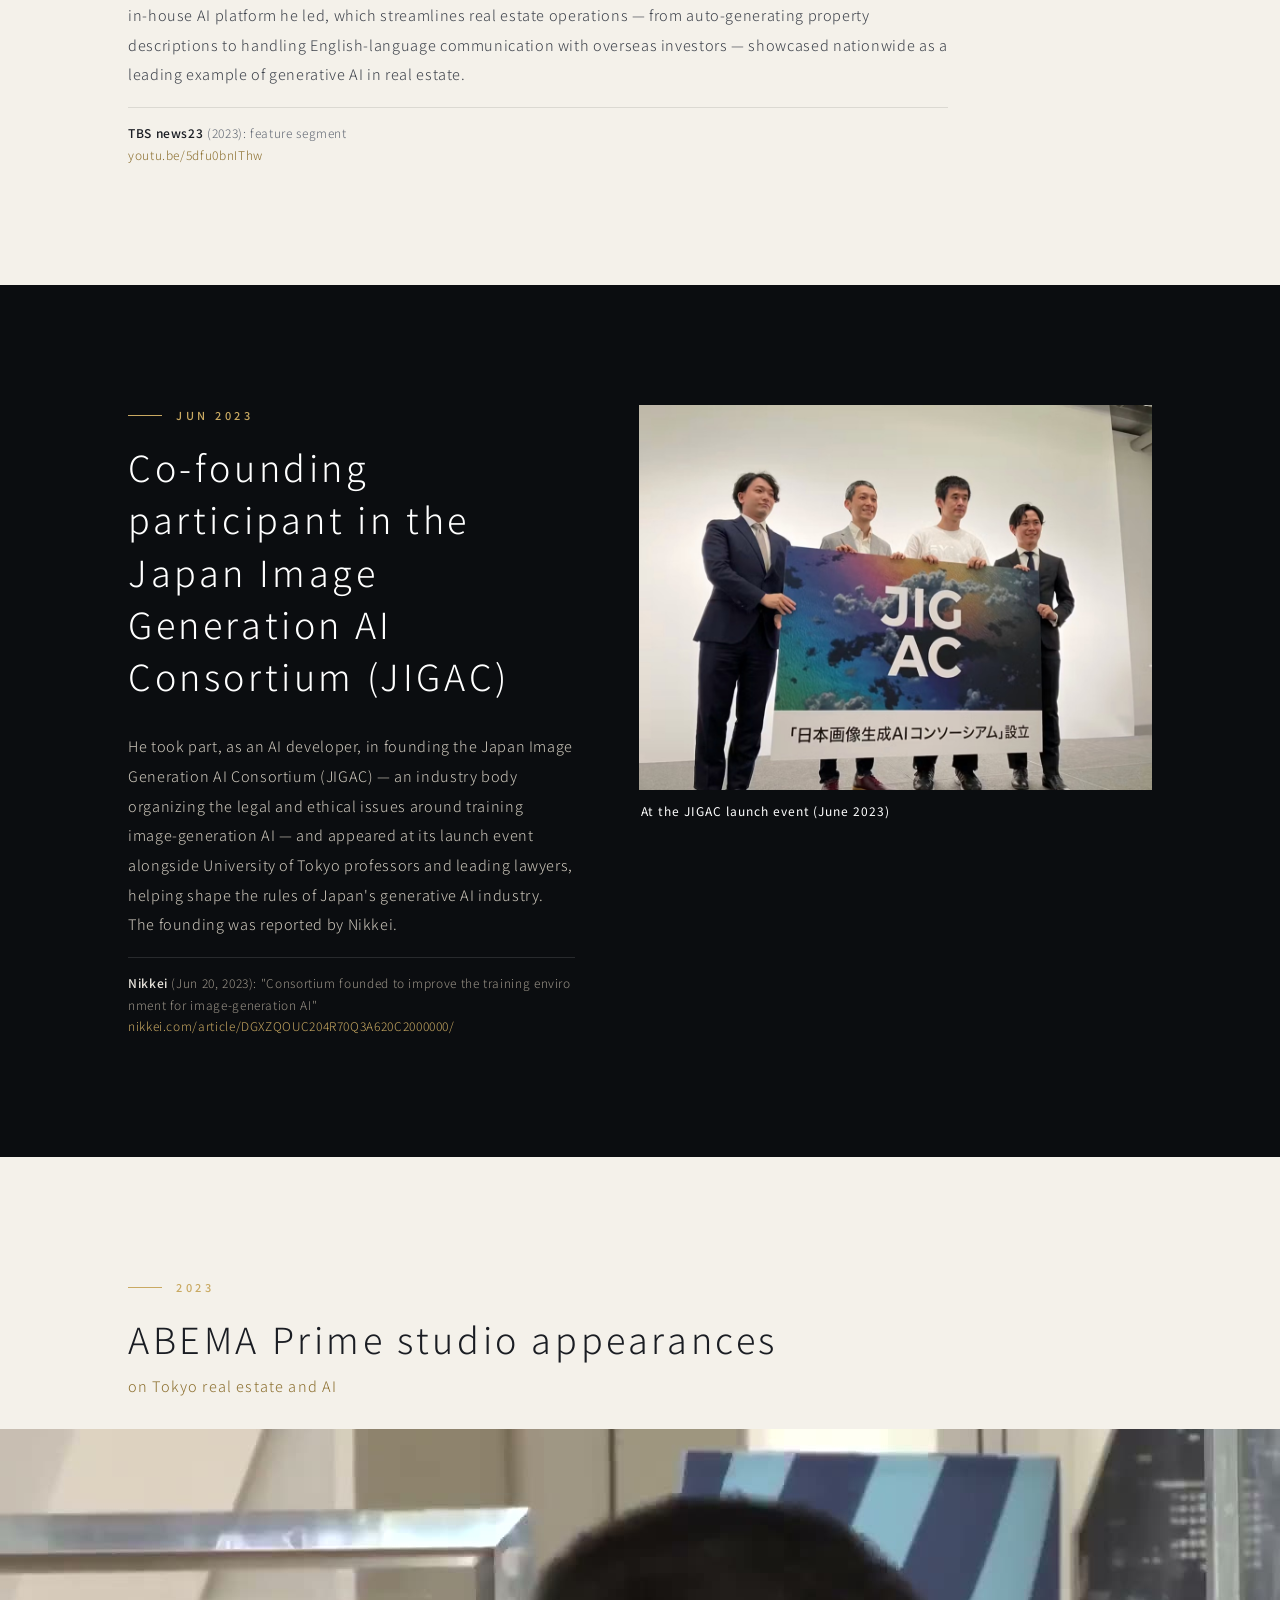
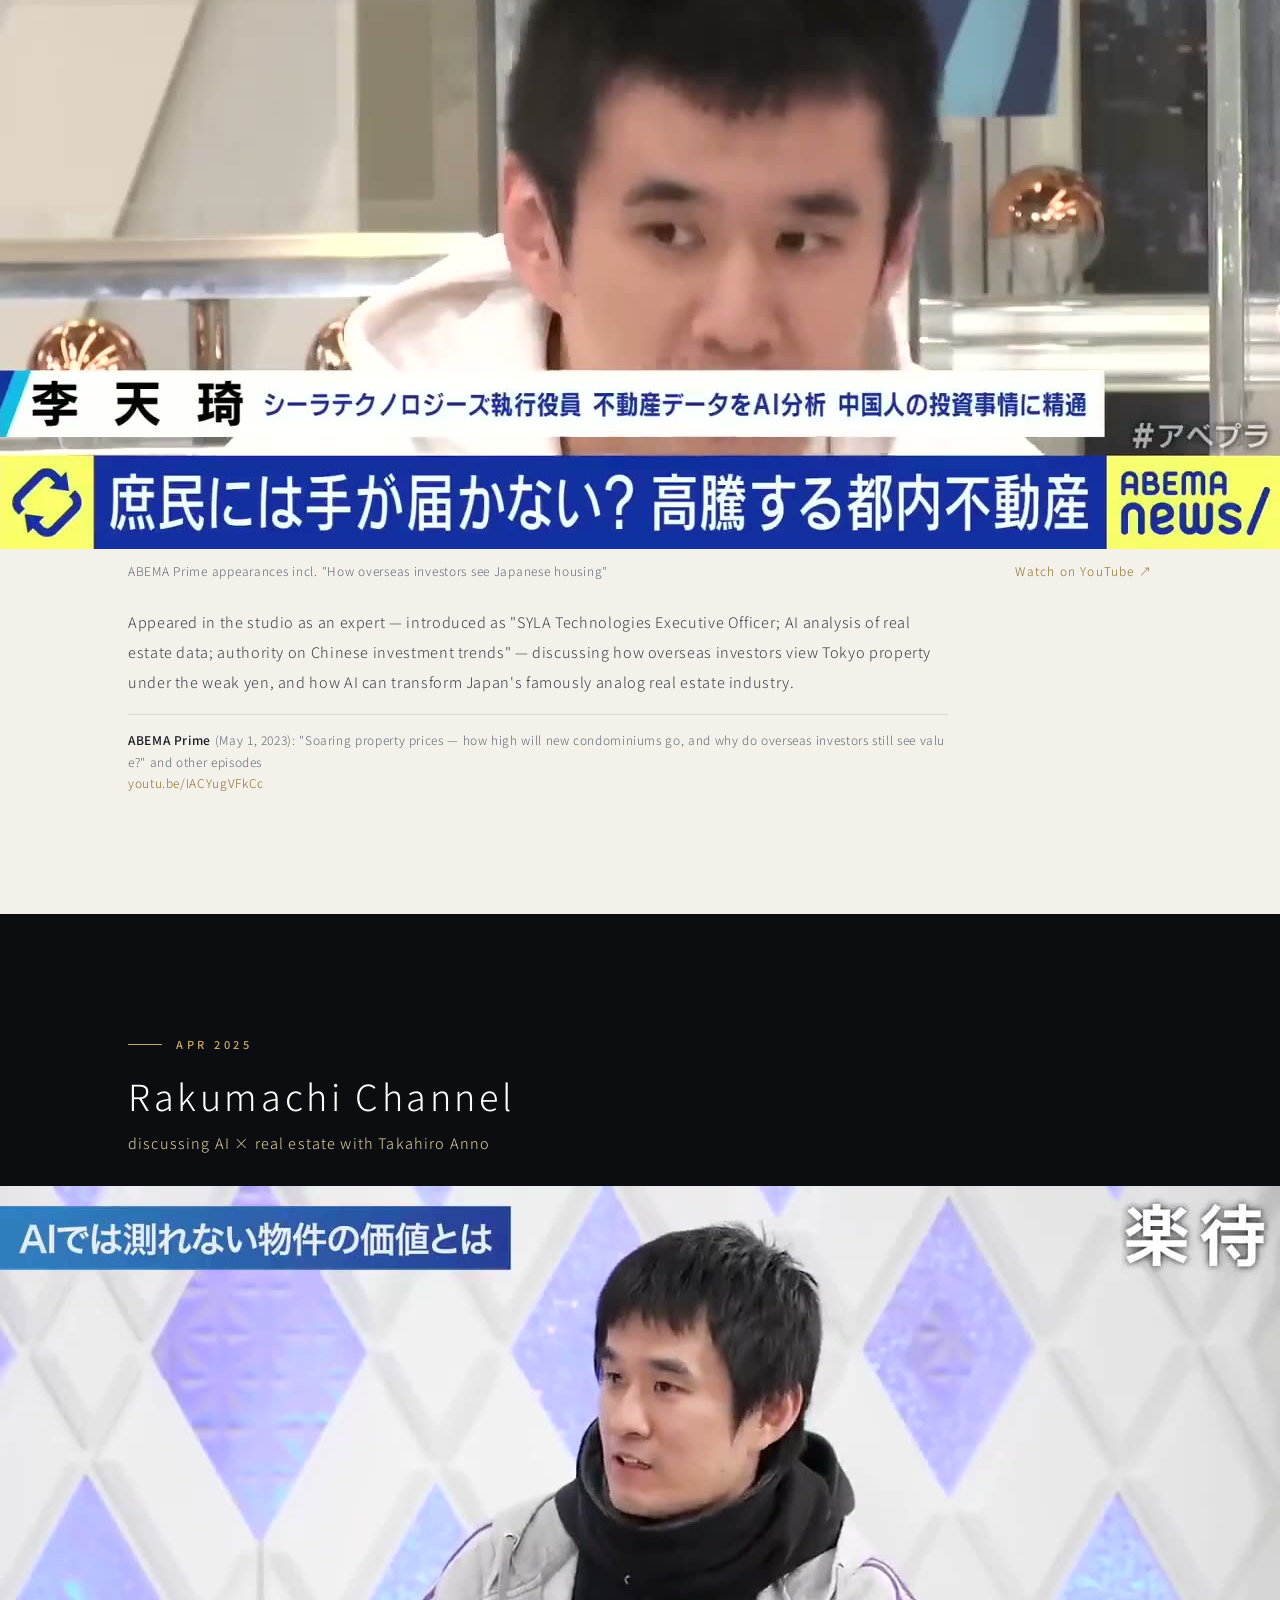
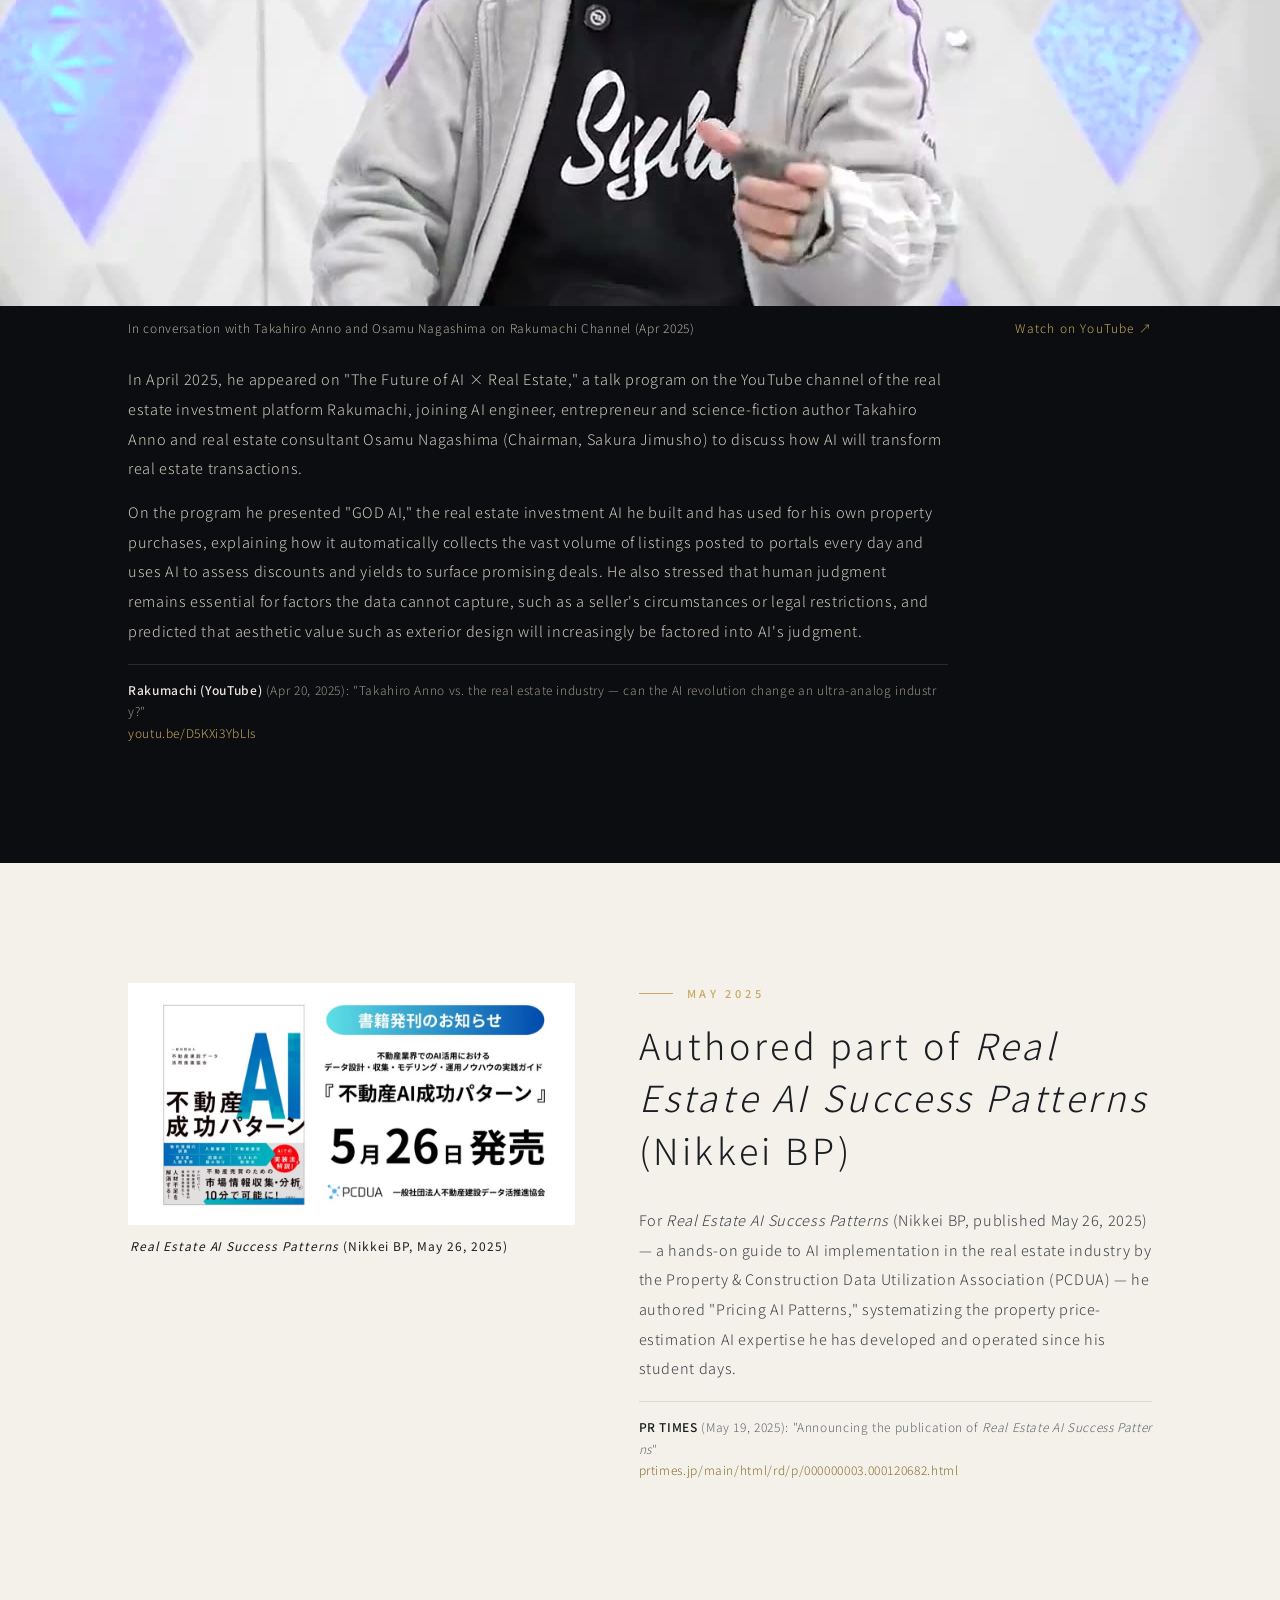
==== commit 46c32a48: "DeNA TechConの動画を「講演者から引く」演出に差し替え（DeNAの節のPC/スマホ、トップ動画の3番目） Co-Authored-By: Claude Opus 5.5 <noreply@a" ====
--- a/en.html
+++ b/en.html
@@ -5,6 +5,16 @@
 <meta name="viewport" content="width=device-width, initial-scale=1, viewport-fit=cover">
 <title>Li Tianqi | Profile</title>
 <meta name="robots" content="noindex, nofollow">
+<meta name="description" content="AI Researcher × Real Estate Investor & Entrepreneur">
+<meta property="og:type" content="profile">
+<meta property="og:title" content="Li Tianqi | Profile">
+<meta property="og:description" content="AI Researcher × Real Estate Investor & Entrepreneur">
+<meta property="og:url" content="https://leetenki.github.io/leetenki_profile/en.html">
+<meta property="og:image" content="https://leetenki.github.io/leetenki_profile/img/og.jpg">
+<meta property="og:image:width" content="1200">
+<meta property="og:image:height" content="630">
+<meta name="twitter:card" content="summary_large_image">
+<meta name="twitter:image" content="https://leetenki.github.io/leetenki_profile/img/og.jpg">
 <link rel="icon" href="data:image/svg+xml,%3Csvg xmlns=%27http://www.w3.org/2000/svg%27 viewBox=%270 0 32 32%27%3E%3Crect width=%2732%27 height=%2732%27 fill=%27%230b0d10%27/%3E%3Ctext x=%2716%27 y=%2722%27 font-size=%2716%27 text-anchor=%27middle%27 fill=%27%23c9a962%27 font-family=%27sans-serif%27%3ELT%3C/text%3E%3C/svg%3E">
 <link rel="preconnect" href="https://fonts.googleapis.com">
 <link rel="preconnect" href="https://fonts.gstatic.com" crossorigin>
@@ -349,6 +359,13 @@
 }
 /* hero（スマホのみ）: 名前・肩書きを小さめに（2026-11-05） */
 @media (max-width:759px){
+/* PCと同じ16:9動画を横幅いっぱいに切らずに表示し、文字は動画の下に置く */
+.hero{height:auto;min-height:0;display:block;padding-top:calc(54px + env(safe-area-inset-top))}
+.hero video{position:relative;inset:auto;display:block;height:auto;aspect-ratio:16/9}
+.hero .poster{top:calc(54px + env(safe-area-inset-top));bottom:auto;height:auto;aspect-ratio:16/9;animation:none}
+.hero::after{display:none}
+.hero .in{padding:22px 22px 40px}
+.hero .scroll{display:none}
 .hero .nm{font-size:clamp(34px,10.5vw,46px);letter-spacing:.1em;margin-top:4px;text-shadow:0 2px 20px rgba(0,0,0,.6)}
 .hero .nm small{font-size:10px;margin-top:6px}
 .hero .role{font-size:13px;margin-top:8px}
@@ -387,7 +404,7 @@
 
 <header class="hero">
   <video id="heroVideo" muted loop playsinline webkit-playsinline x5-playsinline x5-video-player-type="h5-page" autoplay preload="auto" aria-hidden="true"></video>
-  <img class="poster" id="heroPoster" src="video/hero5_land.poster.jpg" alt="" aria-hidden="true">
+  <img class="poster" id="heroPoster" src="video/hero7_land.poster.jpg" alt="" aria-hidden="true">
   <div class="in">
     <p class="en">PROFILE</p>
     <h1 class="nm">Li Tianqi<small>李 天琦 ／ LI TIANQI</small></h1>
@@ -436,7 +453,7 @@
 
 <section class="card mvcard light">
   <div class="wrap rv"><div class="head"><p class="no">2016–2019</p><h2>AI R&D at DeNA</h2><p class="sub">presented world-leading video-generation AI research</p></div></div>
-  <figure class="mvfull sp43 rv" data-nolb><a href="https://youtu.be/5OuwwV_RwPU?t=1083" target="_blank" rel="noopener"><video class="lazy " muted loop playsinline webkit-playsinline x5-playsinline x5-video-player-type="h5-page" preload="none" poster="video/dena_techcon_w.poster.jpg" data-webm="video/dena_techcon_w.webm" data-mp4="video/dena_techcon_w.mp4" data-webm-sp="video/dena_techcon2.webm" data-mp4-sp="video/dena_techcon2.mp4"></video></a></figure>
+  <figure class="mvfull sp43 rv" data-nolb><a href="https://youtu.be/5OuwwV_RwPU?t=1083" target="_blank" rel="noopener"><video class="lazy " muted loop playsinline webkit-playsinline x5-playsinline x5-video-player-type="h5-page" preload="none" poster="video/dena_techcon_pb.poster.jpg" data-webm="video/dena_techcon_pb.webm" data-mp4="video/dena_techcon_pb.mp4" data-webm-sp="video/dena_techcon_pb43.webm" data-mp4-sp="video/dena_techcon_pb43.mp4"></video></a></figure>
   <div class="wrap">
     <p class="mvcap">Presenting at DeNA TechCon 2019<a class="ytl" href="https://youtu.be/5OuwwV_RwPU?t=1083" target="_blank" rel="noopener">Watch on YouTube ↗</a></p>
     <div class="txt rv"><p class="body">At DeNA's Systems Division AI R&D group, he worked on computer vision research. At DeNA TechCon 2019 he presented research on frame interpolation — automatically generating the frames between video frames — achieving what was then world-leading performance, and drawing coverage from tech media such as ITmedia.</p><p class="src"><span class="media-name">ITmedia NEWS</span> (Feb 7, 2019): coverage of the frame-interpolation research presented at DeNA TechCon 2019<br/>
@@ -594,12 +611,10 @@
     v.autoplay=true; v.setAttribute('autoplay','');
     ['loadedmetadata','loadeddata','canplay','canplaythrough'].forEach(function(t){v.addEventListener(t,function(){ if(v.paused&&(v===hv||v.dataset.vis)){tryPlay(v);} });});
     v.load();}
-  // hero: 縦画面はスマホ版、横画面はPC版
+  // hero: スマホもPCと同じ横長版（スマホは横幅に合わせて全体を表示、2026-11-05）
   var hv=document.getElementById('heroVideo'), hp=document.getElementById('heroPoster');
-  var portrait=window.innerWidth<window.innerHeight;
-  hp.src=portrait?'video/hero6_port.poster.jpg':'video/hero5_land.poster.jpg';
   if(!saveData){
-    var base=portrait?'video/hero6_port':'video/hero5_land';
+    var base='video/hero7_land';
     addSrc(hv,base+'.webm',base+'.mp4');
     hv.addEventListener('playing',function(){hp.style.transition='opacity 1s';hp.style.opacity='0';},{once:true});
     tryPlay(hv);
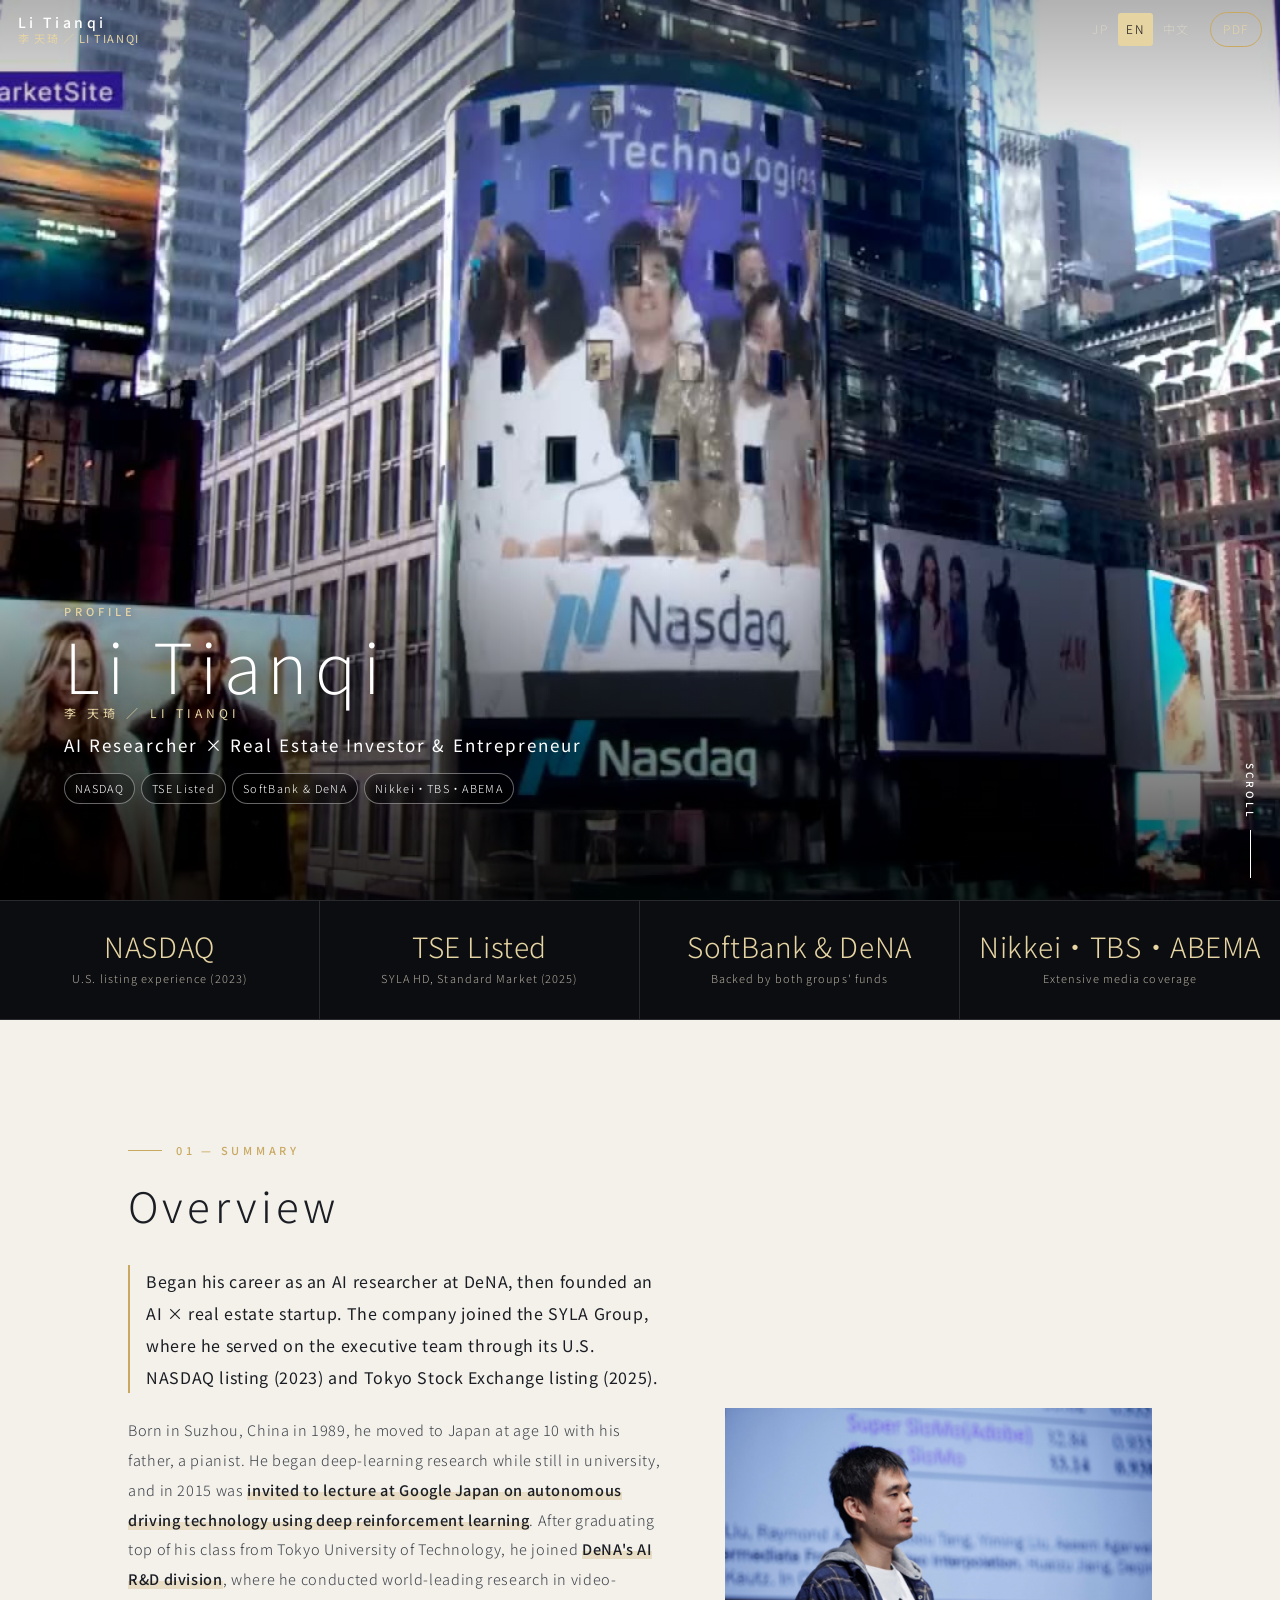
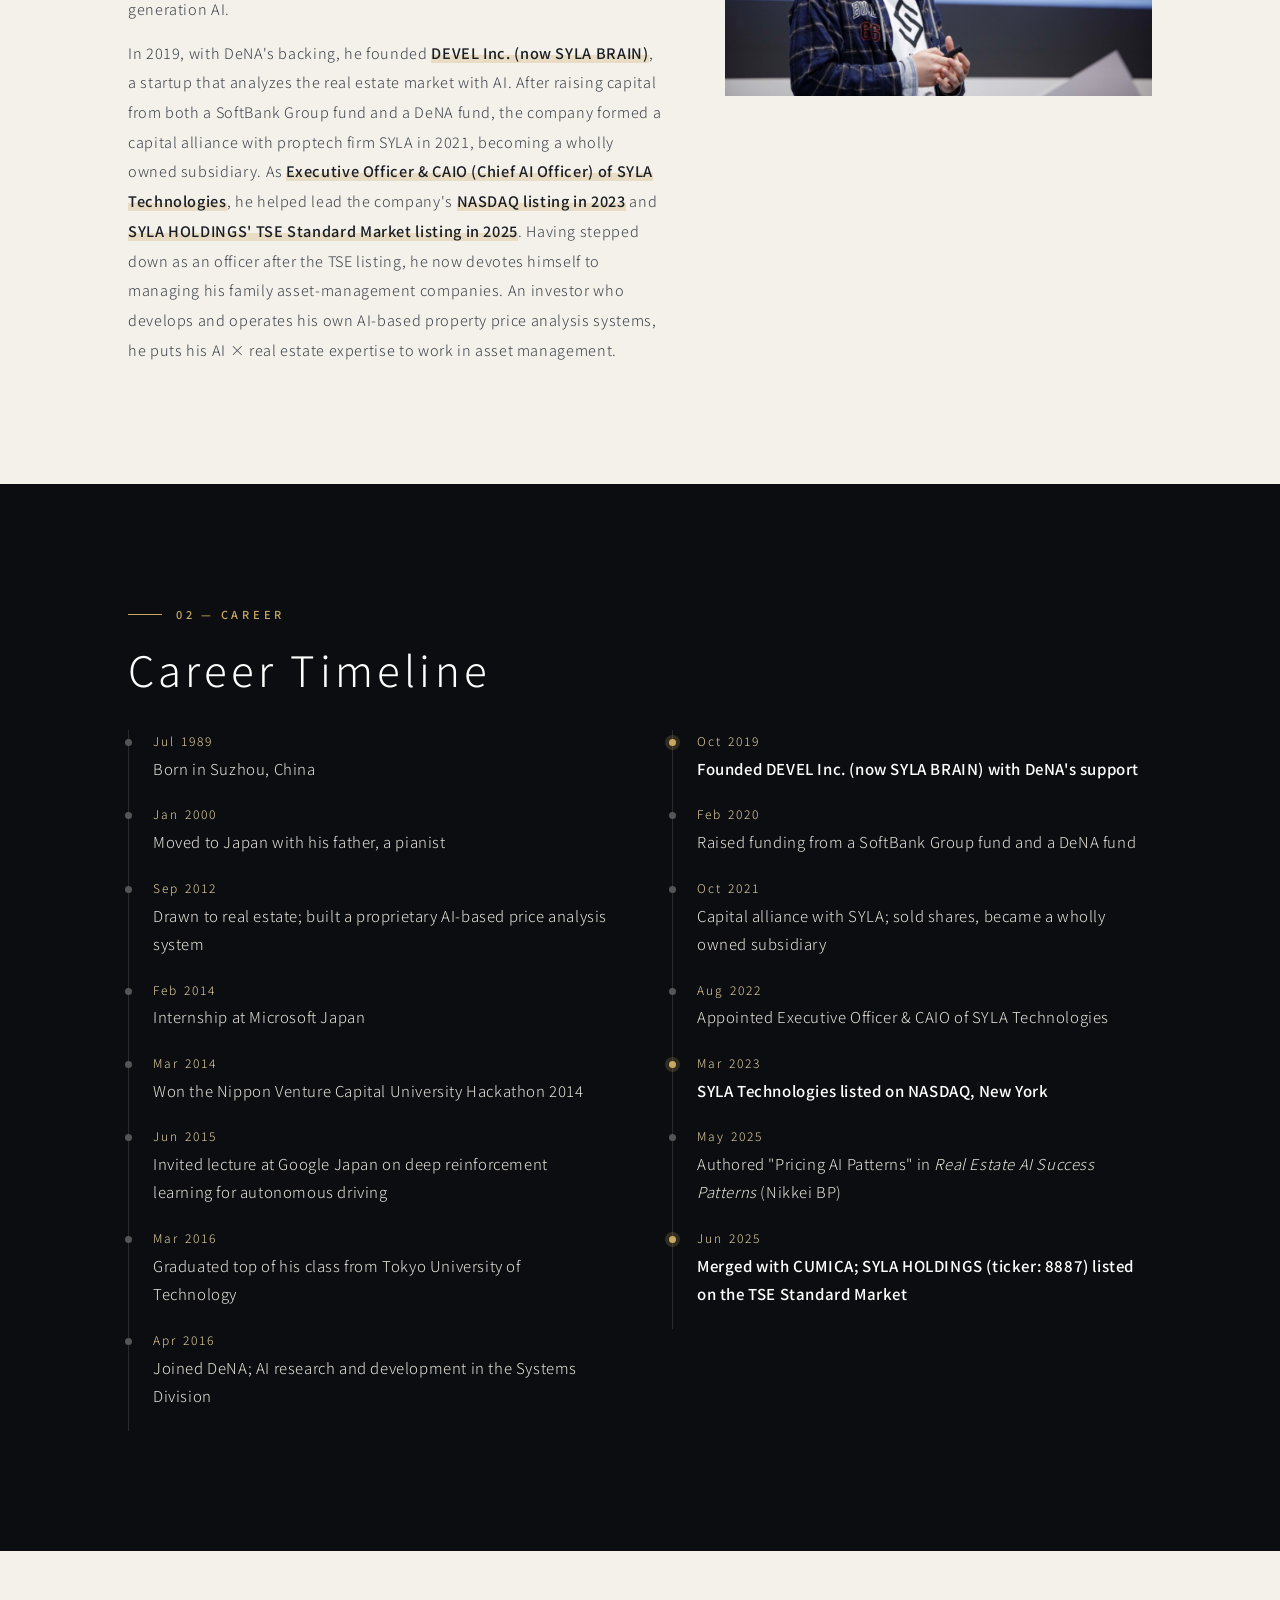
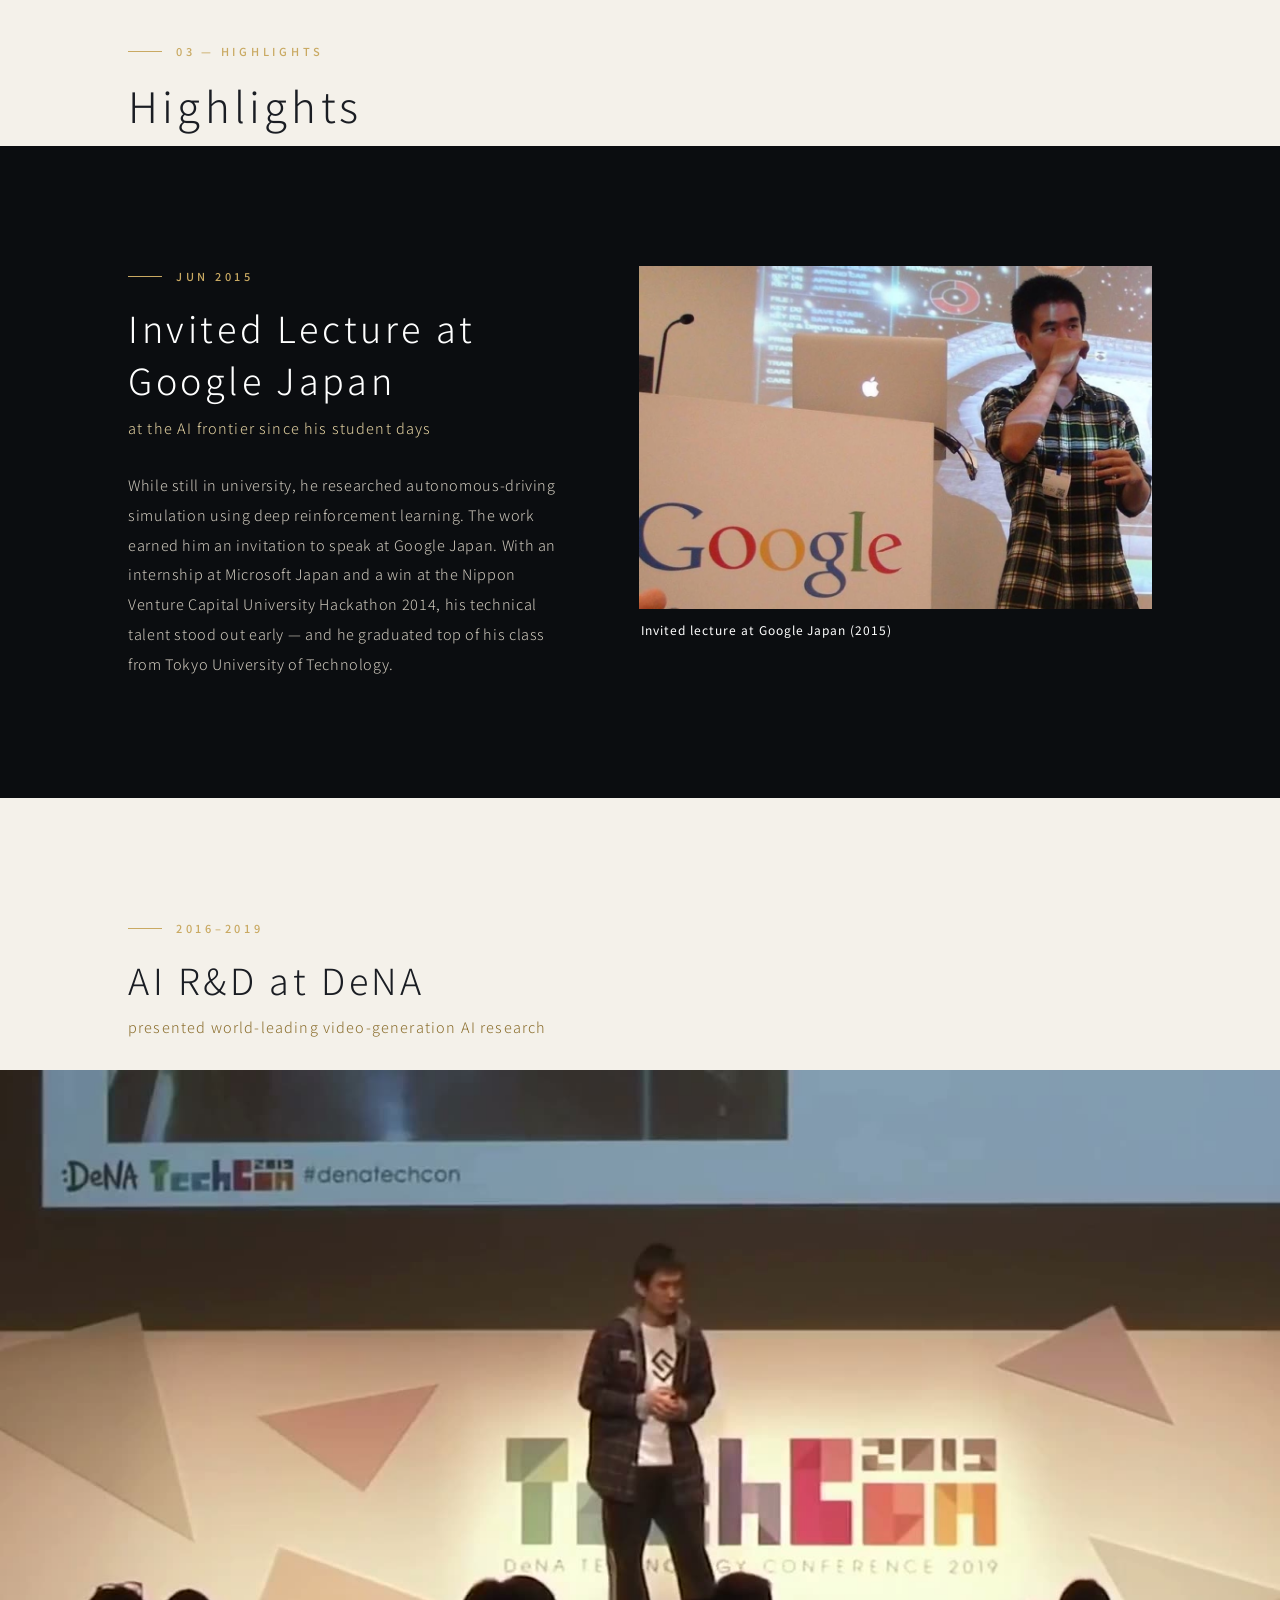
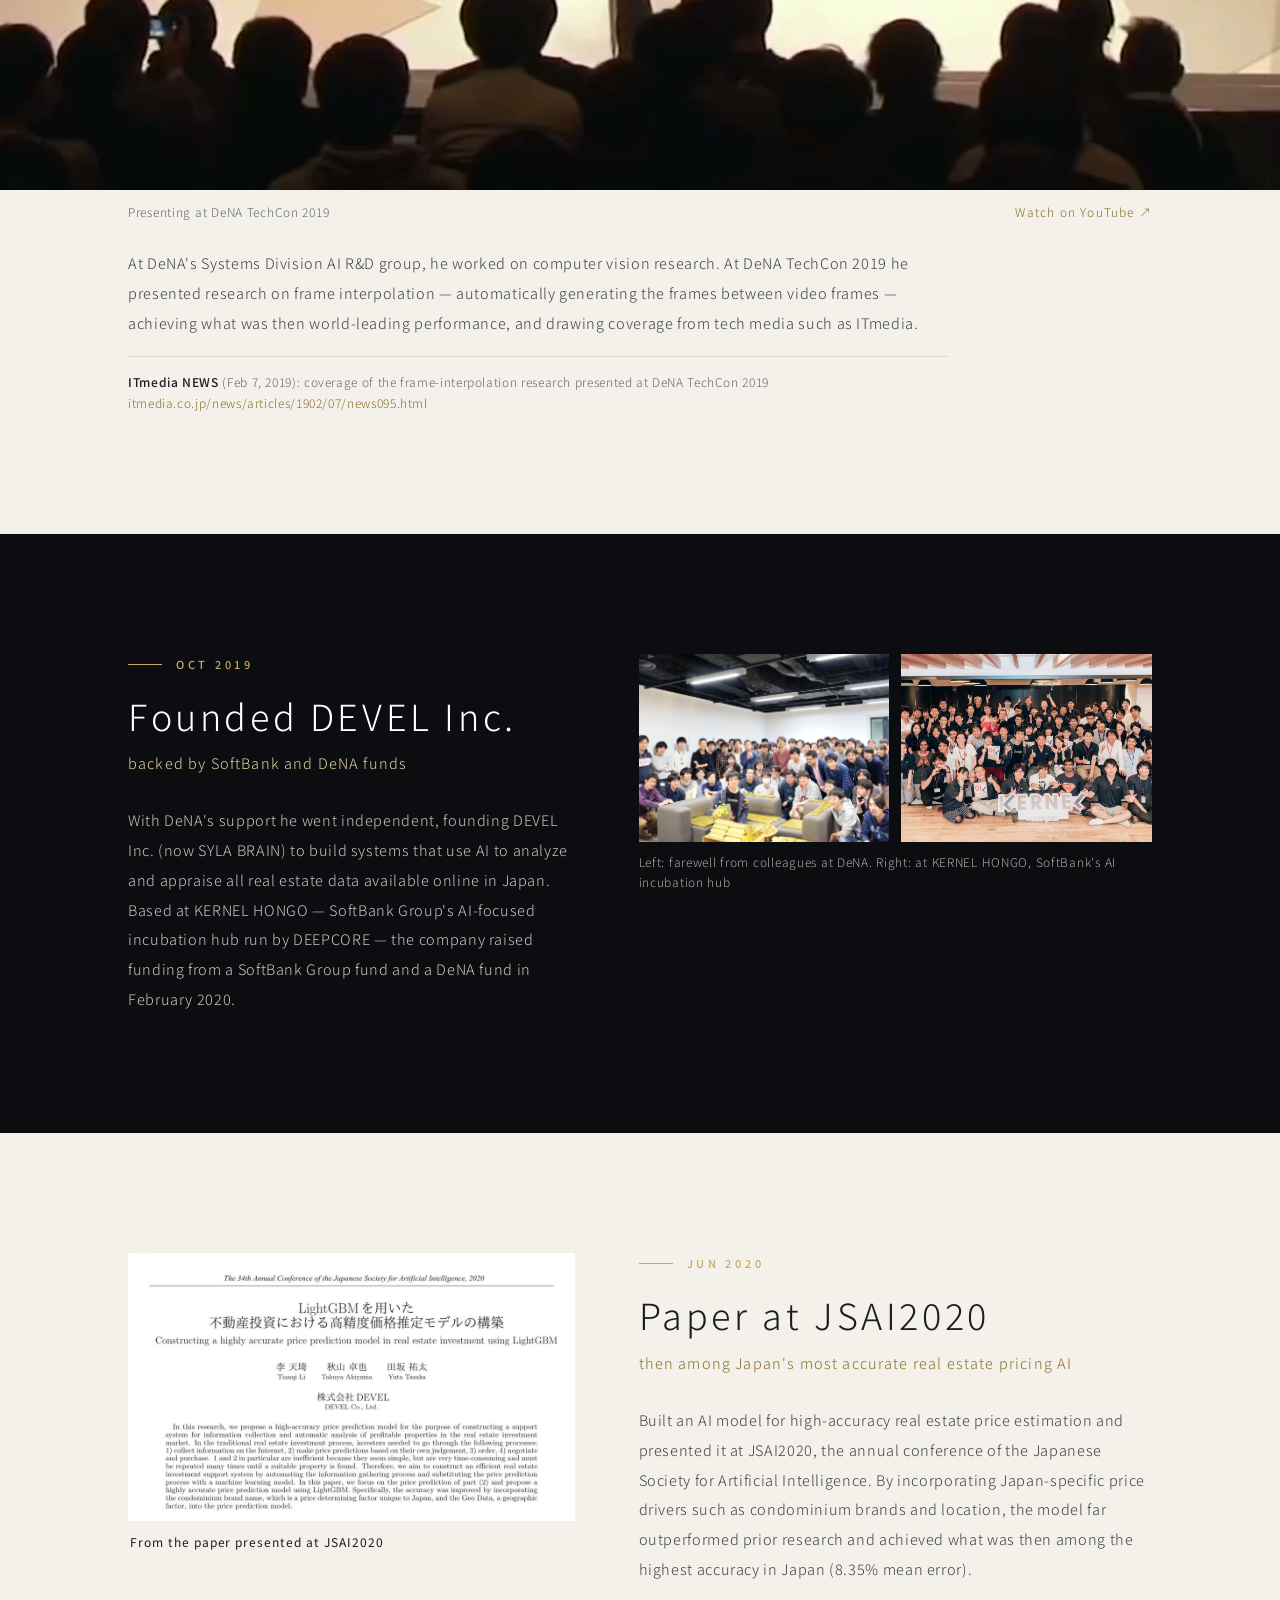
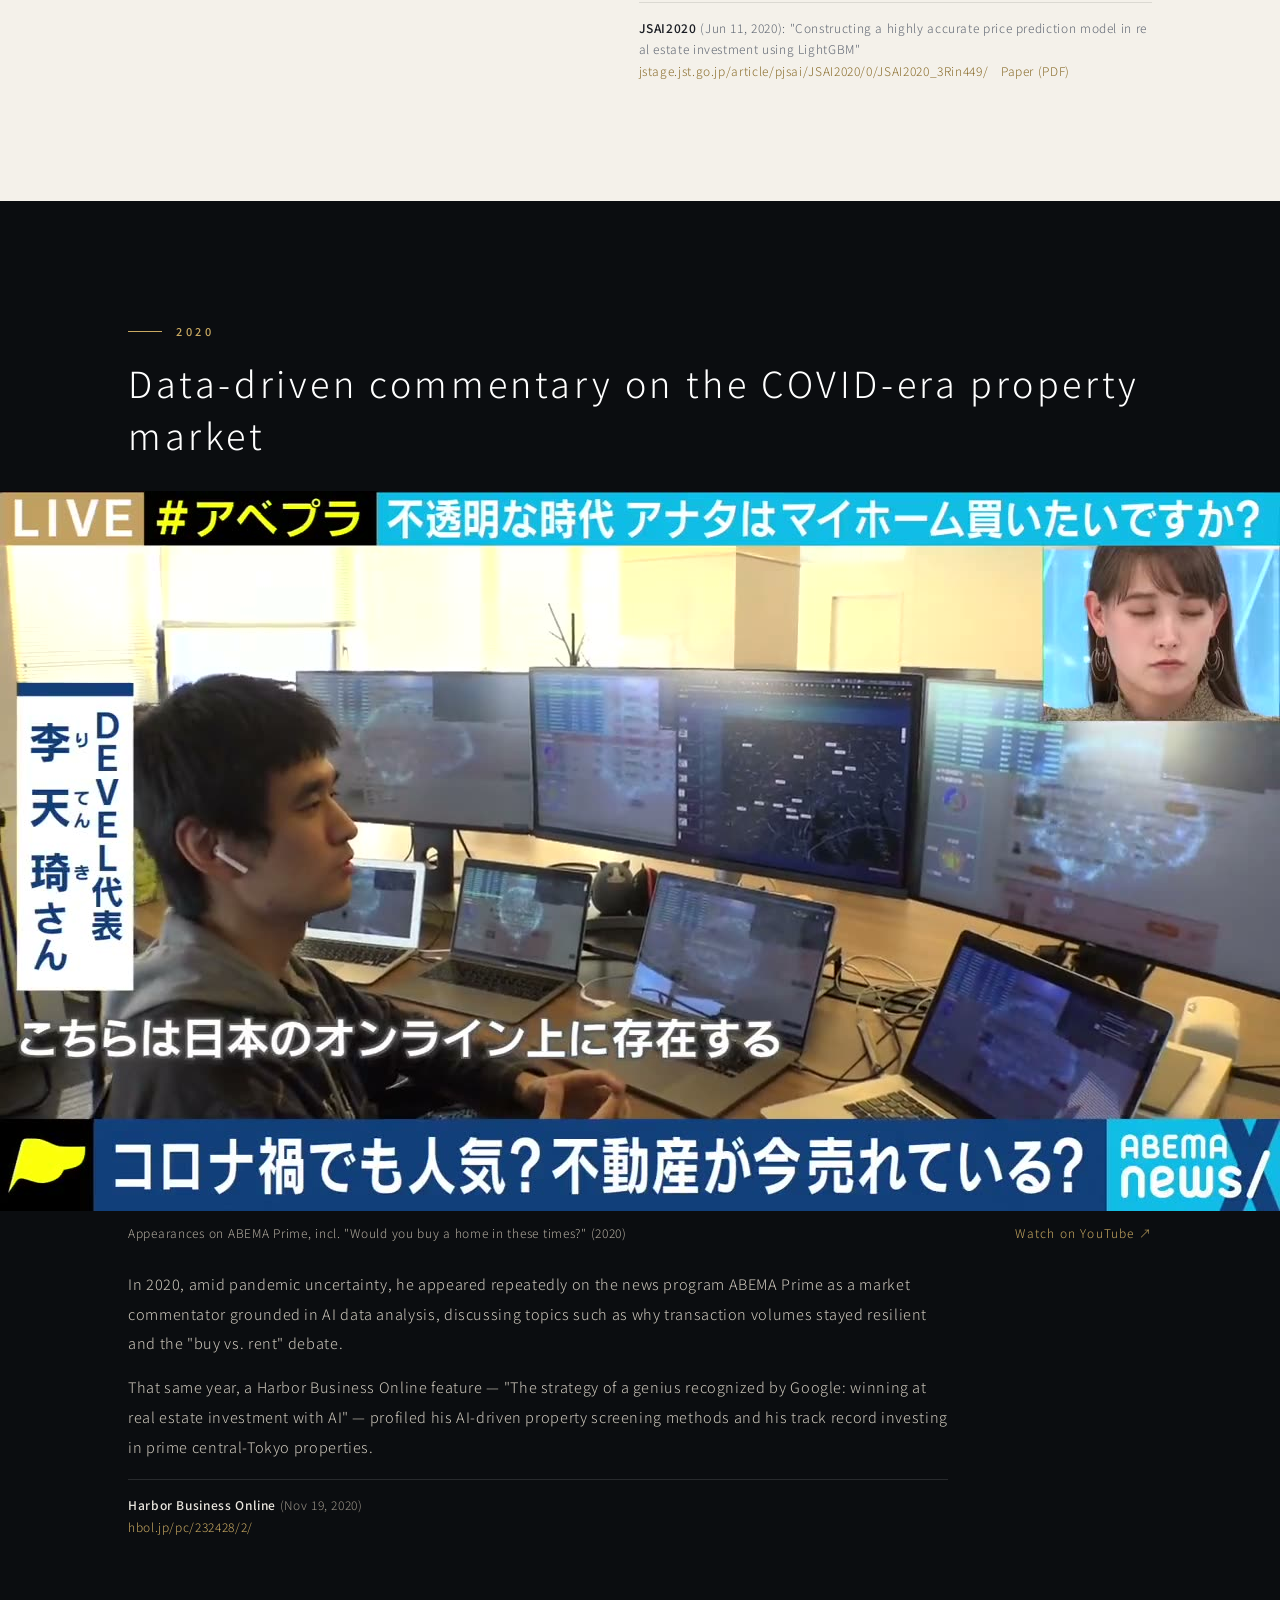
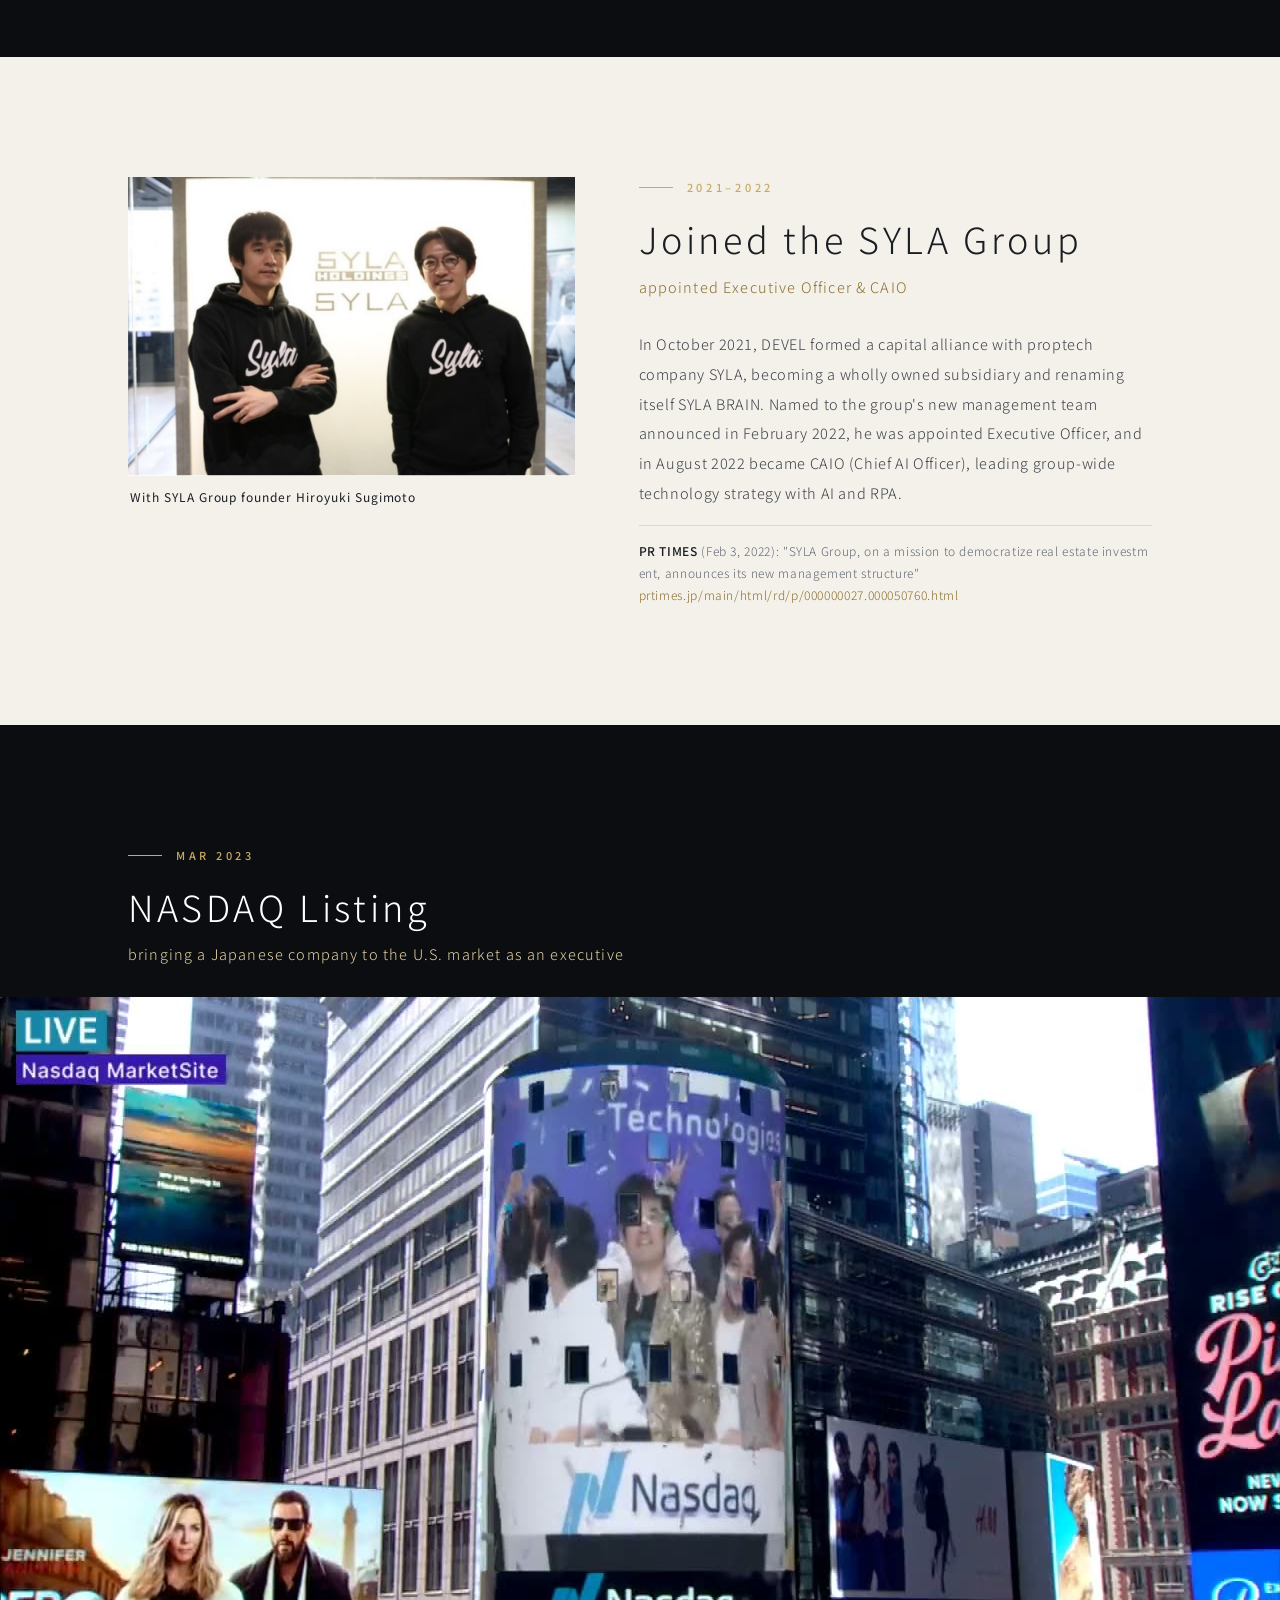
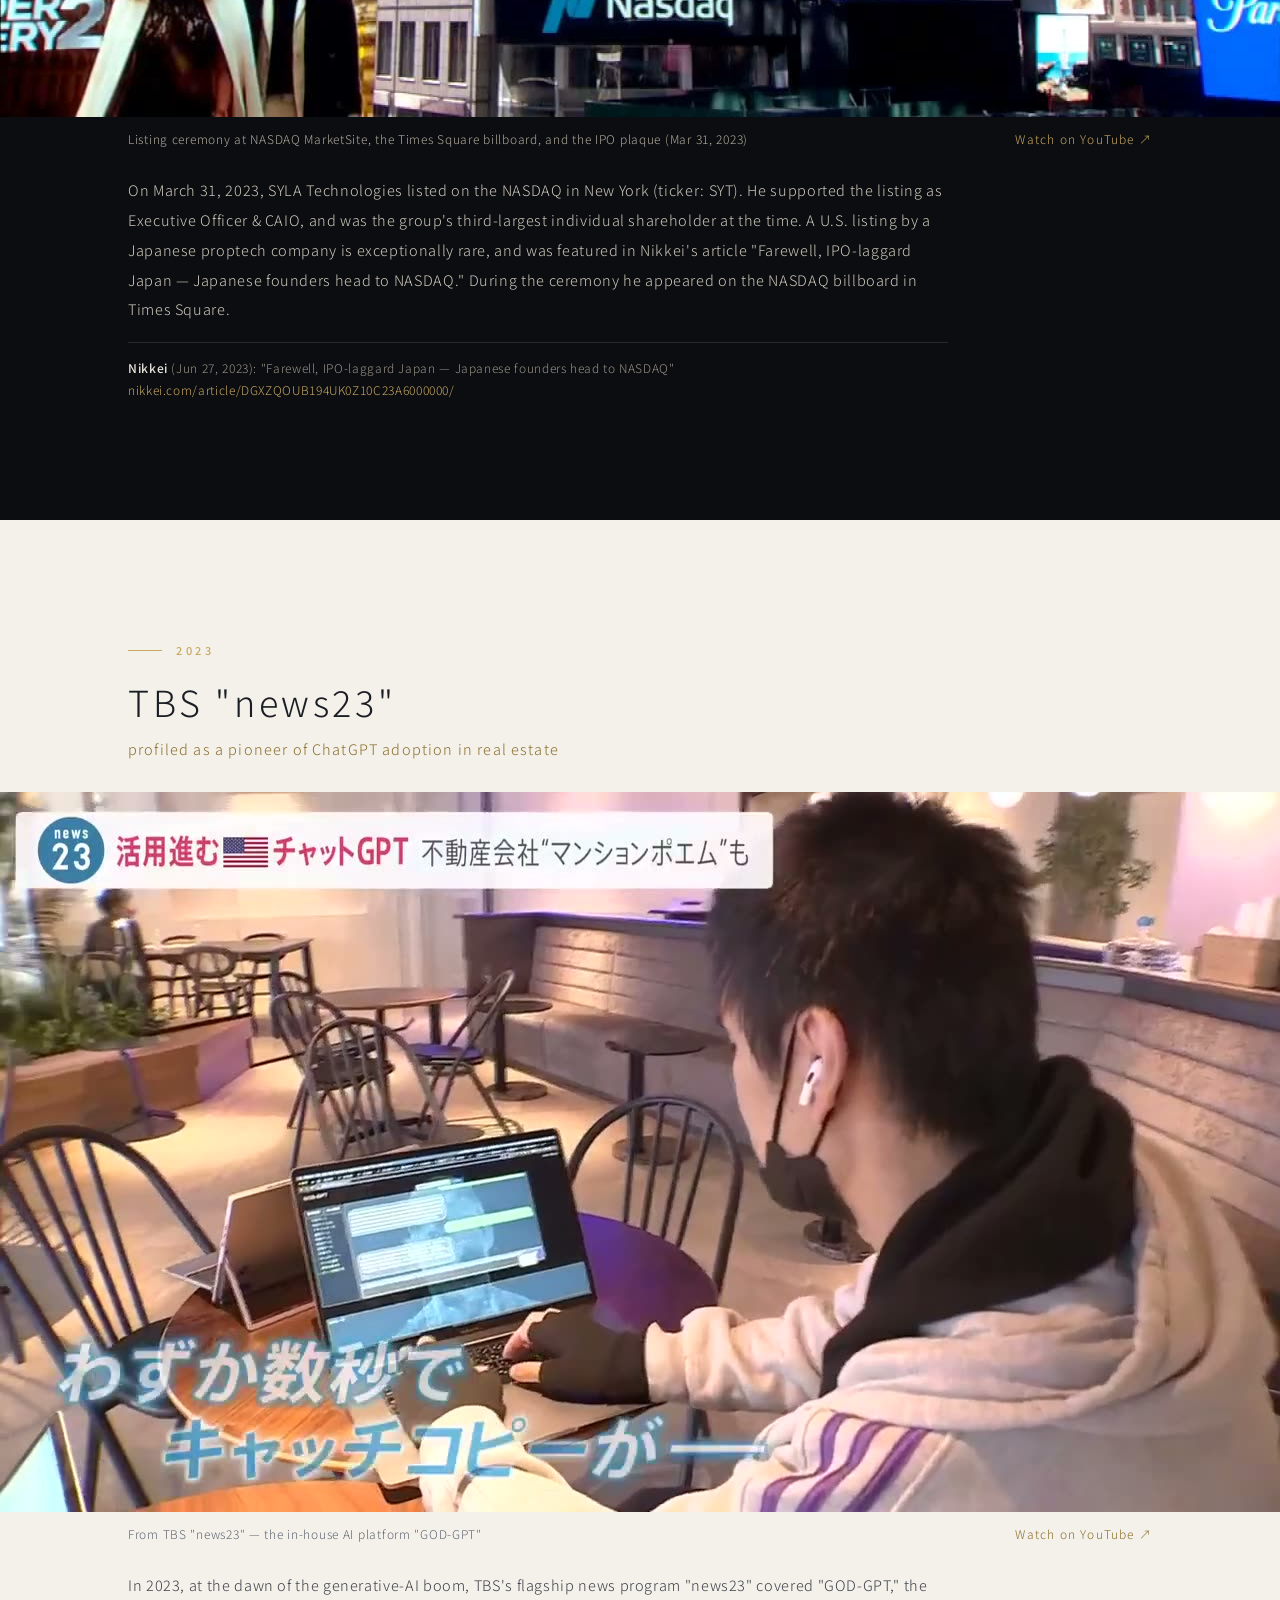
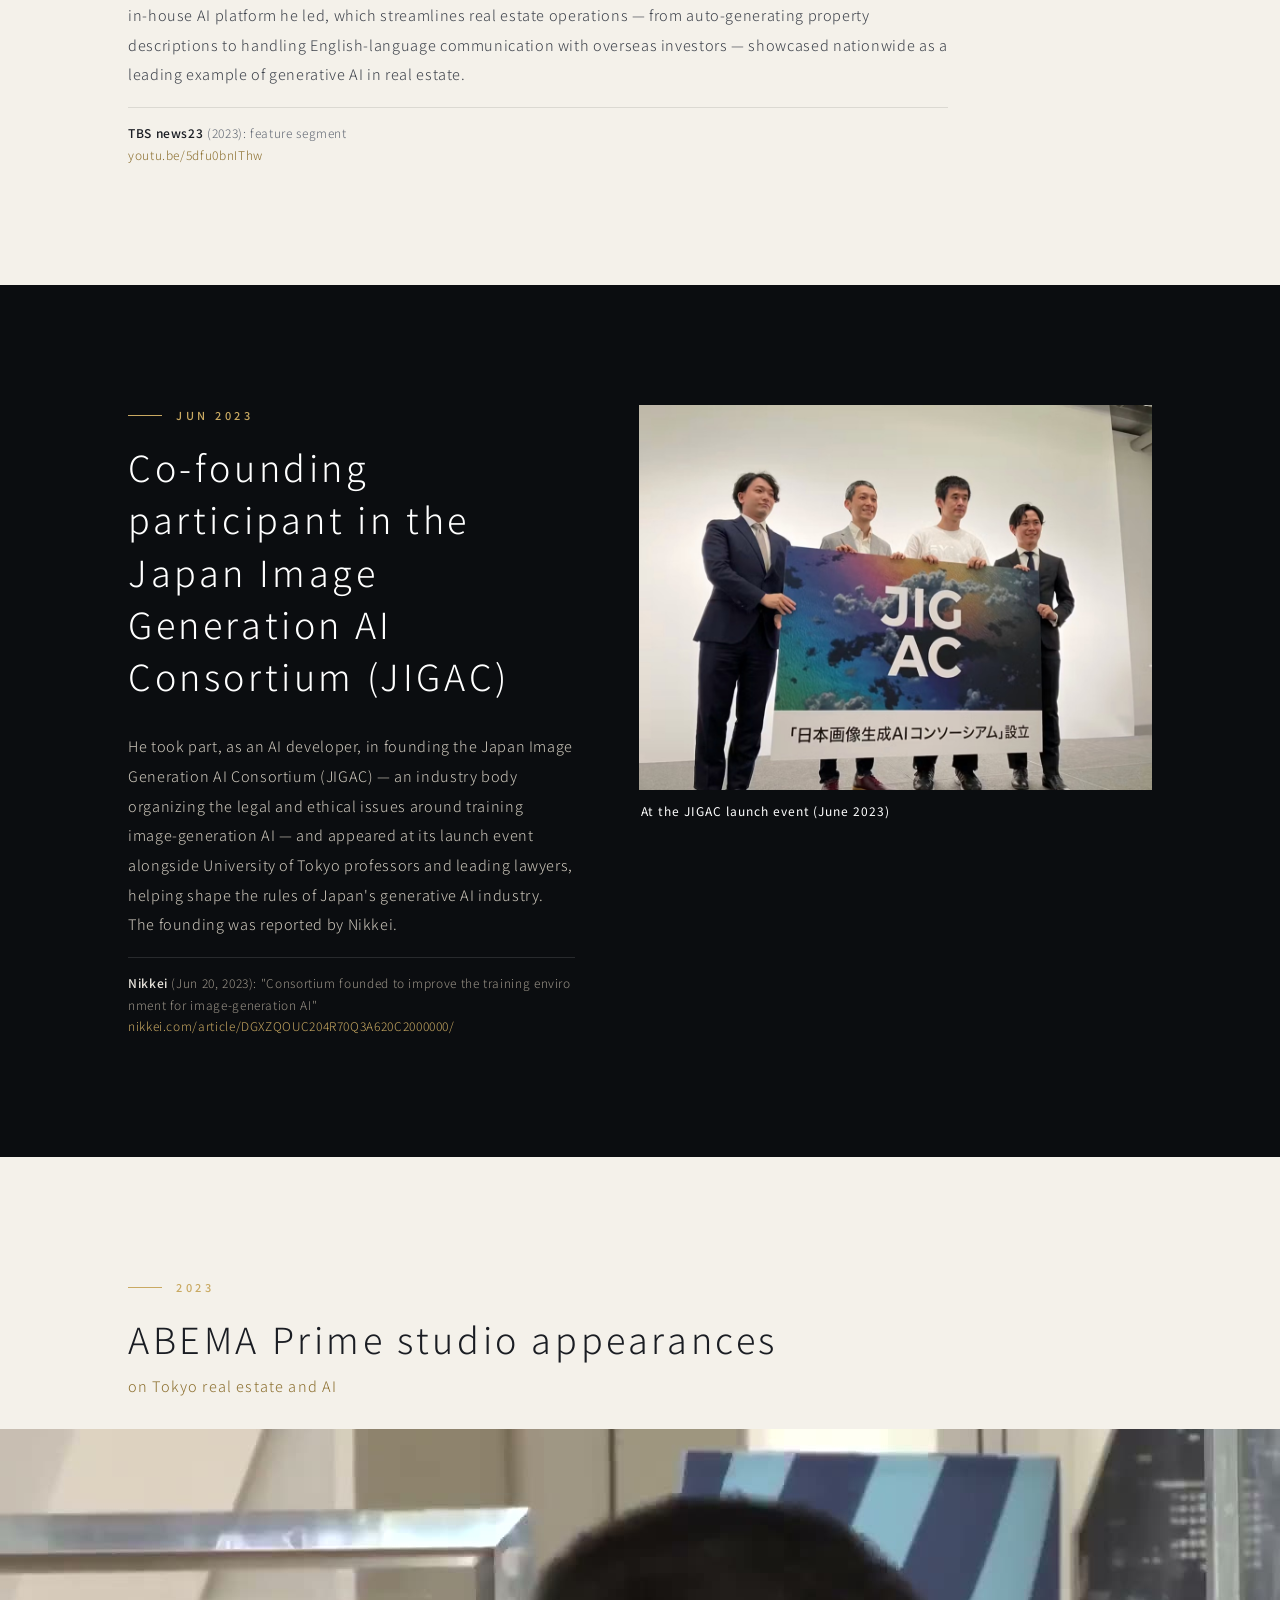
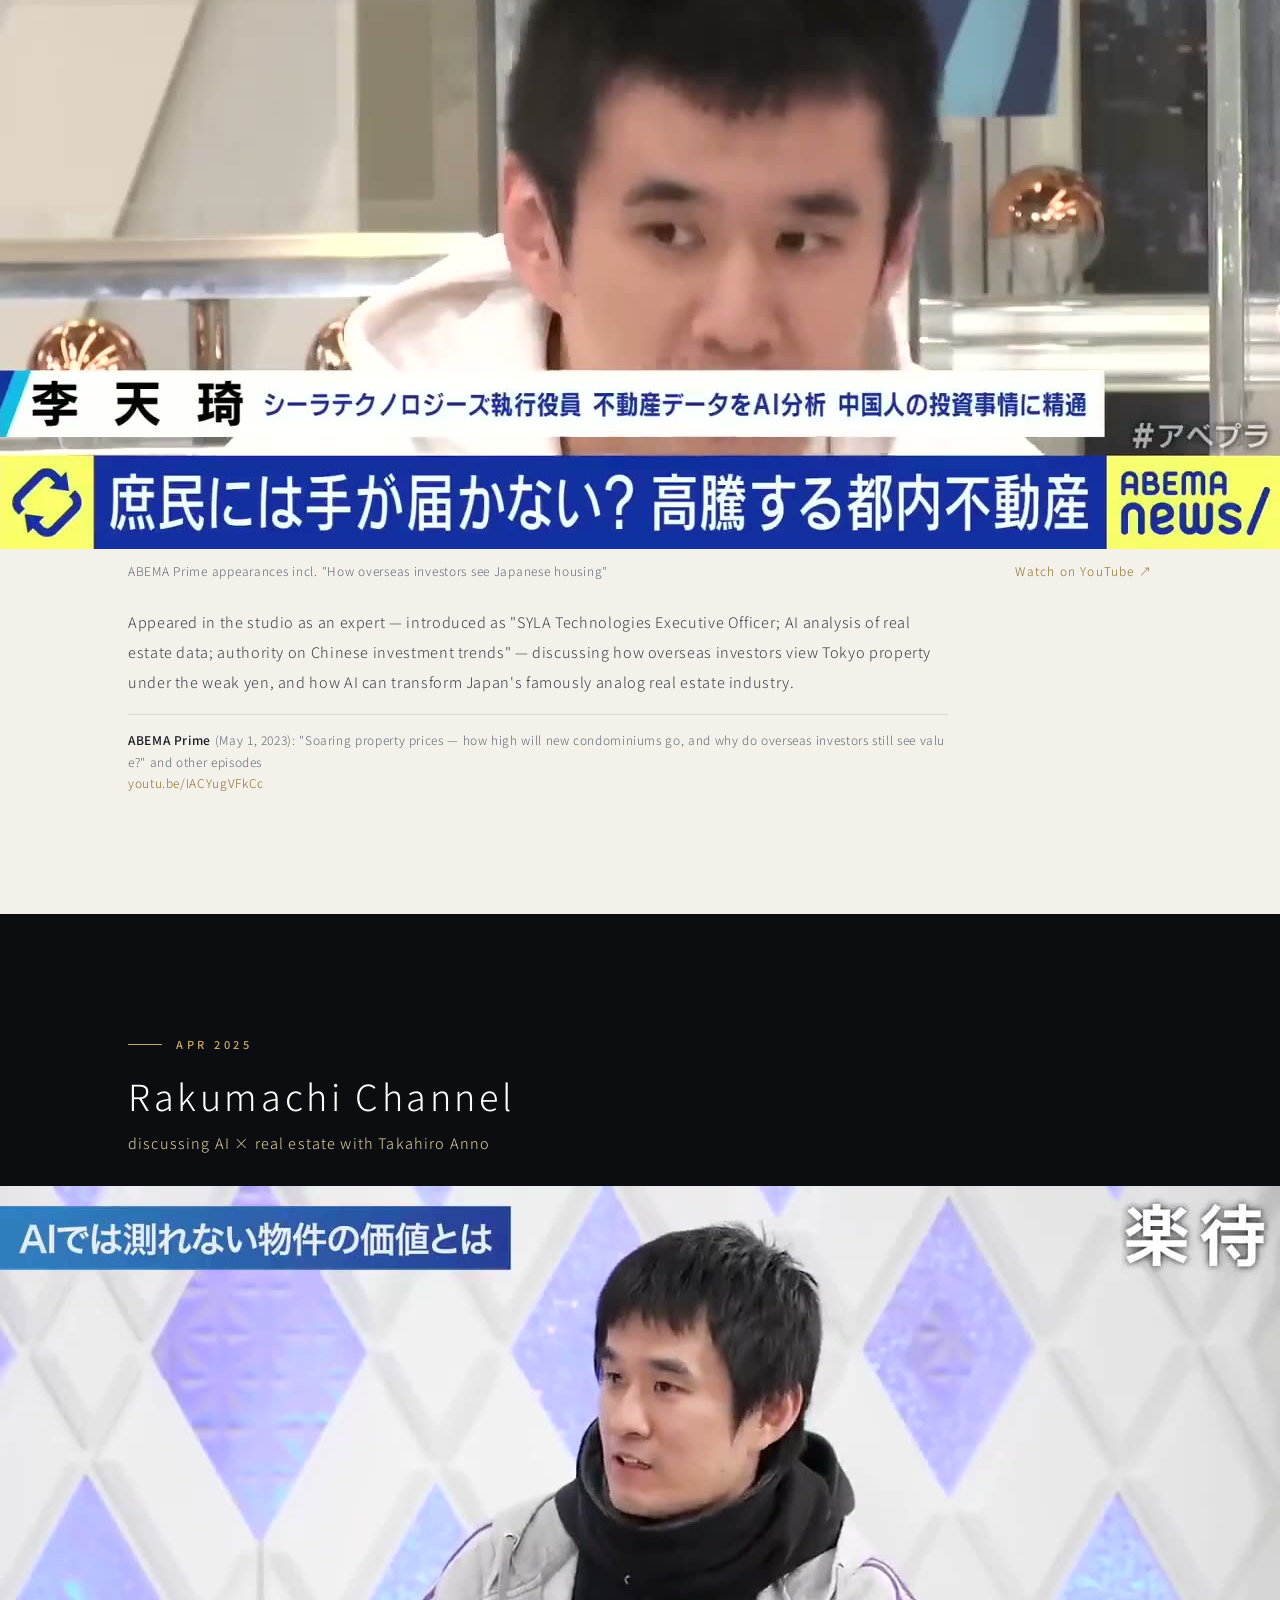
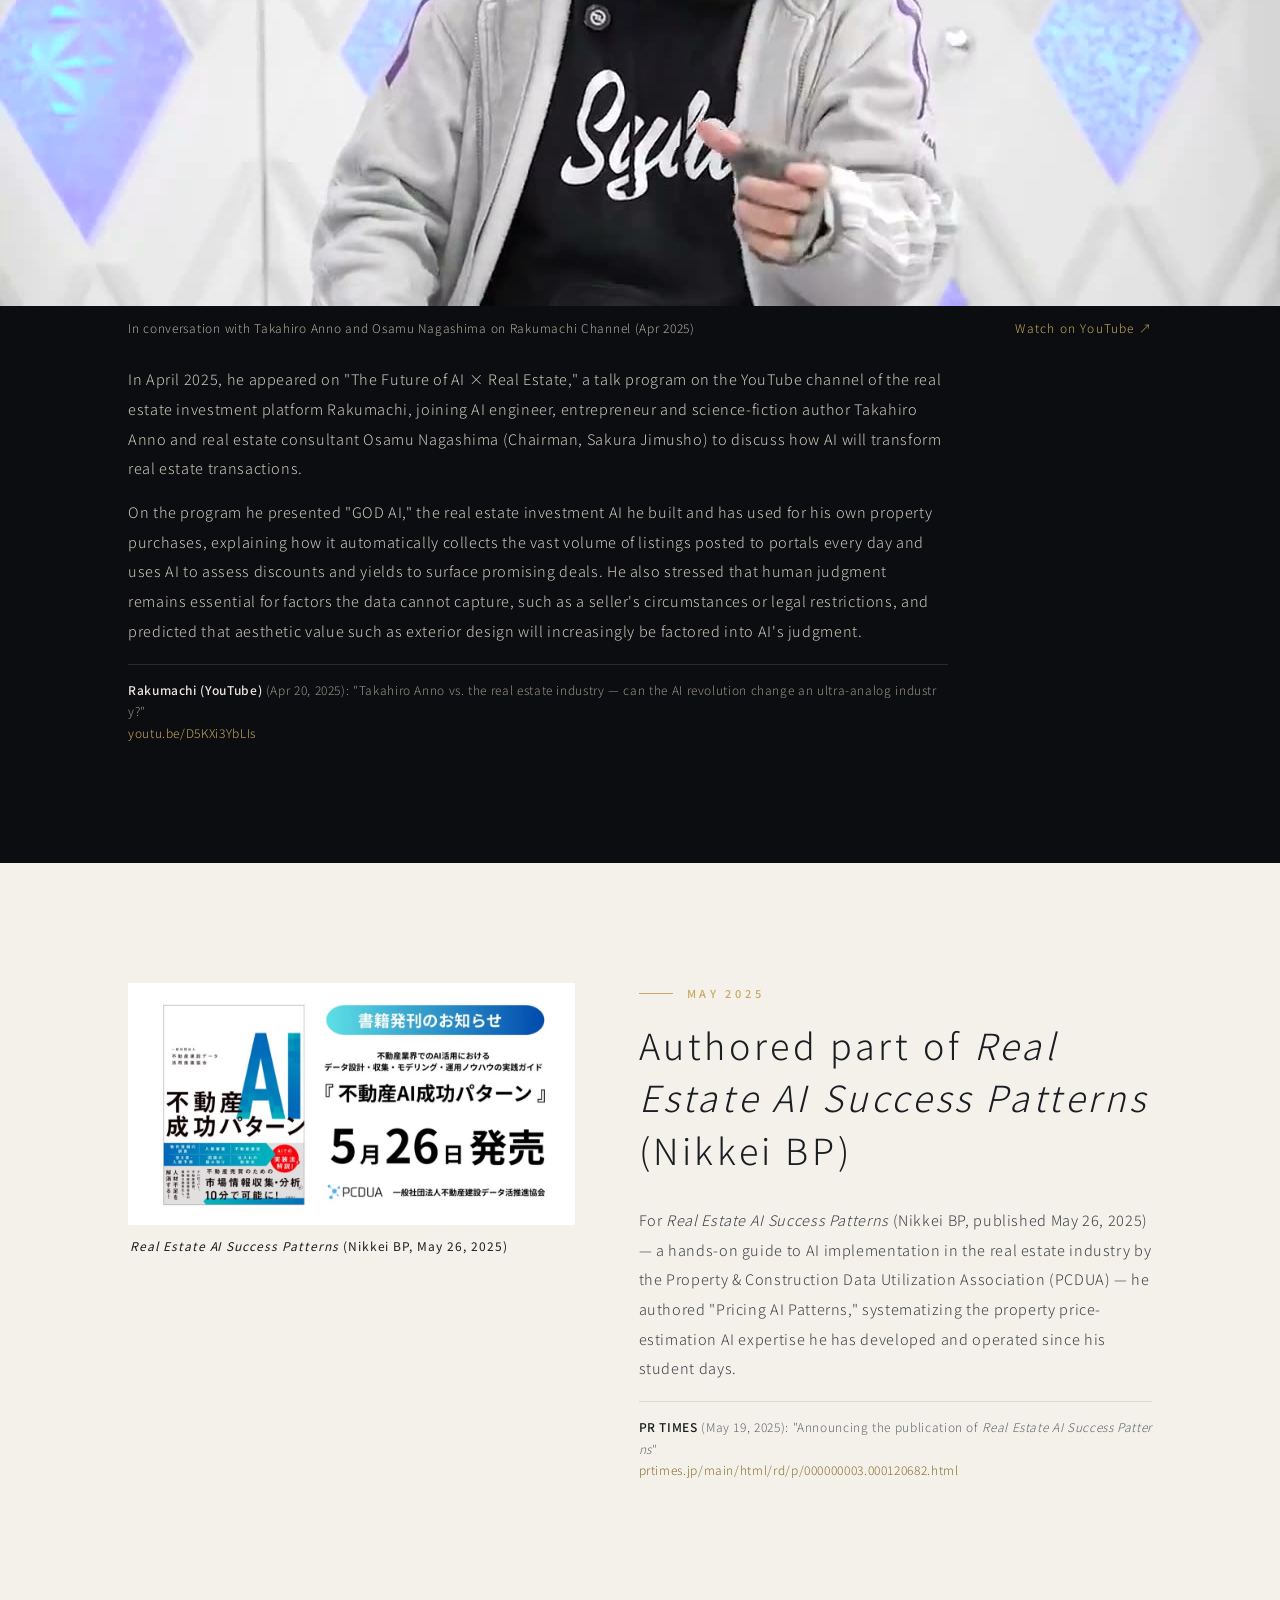
==== commit fdf52b15: "DeNA TechConの引き演出の初期位置を少し引いた状態に（寄り2.6倍→2.1倍） Co-Authored-By: Claude Opus 5.5 <noreply@anthropic.com>" ====
--- a/en.html
+++ b/en.html
@@ -404,7 +404,7 @@
 
 <header class="hero">
   <video id="heroVideo" muted loop playsinline webkit-playsinline x5-playsinline x5-video-player-type="h5-page" autoplay preload="auto" aria-hidden="true"></video>
-  <img class="poster" id="heroPoster" src="video/hero7_land.poster.jpg" alt="" aria-hidden="true">
+  <img class="poster" id="heroPoster" src="video/hero8_land.poster.jpg" alt="" aria-hidden="true">
   <div class="in">
     <p class="en">PROFILE</p>
     <h1 class="nm">Li Tianqi<small>李 天琦 ／ LI TIANQI</small></h1>
@@ -453,7 +453,7 @@
 
 <section class="card mvcard light">
   <div class="wrap rv"><div class="head"><p class="no">2016–2019</p><h2>AI R&D at DeNA</h2><p class="sub">presented world-leading video-generation AI research</p></div></div>
-  <figure class="mvfull sp43 rv" data-nolb><a href="https://youtu.be/5OuwwV_RwPU?t=1083" target="_blank" rel="noopener"><video class="lazy " muted loop playsinline webkit-playsinline x5-playsinline x5-video-player-type="h5-page" preload="none" poster="video/dena_techcon_pb.poster.jpg" data-webm="video/dena_techcon_pb.webm" data-mp4="video/dena_techcon_pb.mp4" data-webm-sp="video/dena_techcon_pb43.webm" data-mp4-sp="video/dena_techcon_pb43.mp4"></video></a></figure>
+  <figure class="mvfull sp43 rv" data-nolb><a href="https://youtu.be/5OuwwV_RwPU?t=1083" target="_blank" rel="noopener"><video class="lazy " muted loop playsinline webkit-playsinline x5-playsinline x5-video-player-type="h5-page" preload="none" poster="video/dena_techcon_pb2.poster.jpg" data-webm="video/dena_techcon_pb2.webm" data-mp4="video/dena_techcon_pb2.mp4" data-webm-sp="video/dena_techcon_pb2_43.webm" data-mp4-sp="video/dena_techcon_pb2_43.mp4"></video></a></figure>
   <div class="wrap">
     <p class="mvcap">Presenting at DeNA TechCon 2019<a class="ytl" href="https://youtu.be/5OuwwV_RwPU?t=1083" target="_blank" rel="noopener">Watch on YouTube ↗</a></p>
     <div class="txt rv"><p class="body">At DeNA's Systems Division AI R&D group, he worked on computer vision research. At DeNA TechCon 2019 he presented research on frame interpolation — automatically generating the frames between video frames — achieving what was then world-leading performance, and drawing coverage from tech media such as ITmedia.</p><p class="src"><span class="media-name">ITmedia NEWS</span> (Feb 7, 2019): coverage of the frame-interpolation research presented at DeNA TechCon 2019<br/>
@@ -614,7 +614,7 @@
   // hero: スマホもPCと同じ横長版（スマホは横幅に合わせて全体を表示、2026-11-05）
   var hv=document.getElementById('heroVideo'), hp=document.getElementById('heroPoster');
   if(!saveData){
-    var base='video/hero7_land';
+    var base='video/hero8_land';
     addSrc(hv,base+'.webm',base+'.mp4');
     hv.addEventListener('playing',function(){hp.style.transition='opacity 1s';hp.style.opacity='0';},{once:true});
     tryPlay(hv);
